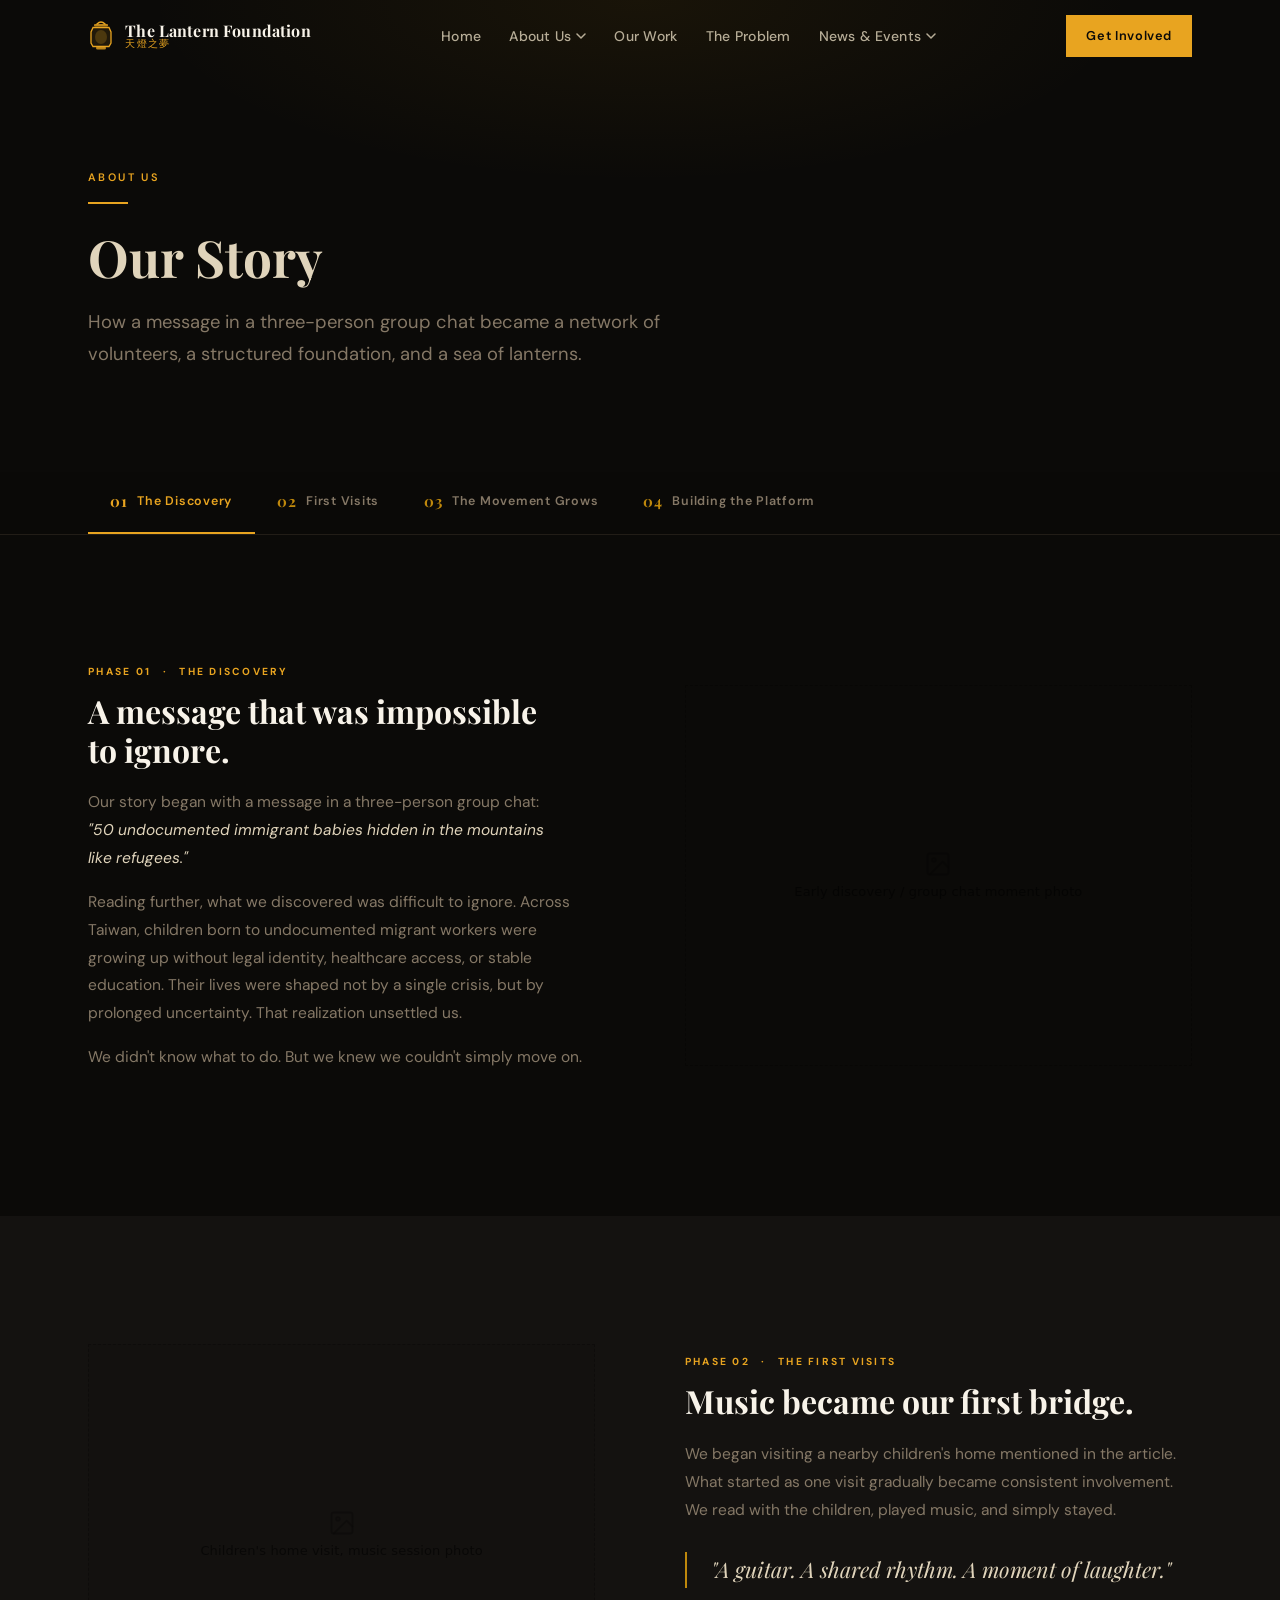
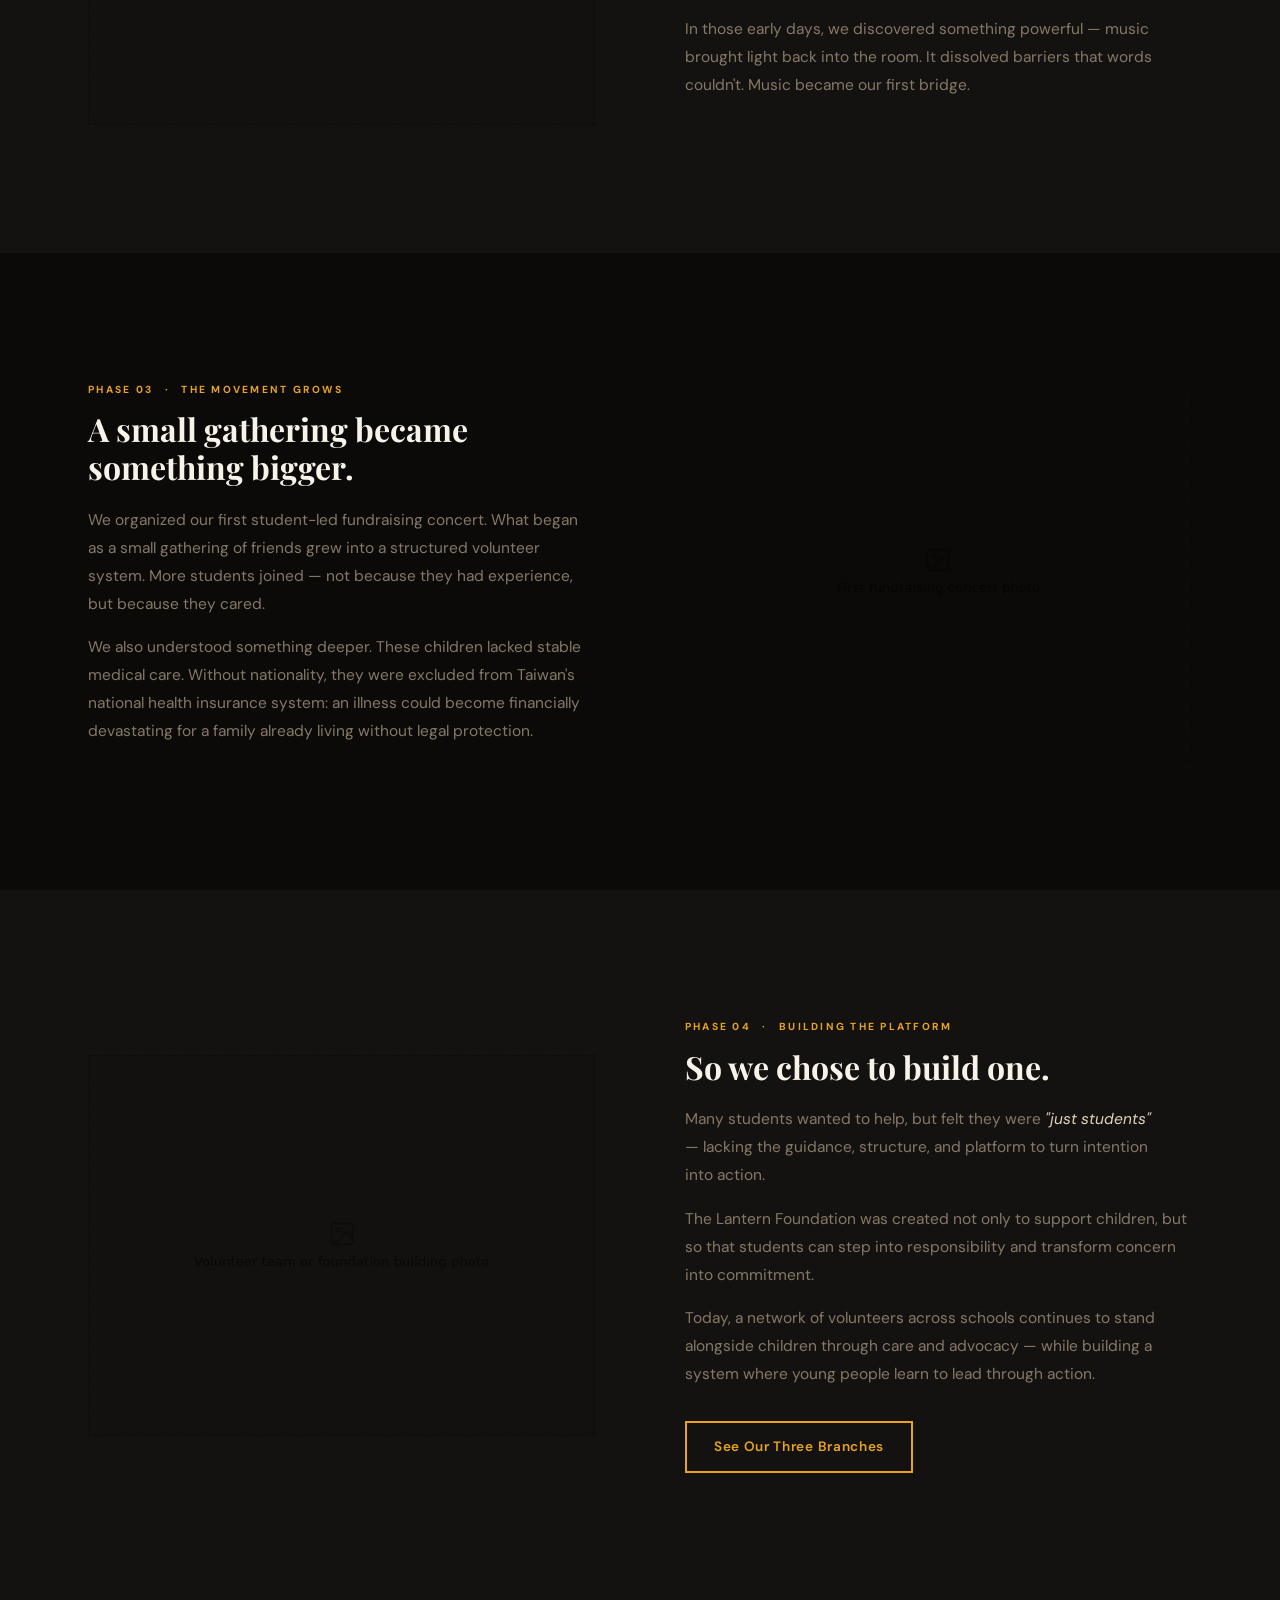
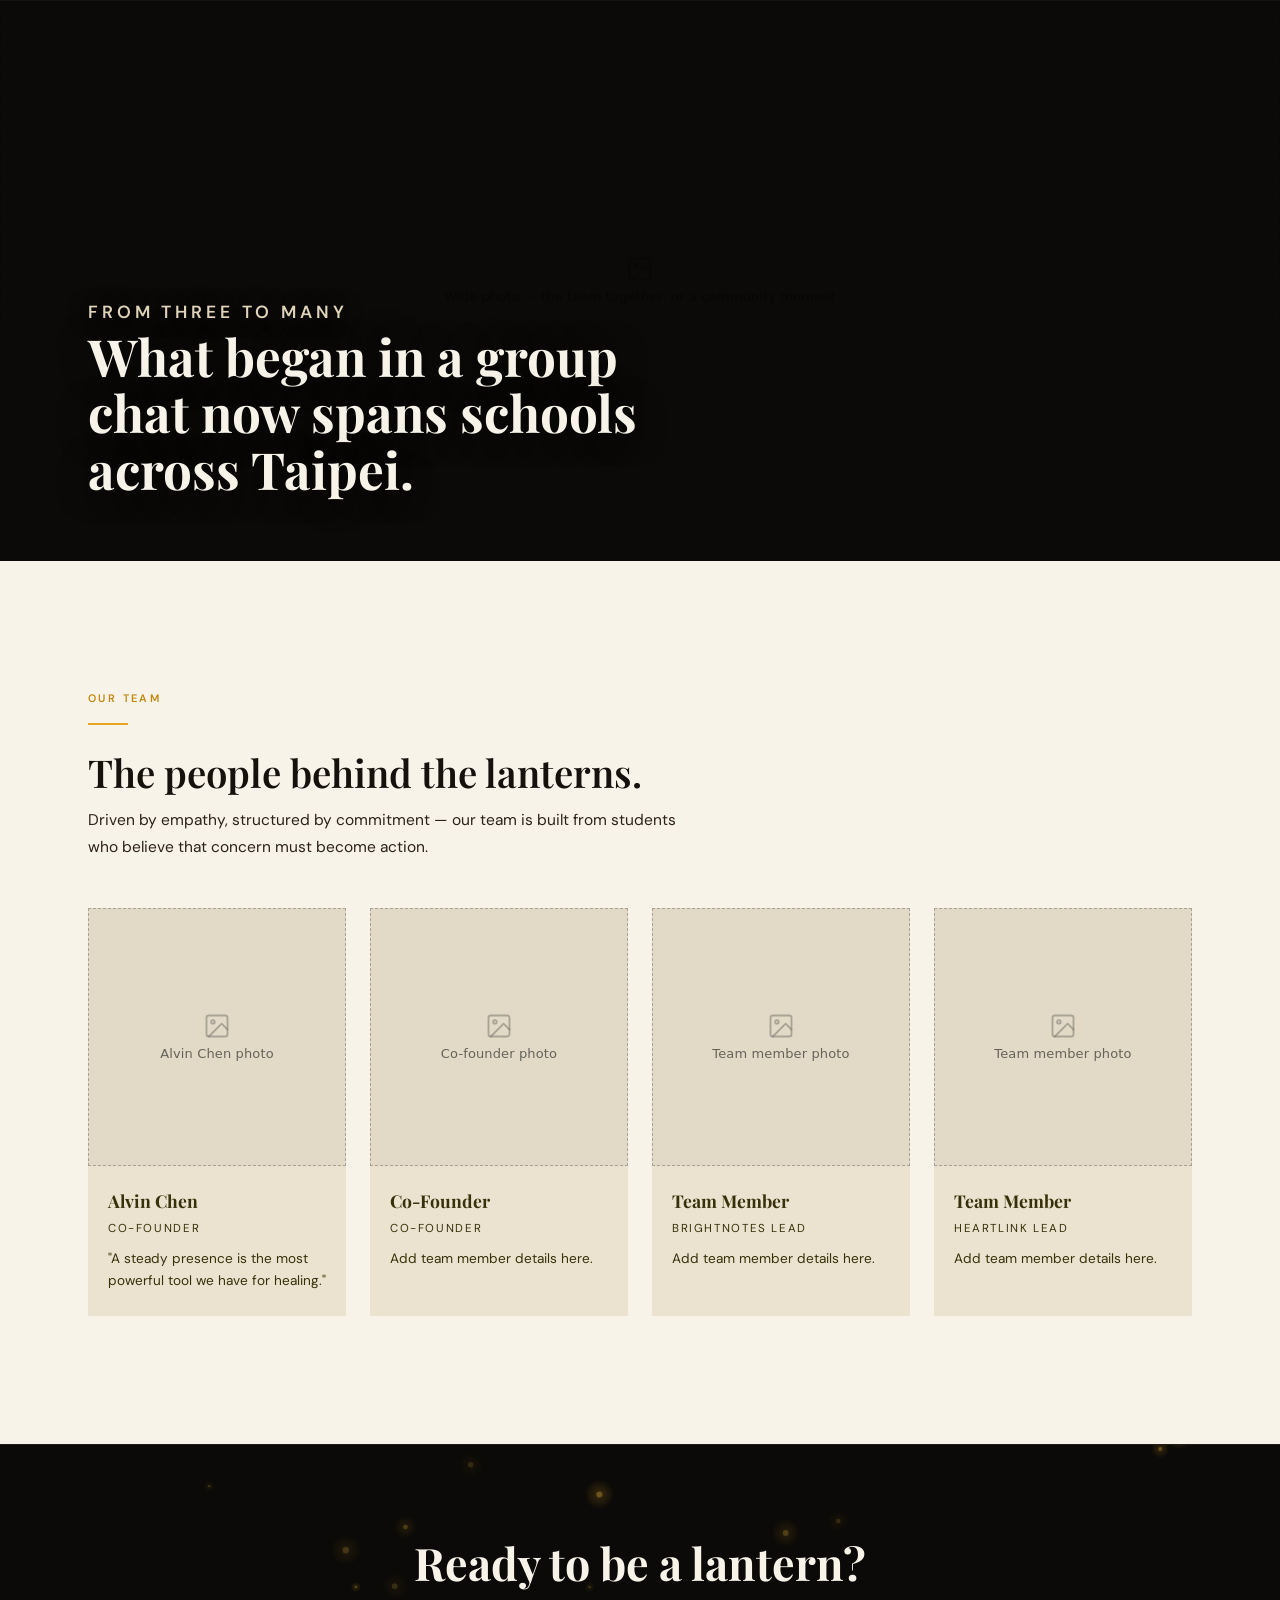
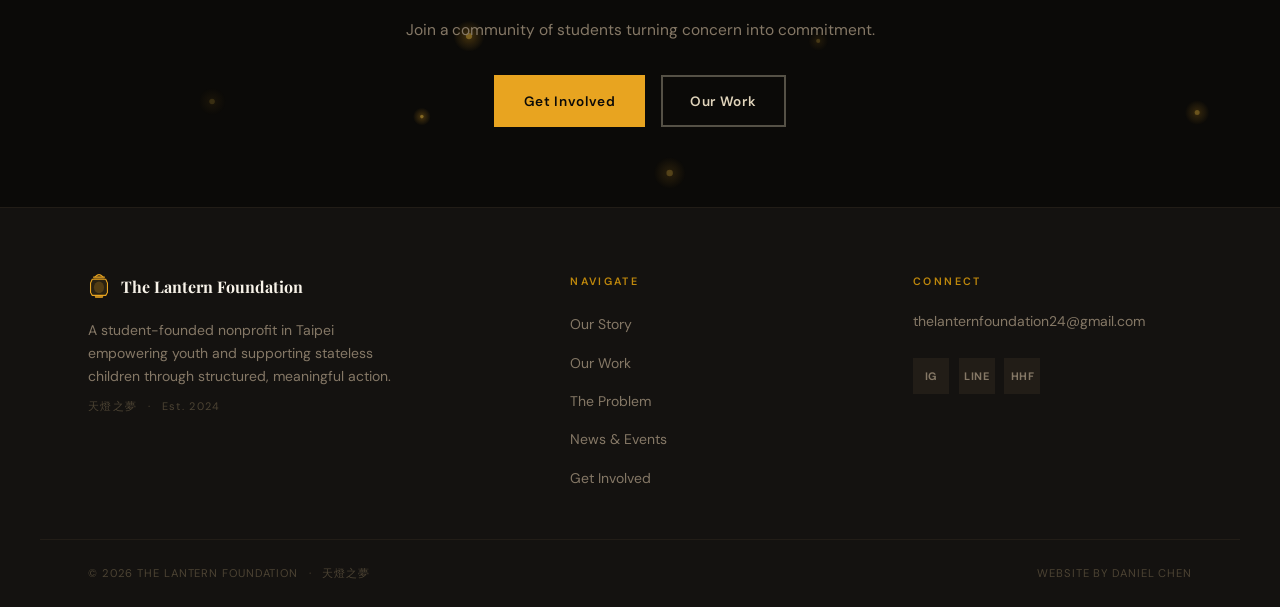
==== about.html @ 25450cc4 "first commit" ====
<!DOCTYPE html>
<html lang="en">
<head>
  <meta charset="UTF-8">
  <meta name="viewport" content="width=device-width, initial-scale=1.0">
  <title>Our Story | The Lantern Foundation</title>
  <meta name="description" content="The founding story of The Lantern Foundation — how a message in a group chat became a movement.">
  <link rel="stylesheet" href="shared.css">
  <link rel="stylesheet" href="enhance.css">
  <style>
    /* STORY SECTIONS */
    .story-section { padding-block: var(--section-v); }
    .story-section.alt { background: var(--dark-2); }
    .story-block {
      display:grid; grid-template-columns:1fr 1fr;
      gap:clamp(3rem,7vw,7rem); align-items:center;
    }
    .story-block.flip { }
    .story-block.flip .story-txt { order:2; }
    .story-block.flip .story-media { order:1; }
    .story-phase { font-size:.64rem; font-weight:700; letter-spacing:.22em; text-transform:uppercase; color:var(--gold-bright); margin-bottom:.75rem; display:block; }
    .story-h { font-family:var(--font-serif); font-size:clamp(1.5rem,2.5vw,2.1rem); font-weight:700; line-height:1.2; color:var(--cream); margin-bottom:1.25rem; }
    .story-p { font-size:.97rem; color:var(--text-muted); line-height:1.8; margin-bottom:1rem; }
    .story-p em { font-style:italic; color:var(--text-light); }
    .story-img { aspect-ratio:4/3; position:relative; overflow:hidden; }
    .story-img image-slot { position:absolute; inset:0; width:100%; height:100%; }
    .story-pullquote {
      font-family:var(--font-serif); font-size:clamp(1.05rem,1.8vw,1.35rem);
      font-style:italic; line-height:1.65; color:var(--text-light);
      border-left:2px solid var(--gold); padding-left:1.5rem; margin-block:1.75rem;
    }

    /* TEAM */
    #team { background:var(--cream); }
    .team-grid { display:grid; grid-template-columns:repeat(4,1fr); gap:1.5rem; margin-top:3rem; }
    .team-card { background:var(--cream-2); padding:0; overflow:hidden; transition:transform .25s; }
    .team-card:hover { transform:translateY(-4px); }
    .team-avatar { aspect-ratio:1/1; position:relative; background:var(--cream-2); overflow:hidden; }
    .team-avatar image-slot { position:absolute; inset:0; width:100%; height:100%; }
    .team-info { padding:1.25rem 1.25rem 1.5rem; }
    .team-name { font-family:var(--font-serif); font-size:1.1rem; font-weight:700; color:var(--text-dark); margin-bottom:.2rem; }
    .team-role { font-size:.72rem; letter-spacing:.14em; text-transform:uppercase; color:var(--gold); }
    .team-bio { font-size:.85rem; color:#444; line-height:1.6; margin-top:.6rem; }

    /* CTA STRIP */
    .about-cta { background:var(--dark); border-top:1px solid var(--dark-3); padding-block:5rem; text-align:center; }
    .about-cta h2 { font-family:var(--font-serif); font-size:clamp(1.8rem,3.5vw,3rem); font-weight:700; color:var(--cream); margin-bottom:1rem; }
    .about-cta p { color:var(--text-muted); margin-bottom:2rem; font-size:.97rem; }

    @media(max-width:900px){
      .team-grid{grid-template-columns:1fr 1fr;}
    }
    @media(max-width:768px){
      .story-block,.story-block.flip{grid-template-columns:1fr;}
      .story-block.flip .story-txt,.story-block.flip .story-media{order:unset;}
      .story-media.first{order:-1;}
      .team-grid{grid-template-columns:1fr 1fr;}
    }
  </style>
</head>
<body>

<nav class="site-nav" role="navigation" aria-label="Main navigation">
  <div class="nav-wrap">
    <a href="index.html" class="nav-logo">
      <svg width="26" height="34" viewBox="0 0 26 34" fill="none" aria-hidden="true"><path d="M9 5 Q13 1 17 5" stroke="#E8A420" stroke-width="1.5" fill="none" stroke-linecap="round"/><rect x="6" y="5" width="14" height="2.5" rx="1" fill="#E8A420" opacity="0.8"/><path d="M5 8.5 L3 13 L3 24 L5 27.5 L21 27.5 L23 24 L23 13 L21 8.5 Z" fill="rgba(232,164,32,0.1)" stroke="#E8A420" stroke-width="1.3"/><ellipse cx="13" cy="18" rx="6" ry="7" fill="rgba(232,164,32,0.22)"/><rect x="8" y="27.5" width="10" height="3" rx="1.5" fill="#E8A420" opacity="0.8"/></svg>
      <div class="nav-logo-words"><strong>The Lantern Foundation</strong><em>天燈之夢</em></div>
    </a>
    <ul class="nav-items">
      <li><a href="index.html">Home</a></li>
      <li class="nav-dd">
        <button class="nav-dd-btn">About Us <svg viewBox="0 0 10 10" fill="none"><path d="M1 3l4 4 4-4" stroke="currentColor" stroke-width="1.5" stroke-linecap="round"/></svg></button>
        <div class="nav-dd-panel"><a href="about.html" class="current">Our Story</a><a href="about.html#team">Our Team</a></div>
      </li>
      <li><a href="our-work.html">Our Work</a></li>
      <li><a href="the-problem.html">The Problem</a></li>
      <li class="nav-dd">
        <button class="nav-dd-btn">News &amp; Events <svg viewBox="0 0 10 10" fill="none"><path d="M1 3l4 4 4-4" stroke="currentColor" stroke-width="1.5" stroke-linecap="round"/></svg></button>
        <div class="nav-dd-panel"><a href="news-events.html">All Events</a><a href="news-events.html#hunger-game">H.U.N.G.E.R. Game</a><a href="news-events.html#love-lit">A Love-Lit Christmas</a></div>
      </li>
    </ul>
    <div class="nav-end">
      <a href="get-involved.html" class="btn btn-gold btn-sm btn-nav-cta">Get Involved</a>
      <button class="nav-ham" aria-label="Open menu" aria-expanded="false"><span></span><span></span><span></span></button>
    </div>
  </div>
</nav>
<div class="nav-mob" role="dialog" aria-modal="true">
  <ul class="nav-mob-list">
    <li><a href="index.html">Home</a></li>
    <li><span>About Us</span><ul class="nav-mob-sub"><li><a href="about.html">Our Story</a></li><li><a href="about.html#team">Our Team</a></li></ul></li>
    <li><a href="our-work.html">Our Work</a></li><li><a href="the-problem.html">The Problem</a></li>
    <li><span>News &amp; Events</span><ul class="nav-mob-sub"><li><a href="news-events.html">All Events</a></li></ul></li>
    <li><a href="get-involved.html">Get Involved</a></li>
  </ul>
  <div class="nav-mob-footer"><a href="get-involved.html" class="btn btn-gold">Become a Volunteer</a></div>
</div>

<!-- PAGE HERO -->
<header class="page-hero">
  <div class="wrap">
    <p class="t-label reveal">About Us</p>
    <span class="gold-bar" style="margin-top:1rem" aria-hidden="true"></span>
    <h1 class="t-h1 reveal d1" style="max-width:18ch; margin-bottom:1.25rem">Our Story</h1>
    <p class="t-lead reveal d2" style="max-width:50ch">How a message in a three-person group chat became a network of volunteers, a structured foundation, and a sea of lanterns.</p>
  </div>
</header>

<!-- CHAPTER NAV -->
<nav class="chapter-nav" data-scrollspy data-offset="150" aria-label="Story chapters">
  <div class="chapter-nav-inner">
    <a href="#phase-01"><b>01</b> The Discovery</a>
    <a href="#phase-02"><b>02</b> First Visits</a>
    <a href="#phase-03"><b>03</b> The Movement Grows</a>
    <a href="#phase-04"><b>04</b> Building the Platform</a>
  </div>
</nav>

<!-- PHASE 1: THE MESSAGE -->
<section id="phase-01" class="story-section" style="scroll-margin-top:calc(var(--nav-h) + 60px)">
  <div class="wrap">
    <div class="story-block">
      <div class="story-txt reveal">
        <span class="story-phase">Phase 01 &ensp;·&ensp; The Discovery</span>
        <h2 class="story-h">A message that was impossible to ignore.</h2>
        <p class="story-p">Our story began with a message in a three-person group chat: <em>"50 undocumented immigrant babies hidden in the mountains like refugees."</em></p>
        <p class="story-p">Reading further, what we discovered was difficult to ignore. Across Taiwan, children born to undocumented migrant workers were growing up without legal identity, healthcare access, or stable education. Their lives were shaped not by a single crisis, but by prolonged uncertainty. That realization unsettled us.</p>
        <p class="story-p">We didn't know what to do. But we knew we couldn't simply move on.</p>
      </div>
      <div class="story-img story-media first reveal d2">
        <image-slot id="about-img-1" shape="rect" placeholder="Early discovery / group chat moment photo"></image-slot>
      </div>
    </div>
  </div>
</section>

<!-- PHASE 2: THE VISITS -->
<section id="phase-02" class="story-section alt" style="scroll-margin-top:calc(var(--nav-h) + 60px)">
  <div class="wrap">
    <div class="story-block flip">
      <div class="story-txt reveal">
        <span class="story-phase">Phase 02 &ensp;·&ensp; The First Visits</span>
        <h2 class="story-h">Music became our first bridge.</h2>
        <p class="story-p">We began visiting a nearby children's home mentioned in the article. What started as one visit gradually became consistent involvement. We read with the children, played music, and simply stayed.</p>
        <blockquote class="story-pullquote">"A guitar. A shared rhythm. A moment of laughter."</blockquote>
        <p class="story-p">In those early days, we discovered something powerful — music brought light back into the room. It dissolved barriers that words couldn't. Music became our first bridge.</p>
      </div>
      <div class="story-img story-media reveal d2">
        <image-slot id="about-img-2" shape="rect" placeholder="Children's home visit, music session photo"></image-slot>
      </div>
    </div>
  </div>
</section>

<!-- PHASE 3: THE CONCERT -->
<section id="phase-03" class="story-section" style="scroll-margin-top:calc(var(--nav-h) + 60px)">
  <div class="wrap">
    <div class="story-block">
      <div class="story-txt reveal">
        <span class="story-phase">Phase 03 &ensp;·&ensp; The Movement Grows</span>
        <h2 class="story-h">A small gathering became something bigger.</h2>
        <p class="story-p">We organized our first student-led fundraising concert. What began as a small gathering of friends grew into a structured volunteer system. More students joined — not because they had experience, but because they cared.</p>
        <p class="story-p">We also understood something deeper. These children lacked stable medical care. Without nationality, they were excluded from Taiwan's national health insurance system: an illness could become financially devastating for a family already living without legal protection.</p>
      </div>
      <div class="story-img story-media reveal d2">
        <image-slot id="about-img-3" shape="rect" placeholder="First fundraising concert photo"></image-slot>
      </div>
    </div>
  </div>
</section>

<!-- PHASE 4: BUILDING THE FOUNDATION -->
<section id="phase-04" class="story-section alt" style="scroll-margin-top:calc(var(--nav-h) + 60px)">
  <div class="wrap">
    <div class="story-block flip">
      <div class="story-txt reveal">
        <span class="story-phase">Phase 04 &ensp;·&ensp; Building the Platform</span>
        <h2 class="story-h">So we chose to build one.</h2>
        <p class="story-p">Many students wanted to help, but felt they were <em>"just students"</em> — lacking the guidance, structure, and platform to turn intention into action.</p>
        <p class="story-p">The Lantern Foundation was created not only to support children, but so that students can step into responsibility and transform concern into commitment.</p>
        <p class="story-p">Today, a network of volunteers across schools continues to stand alongside children through care and advocacy — while building a system where young people learn to lead through action.</p>
        <div style="margin-top:2rem"><a href="our-work.html" class="btn btn-outline-gold">See Our Three Branches</a></div>
      </div>
      <div class="story-img story-media reveal d2">
        <image-slot id="about-img-4" shape="rect" placeholder="Volunteer team or foundation building photo"></image-slot>
      </div>
    </div>
  </div>
</section>

<!-- IMPACT BAND -->
<section class="impact-band" style="padding:0">
  <image-slot id="about-impact" shape="rect" placeholder="Wide photo — the team together, or a community moment"></image-slot>
  <div class="impact-overlay"></div>
  <div class="impact-content reveal">
    <p class="t-label">From Three to Many</p>
    <h2>What began in a group chat now spans schools across Taipei.</h2>
  </div>
</section>

<!-- TEAM -->
<section id="team" class="bg-cream on-cream" style="padding-block:var(--section-v)">
  <div class="wrap">
    <div class="reveal">
      <p class="t-label">Our Team</p>
      <span class="gold-bar" style="margin-top:1rem"></span>
      <h2 class="t-h2" style="margin-bottom:.75rem">The people behind the lanterns.</h2>
      <p style="color:#2C2218; font-size:.97rem; max-width:55ch; margin-bottom:0">Driven by empathy, structured by commitment — our team is built from students who believe that concern must become action.</p>
    </div>
    <div class="team-grid">
      <div class="team-card reveal">
        <div class="team-avatar"><image-slot id="team-alvin" shape="rect" placeholder="Alvin Chen photo"></image-slot></div>
        <div class="team-info">
          <p class="team-name">Alvin Chen</p>
          <p class="team-role">Co-Founder</p>
          <p class="team-bio">"A steady presence is the most powerful tool we have for healing."</p>
        </div>
      </div>
      <div class="team-card reveal d1">
        <div class="team-avatar"><image-slot id="team-2" shape="rect" placeholder="Co-founder photo"></image-slot></div>
        <div class="team-info">
          <p class="team-name">Co-Founder</p>
          <p class="team-role">Co-Founder</p>
          <p class="team-bio">Add team member details here.</p>
        </div>
      </div>
      <div class="team-card reveal d2">
        <div class="team-avatar"><image-slot id="team-3" shape="rect" placeholder="Team member photo"></image-slot></div>
        <div class="team-info">
          <p class="team-name">Team Member</p>
          <p class="team-role">BrightNotes Lead</p>
          <p class="team-bio">Add team member details here.</p>
        </div>
      </div>
      <div class="team-card reveal d3">
        <div class="team-avatar"><image-slot id="team-4" shape="rect" placeholder="Team member photo"></image-slot></div>
        <div class="team-info">
          <p class="team-name">Team Member</p>
          <p class="team-role">HeartLink Lead</p>
          <p class="team-bio">Add team member details here.</p>
        </div>
      </div>
    </div>
  </div>
</section>

<!-- CTA STRIP -->
<div class="about-cta lantern-host">
  <canvas class="lantern-canvas" data-count="20" aria-hidden="true"></canvas>
  <div class="wrap">
    <h2 class="reveal">Ready to be a lantern?</h2>
    <p class="reveal d1">Join a community of students turning concern into commitment.</p>
    <div class="reveal d2" style="display:flex;gap:1rem;justify-content:center;flex-wrap:wrap">
      <a href="get-involved.html" class="btn btn-gold">Get Involved</a>
      <a href="our-work.html" class="btn btn-outline">Our Work</a>
    </div>
  </div>
</div>

<!-- FOOTER -->
<footer class="site-footer">
  <div class="footer-body">
    <div class="foot-brand">
      <a href="index.html" class="foot-brand-logo"><svg width="22" height="29" viewBox="0 0 26 34" fill="none" aria-hidden="true"><path d="M9 5 Q13 1 17 5" stroke="#E8A420" stroke-width="1.5" fill="none" stroke-linecap="round"/><rect x="6" y="5" width="14" height="2.5" rx="1" fill="#E8A420" opacity="0.8"/><path d="M5 8.5 L3 13 L3 24 L5 27.5 L21 27.5 L23 24 L23 13 L21 8.5 Z" fill="rgba(232,164,32,0.1)" stroke="#E8A420" stroke-width="1.3"/><ellipse cx="13" cy="18" rx="6" ry="7" fill="rgba(232,164,32,0.22)"/><rect x="8" y="27.5" width="10" height="3" rx="1.5" fill="#E8A420" opacity="0.8"/></svg><strong>The Lantern Foundation</strong></a>
      <p>A student-founded nonprofit in Taipei empowering youth and supporting stateless children through structured, meaningful action.</p>
      <span class="foot-brand-cn">天燈之夢 &ensp;·&ensp; Est. 2024</span>
    </div>
    <div class="foot-col"><h4>Navigate</h4><ul><li><a href="about.html">Our Story</a></li><li><a href="our-work.html">Our Work</a></li><li><a href="the-problem.html">The Problem</a></li><li><a href="news-events.html">News &amp; Events</a></li><li><a href="get-involved.html">Get Involved</a></li></ul></div>
    <div class="foot-col"><h4>Connect</h4><a class="foot-email" href="mailto:thelanternfoundation24@gmail.com">thelanternfoundation24@gmail.com</a><div class="foot-social"><a href="https://www.instagram.com/thelanternfoundation24/" target="_blank" rel="noopener">IG</a><a href="https://line.me/ti/g/LG9Eg6JZxH" target="_blank" rel="noopener">LINE</a><a href="https://www.twhhf.org/" target="_blank" rel="noopener">HHF</a></div></div>
  </div>
  <div class="footer-bottom"><p>© 2026 THE LANTERN FOUNDATION &ensp;·&ensp; 天燈之夢</p><p>WEBSITE BY DANIEL CHEN</p></div>
</footer>

<script src="image-slot.js"></script>
<script src="nav.js"></script>
<script src="interactive.js"></script>
</body>
</html>
---- shared.css ----
/* ============================================================
   THE LANTERN FOUNDATION · 天燈之夢
   Shared Styles — Bold, impactful design
   ============================================================ */

@import url('https://fonts.googleapis.com/css2?family=Playfair+Display:ital,wght@0,400;0,600;0,700;0,900;1,400&family=DM+Sans:opsz,wght@9..40,300;9..40,400;9..40,500;9..40,600&display=swap');

/* ---- RESET ---- */
*, *::before, *::after { box-sizing: border-box; margin: 0; padding: 0; }
ul { list-style: none; }
img, svg { display: block; max-width: 100%; }
a { color: inherit; }
button { font-family: inherit; }

/* ---- TOKENS ---- */
:root {
  --dark:         #0B0A08;
  --dark-2:       #141210;
  --dark-3:       #221D17;
  --dark-card:    #1B1710;
  --gold:         #BF880C;
  --gold-bright:  #E8A420;
  --gold-pale:    #F5C84A;
  --cream:        #F8F3E9;
  --cream-2:      #EBE3CF;
  --text-light:   #E0D4BB;
  --text-muted:   #857866;
  --text-dim:     #4C4333;
  --text-dark:    #15110C;
  --text-body:    #38300A;

  --font-serif: 'Playfair Display', Georgia, serif;
  --font-sans:  'DM Sans', system-ui, -apple-system, sans-serif;

  --container: 1200px;
  --nav-h: 72px;
  --section-v: clamp(5rem, 10vw, 9rem);
  --gap: clamp(1.5rem, 5vw, 3rem);
}

/* ---- BASE ---- */
html { scroll-behavior: smooth; }
body {
  font-family: var(--font-sans);
  font-size: 1rem;
  line-height: 1.7;
  color: var(--text-light);
  background: var(--dark);
  -webkit-font-smoothing: antialiased;
  text-wrap: pretty;
}

/* ---- TYPOGRAPHY SCALES ---- */
.t-display {
  font-family: var(--font-serif);
  font-size: clamp(2.8rem, 5.5vw, 5.2rem);
  font-weight: 900;
  line-height: 1.06;
  letter-spacing: -0.02em;
}
.t-h1 {
  font-family: var(--font-serif);
  font-size: clamp(2.2rem, 4vw, 3.8rem);
  font-weight: 700;
  line-height: 1.15;
}
.t-h2 {
  font-family: var(--font-serif);
  font-size: clamp(1.65rem, 3vw, 2.6rem);
  font-weight: 600;
  line-height: 1.2;
}
.t-h3 {
  font-family: var(--font-serif);
  font-size: clamp(1.2rem, 2vw, 1.65rem);
  font-weight: 600;
  line-height: 1.25;
}
.t-label {
  font-family: var(--font-sans);
  font-size: 0.68rem;
  font-weight: 600;
  letter-spacing: 0.22em;
  text-transform: uppercase;
  color: var(--gold-bright);
}
.t-lead {
  font-size: clamp(1rem, 1.5vw, 1.15rem);
  line-height: 1.7;
  color: var(--text-muted);
}

/* ---- LAYOUT ---- */
.wrap {
  max-width: var(--container);
  margin-inline: auto;
  padding-inline: var(--gap);
}
section { padding-block: var(--section-v); }

/* ---- BUTTONS ---- */
.btn {
  display: inline-flex;
  align-items: center;
  gap: 0.5rem;
  font-family: var(--font-sans);
  font-size: 0.85rem;
  font-weight: 600;
  letter-spacing: 0.05em;
  padding: 0.9em 2em;
  cursor: pointer;
  text-decoration: none;
  border: 2px solid transparent;
  transition: background 0.2s, color 0.2s, border-color 0.2s, transform 0.15s;
  white-space: nowrap;
}
.btn:hover { transform: translateY(-1px); }
.btn:active { transform: none; }

.btn-gold { background: var(--gold-bright); color: var(--dark); border-color: var(--gold-bright); }
.btn-gold:hover { background: var(--gold-pale); border-color: var(--gold-pale); }

.btn-outline { background: transparent; color: var(--text-light); border-color: rgba(224,212,187,0.35); }
.btn-outline:hover { background: rgba(224,212,187,0.08); border-color: var(--text-light); }

.btn-outline-gold { background: transparent; color: var(--gold-bright); border-color: var(--gold-bright); }
.btn-outline-gold:hover { background: var(--gold-bright); color: var(--dark); }

.btn-outline-dark { background: transparent; color: var(--text-dark); border-color: rgba(21,17,12,0.4); }
.btn-outline-dark:hover { background: var(--text-dark); color: var(--cream); }

.btn-sm { padding: 0.65em 1.4em; font-size: 0.8rem; }

/* ---- GOLD DIVIDER ---- */
.gold-bar {
  display: block;
  width: 40px;
  height: 2px;
  background: var(--gold-bright);
  margin-bottom: 1.5rem;
}

/* ---- NAVIGATION ---- */
.site-nav {
  position: fixed;
  inset-block-start: 0;
  inset-inline: 0;
  z-index: 200;
  height: var(--nav-h);
  display: flex;
  align-items: center;
  transition: background 0.35s, backdrop-filter 0.35s, box-shadow 0.35s;
}
.site-nav.scrolled {
  background: rgba(11,10,8,0.96);
  backdrop-filter: blur(12px);
  -webkit-backdrop-filter: blur(12px);
  box-shadow: 0 1px 0 rgba(191,136,12,0.2);
}
.nav-wrap {
  display: flex;
  align-items: center;
  justify-content: space-between;
  width: 100%;
  max-width: var(--container);
  margin-inline: auto;
  padding-inline: var(--gap);
}

/* Logo */
.nav-logo {
  display: flex;
  align-items: center;
  gap: 0.7rem;
  text-decoration: none;
  flex-shrink: 0;
}
.nav-logo-words { display: flex; flex-direction: column; line-height: 1.1; }
.nav-logo-words strong {
  font-family: var(--font-serif);
  font-size: 1rem;
  font-weight: 700;
  color: var(--cream);
  letter-spacing: 0.01em;
  white-space: nowrap;
}
.nav-logo-words em {
  font-style: normal;
  font-size: 0.62rem;
  letter-spacing: 0.14em;
  color: var(--gold-bright);
  text-transform: uppercase;
}

/* Links */
.nav-items {
  display: flex;
  align-items: center;
  gap: 1.75rem;
}
.nav-items > li { position: relative; }

.nav-items a, .nav-dd-btn {
  font-size: 0.875rem;
  font-weight: 500;
  color: rgba(224,212,187,0.8);
  text-decoration: none;
  background: none;
  border: none;
  cursor: pointer;
  padding: 0.2rem 0;
  transition: color 0.2s;
  letter-spacing: 0.02em;
  white-space: nowrap;
}
.nav-items a:hover, .nav-dd-btn:hover { color: var(--gold-bright); }
.nav-items a.current { color: var(--gold-bright); }

/* Dropdown */
.nav-dd { position: relative; }
.nav-dd-btn { display: flex; align-items: center; gap: 0.3rem; }
.nav-dd-btn svg { width: 10px; height: 10px; transition: transform 0.2s; }
.nav-dd.open .nav-dd-btn svg { transform: rotate(180deg); }

.nav-dd-panel {
  position: absolute;
  top: calc(100% + 16px);
  left: 50%;
  transform: translateX(-50%) translateY(-6px);
  min-width: 180px;
  background: var(--dark-2);
  border: 1px solid var(--dark-3);
  border-top: 2px solid var(--gold);
  opacity: 0;
  visibility: hidden;
  pointer-events: none;
  transition: opacity 0.2s, transform 0.2s, visibility 0.2s;
}
.nav-dd.open .nav-dd-panel {
  opacity: 1;
  visibility: visible;
  pointer-events: all;
  transform: translateX(-50%) translateY(0);
}
.nav-dd-panel a {
  display: block;
  padding: 0.65rem 1.1rem;
  font-size: 0.84rem;
  color: var(--text-muted);
  text-decoration: none;
  transition: background 0.15s, color 0.15s;
  border-bottom: 1px solid rgba(255,255,255,0.04);
}
.nav-dd-panel a:last-child { border-bottom: none; }
.nav-dd-panel a:hover { background: var(--dark-3); color: var(--cream); }

/* End / CTA */
.nav-end { display: flex; align-items: center; gap: 1rem; }

/* Hamburger */
.nav-ham {
  display: none;
  flex-direction: column;
  justify-content: center;
  gap: 5px;
  background: none;
  border: none;
  cursor: pointer;
  padding: 6px;
  z-index: 201;
}
.nav-ham span {
  display: block;
  width: 22px;
  height: 2px;
  background: var(--cream);
  transition: transform 0.3s, opacity 0.25s;
  transform-origin: center;
}
.nav-ham.open span:first-child  { transform: translateY(7px) rotate(45deg); }
.nav-ham.open span:nth-child(2) { opacity: 0; transform: scaleX(0); }
.nav-ham.open span:last-child   { transform: translateY(-7px) rotate(-45deg); }

/* Mobile overlay */
.nav-mob {
  display: none;
  position: fixed;
  inset: 0;
  background: var(--dark);
  z-index: 199;
  padding: var(--nav-h) var(--gap) var(--gap);
  overflow-y: auto;
  opacity: 0;
  transition: opacity 0.3s;
}
.nav-mob.open { opacity: 1; }

.nav-mob-list {
  padding-top: 2.5rem;
  display: flex;
  flex-direction: column;
  gap: 0.2rem;
}
.nav-mob-list > li > a,
.nav-mob-list > li > span {
  font-family: var(--font-serif);
  font-size: clamp(1.8rem, 5vw, 2.4rem);
  font-weight: 600;
  color: var(--cream);
  text-decoration: none;
  display: block;
  padding: 0.4rem 0;
  transition: color 0.2s;
}
.nav-mob-list > li > a:hover,
.nav-mob-list > li > span:hover { color: var(--gold-bright); }

.nav-mob-sub {
  padding-left: 1rem;
  border-left: 2px solid var(--dark-3);
  margin-bottom: 0.5rem;
}
.nav-mob-sub a {
  font-family: var(--font-sans);
  font-size: 0.9rem;
  color: var(--text-muted);
  text-decoration: none;
  display: block;
  padding: 0.3rem 0;
  transition: color 0.2s;
}
.nav-mob-sub a:hover { color: var(--gold-bright); }

.nav-mob-footer {
  margin-top: 3rem;
  padding-top: 2rem;
  border-top: 1px solid var(--dark-3);
}

/* ---- FOOTER ---- */
.site-footer {
  background: var(--dark-2);
  border-top: 1px solid var(--dark-3);
}
.footer-body {
  display: grid;
  grid-template-columns: 1.5fr 1fr 1fr;
  gap: clamp(2rem, 5vw, 4rem);
  padding-block: 4rem 3rem;
  max-width: var(--container);
  margin-inline: auto;
  padding-inline: var(--gap);
}
.foot-brand-logo {
  display: flex;
  align-items: center;
  gap: 0.7rem;
  text-decoration: none;
  margin-bottom: 1.1rem;
}
.foot-brand-logo strong {
  font-family: var(--font-serif);
  font-size: 1rem;
  color: var(--cream);
}
.foot-brand p {
  font-size: 0.875rem;
  color: var(--text-muted);
  line-height: 1.65;
  max-width: 32ch;
}
.foot-brand-cn {
  display: block;
  margin-top: 0.6rem;
  font-size: 0.68rem;
  letter-spacing: 0.12em;
  color: var(--text-dim);
}
.foot-col h4 {
  font-family: var(--font-sans);
  font-size: 0.67rem;
  font-weight: 600;
  letter-spacing: 0.22em;
  text-transform: uppercase;
  color: var(--gold);
  margin-bottom: 1.25rem;
}
.foot-col ul { display: flex; flex-direction: column; gap: 0.7rem; }
.foot-col ul a {
  font-size: 0.875rem;
  color: var(--text-muted);
  text-decoration: none;
  transition: color 0.2s;
}
.foot-col ul a:hover { color: var(--cream); }
.foot-email {
  display: block;
  font-size: 0.875rem;
  color: var(--text-muted);
  text-decoration: none;
  margin-bottom: 1.5rem;
  transition: color 0.2s;
  word-break: break-all;
}
.foot-email:hover { color: var(--gold-bright); }
.foot-social { display: flex; gap: 0.6rem; }
.foot-social a {
  display: flex;
  align-items: center;
  justify-content: center;
  width: 36px;
  height: 36px;
  background: var(--dark-3);
  color: var(--text-muted);
  font-size: 0.68rem;
  font-weight: 700;
  letter-spacing: 0.04em;
  text-decoration: none;
  transition: background 0.2s, color 0.2s;
}
.foot-social a:hover { background: var(--gold-bright); color: var(--dark); }

.footer-bottom {
  border-top: 1px solid var(--dark-3);
  padding-block: 1.5rem;
  max-width: var(--container);
  margin-inline: auto;
  padding-inline: var(--gap);
  display: flex;
  justify-content: space-between;
  align-items: center;
  flex-wrap: wrap;
  gap: 0.75rem;
}
.footer-bottom p {
  font-size: 0.7rem;
  color: var(--text-dim);
  letter-spacing: 0.08em;
}

/* ---- SCROLL REVEAL ---- */
.reveal {
  opacity: 0;
  transform: translateY(28px);
  transition: opacity 0.7s ease, transform 0.7s ease;
}
.reveal.visible { opacity: 1; transform: none; }
.reveal.d1 { transition-delay: 0.1s; }
.reveal.d2 { transition-delay: 0.22s; }
.reveal.d3 { transition-delay: 0.36s; }
.reveal.d4 { transition-delay: 0.5s; }

/* ---- PAGE HERO BASE ---- */
.page-hero {
  padding-top: calc(var(--nav-h) + clamp(3.5rem, 8vw, 6rem));
  padding-bottom: clamp(4rem, 8vw, 7rem);
  background: var(--dark);
  position: relative;
  overflow: hidden;
}
.page-hero::before {
  content: '';
  position: absolute;
  inset: 0;
  background: radial-gradient(ellipse 55% 55% at 50% 0%, rgba(191,136,12,0.08) 0%, transparent 70%);
  pointer-events: none;
}

/* ---- CARD BASE ---- */
.card {
  background: var(--dark-card);
  border: 1px solid rgba(255,255,255,0.04);
  transition: border-color 0.25s, transform 0.25s;
}
.card:hover { border-color: rgba(191,136,12,0.3); transform: translateY(-3px); }

/* ---- SURFACE HELPERS ---- */
.bg-dark   { background: var(--dark); }
.bg-dark-2 { background: var(--dark-2); }
.bg-cream  { background: var(--cream); color: var(--text-dark); }

.on-cream .t-label { color: var(--gold); }
.on-cream p { color: var(--text-body); }
.on-cream h1, .on-cream h2, .on-cream h3 { color: var(--text-dark); font-family: var(--font-serif); }

/* ---- RESPONSIVE ---- */
@media (max-width: 1024px) {
  .footer-body { grid-template-columns: 1fr 1fr; }
}
@media (max-width: 980px) {
  .nav-items, .nav-end .btn-nav-cta { display: none; }
  .nav-ham { display: flex; }
  .nav-mob { display: block; }
}
@media (max-width: 768px) {
  :root { --section-v: clamp(3.5rem, 8vw, 5.5rem); }
  .footer-body { grid-template-columns: 1fr; gap: 2rem; }
  .footer-bottom { flex-direction: column; text-align: center; }
}
---- enhance.css ----
/* ============================================================
   THE LANTERN FOUNDATION · enhance.css
   Interactive & dynamic visual layer (loaded after shared.css)
   ============================================================ */

/* ---- SCROLL PROGRESS BAR ---- */
.scroll-progress {
  position: fixed;
  inset-block-start: 0; inset-inline-start: 0;
  height: 3px; width: 0%;
  background: linear-gradient(90deg, var(--gold), var(--gold-pale));
  z-index: 250; pointer-events: none;
  transition: width .08s linear;
  box-shadow: 0 0 12px rgba(232,164,32,.5);
}

/* ---- CURSOR-FOLLOW CARD GLOW ---- */
[data-glow] { position: relative; isolation: isolate; }
[data-glow]::after {
  content: ''; position: absolute; inset: 0; z-index: 0;
  pointer-events: none; opacity: 0; transition: opacity .35s;
  background: radial-gradient(320px circle at var(--mx,50%) var(--my,50%),
              rgba(232,164,32,.13), transparent 65%);
}
[data-glow]:hover::after { opacity: 1; }
[data-glow] > * { position: relative; z-index: 1; }

/* ---- MAGNETIC / LIFT BUTTONS ---- */
.btn[data-magnetic] { will-change: transform; }

/* ---- IMPACT BAND (full-bleed image strip) ---- */
.impact-band {
  position: relative; overflow: hidden;
  min-height: clamp(340px, 52vw, 560px);
  display: flex; align-items: flex-end;
  padding: 0;
}
.impact-band image-slot {
  position: absolute; inset: 0; width: 100%; height: 100%; z-index: 0;
}
.impact-band .impact-overlay {
  position: absolute; inset: 0; z-index: 1; pointer-events: none;
  background: linear-gradient(180deg, rgba(11,10,8,.30) 0%, rgba(11,10,8,.10) 40%, rgba(11,10,8,.92) 100%);
}
.impact-band .impact-content {
  position: relative; z-index: 2;
  max-width: var(--container); margin-inline: auto; width: 100%;
  padding: var(--gap); padding-block-end: clamp(2.5rem, 5vw, 4rem);
}
.impact-band .impact-content h2 {
  font-family: var(--font-serif); font-weight: 700; color: var(--cream);
  font-size: clamp(1.8rem, 4vw, 3.4rem); line-height: 1.1; max-width: 18ch;
  text-shadow: 0 2px 30px rgba(0,0,0,.5);
}
.impact-band .impact-content p {
  color: var(--text-light); font-size: clamp(.95rem,1.5vw,1.1rem);
  max-width: 46ch; margin-top: 1rem; text-shadow: 0 2px 20px rgba(0,0,0,.6);
}

/* ---- BRANCH CARD IMAGE TOP ---- */
.branch-card-img {
  aspect-ratio: 16/10; position: relative; overflow: hidden;
  margin: calc(-1 * clamp(2rem,4vw,3rem)) calc(-1 * clamp(2rem,4vw,3rem)) .4rem;
}
.branch-card-img image-slot { position: absolute; inset: 0; width: 100%; height: 100%; }

/* ---- MARQUEE TICKER ---- */
.marquee {
  background: var(--gold-bright); color: var(--dark);
  overflow: hidden; padding-block: .9rem; position: relative;
  border-block: 1px solid var(--gold);
}
.marquee-track {
  display: flex; gap: 0; width: max-content;
  animation: marquee 38s linear infinite;
}
.marquee:hover .marquee-track { animation-play-state: paused; }
.marquee-track span {
  font-family: var(--font-serif); font-size: clamp(1rem,1.6vw,1.35rem);
  font-weight: 700; font-style: italic; white-space: nowrap;
  padding-inline: 1.6rem; display: inline-flex; align-items: center;
}
.marquee-track span::after {
  content: '✦'; font-style: normal; font-size: .7em;
  margin-inline-start: 3.2rem; opacity: .55;
}
@keyframes marquee { from { transform: translateX(0); } to { transform: translateX(-50%); } }

/* ---- CHAPTER / PHASE STICKY NAV (About) ---- */
.chapter-nav {
  position: sticky; top: var(--nav-h); z-index: 100;
  background: rgba(11,10,8,.97); backdrop-filter: blur(12px);
  border-bottom: 1px solid var(--dark-3);
}
.chapter-nav-inner {
  display: flex; gap: 0; max-width: var(--container);
  margin-inline: auto; padding-inline: var(--gap); overflow-x: auto;
}
.chapter-nav a {
  display: flex; align-items: center; gap: .6rem;
  font-size: .78rem; font-weight: 600; letter-spacing: .06em;
  color: var(--text-muted); text-decoration: none; padding: 1.05rem 1.4rem;
  border-bottom: 2px solid transparent; white-space: nowrap;
  transition: color .2s, border-color .2s;
}
.chapter-nav a b {
  font-family: var(--font-serif); font-size: .95rem; color: var(--gold);
  transition: color .2s;
}
.chapter-nav a:hover { color: var(--cream); }
.chapter-nav a.active { color: var(--gold-bright); border-bottom-color: var(--gold-bright); }
.chapter-nav a.active b { color: var(--gold-bright); }

/* ---- LANTERN CANVAS (reusable bg) ---- */
.lantern-host { position: relative; }
.lantern-canvas {
  position: absolute; inset: 0; width: 100%; height: 100%;
  z-index: 0; pointer-events: none;
}
.lantern-host > .wrap, .lantern-host > .impact-content { position: relative; z-index: 2; }

/* ---- GALLERY EXPAND / LIGHTBOX TRIGGER ---- */
.lb-wrap { position: relative; }
.lb-btn {
  position: absolute; top: .55rem; right: .55rem; z-index: 5;
  width: 32px; height: 32px; border: none; cursor: pointer;
  background: rgba(11,10,8,.72); color: var(--gold-bright);
  display: flex; align-items: center; justify-content: center;
  opacity: 0; transform: scale(.85); transition: opacity .2s, transform .2s, background .2s;
  backdrop-filter: blur(4px);
}
.lb-wrap:hover .lb-btn { opacity: 1; transform: scale(1); }
.lb-btn:hover { background: var(--gold-bright); color: var(--dark); }
/* hide when the slot has no image yet */
.lb-wrap image-slot:not([data-filled]) ~ .lb-btn { display: none; }

/* ---- LIGHTBOX OVERLAY ---- */
.lightbox {
  position: fixed; inset: 0; z-index: 500;
  display: flex; align-items: center; justify-content: center;
  background: rgba(8,7,5,.94); backdrop-filter: blur(8px);
  opacity: 0; visibility: hidden; transition: opacity .3s, visibility .3s;
  padding: clamp(1.5rem, 5vw, 4rem);
}
.lightbox.open { opacity: 1; visibility: visible; }
.lightbox img {
  max-width: 100%; max-height: 100%; object-fit: contain;
  box-shadow: 0 30px 90px rgba(0,0,0,.6);
  transform: scale(.96); transition: transform .3s;
}
.lightbox.open img { transform: scale(1); }
.lb-close {
  position: absolute; top: 1.5rem; right: 1.5rem;
  width: 46px; height: 46px; border: 1px solid rgba(224,212,187,.3);
  background: transparent; color: var(--cream); cursor: pointer;
  display: flex; align-items: center; justify-content: center;
  transition: background .2s, border-color .2s; z-index: 2;
}
.lb-close:hover { background: rgba(224,212,187,.1); border-color: var(--cream); }
.lb-arrow {
  position: absolute; top: 50%; transform: translateY(-50%);
  width: 52px; height: 52px; border: 1px solid rgba(224,212,187,.25);
  background: rgba(11,10,8,.5); color: var(--cream); cursor: pointer;
  display: flex; align-items: center; justify-content: center;
  transition: background .2s, border-color .2s; z-index: 2;
}
.lb-arrow:hover { background: var(--gold-bright); color: var(--dark); border-color: var(--gold-bright); }
.lb-prev { left: 1.5rem; } .lb-next { right: 1.5rem; }
.lb-arrow.hidden { display: none; }
.lb-count {
  position: absolute; bottom: 1.75rem; left: 50%; transform: translateX(-50%);
  font-size: .8rem; letter-spacing: .14em; color: var(--text-muted); z-index: 2;
}

/* ---- PARALLAX ---- */
[data-parallax] { will-change: transform; }

@media (max-width: 768px) {
  .lb-arrow { width: 42px; height: 42px; }
  .lb-prev { left: .5rem; } .lb-next { right: .5rem; }
  .branch-card-img { margin-inline: calc(-1 * clamp(2rem,4vw,2.75rem)); }
}
@media (prefers-reduced-motion: reduce) {
  .marquee-track { animation: none; }
}
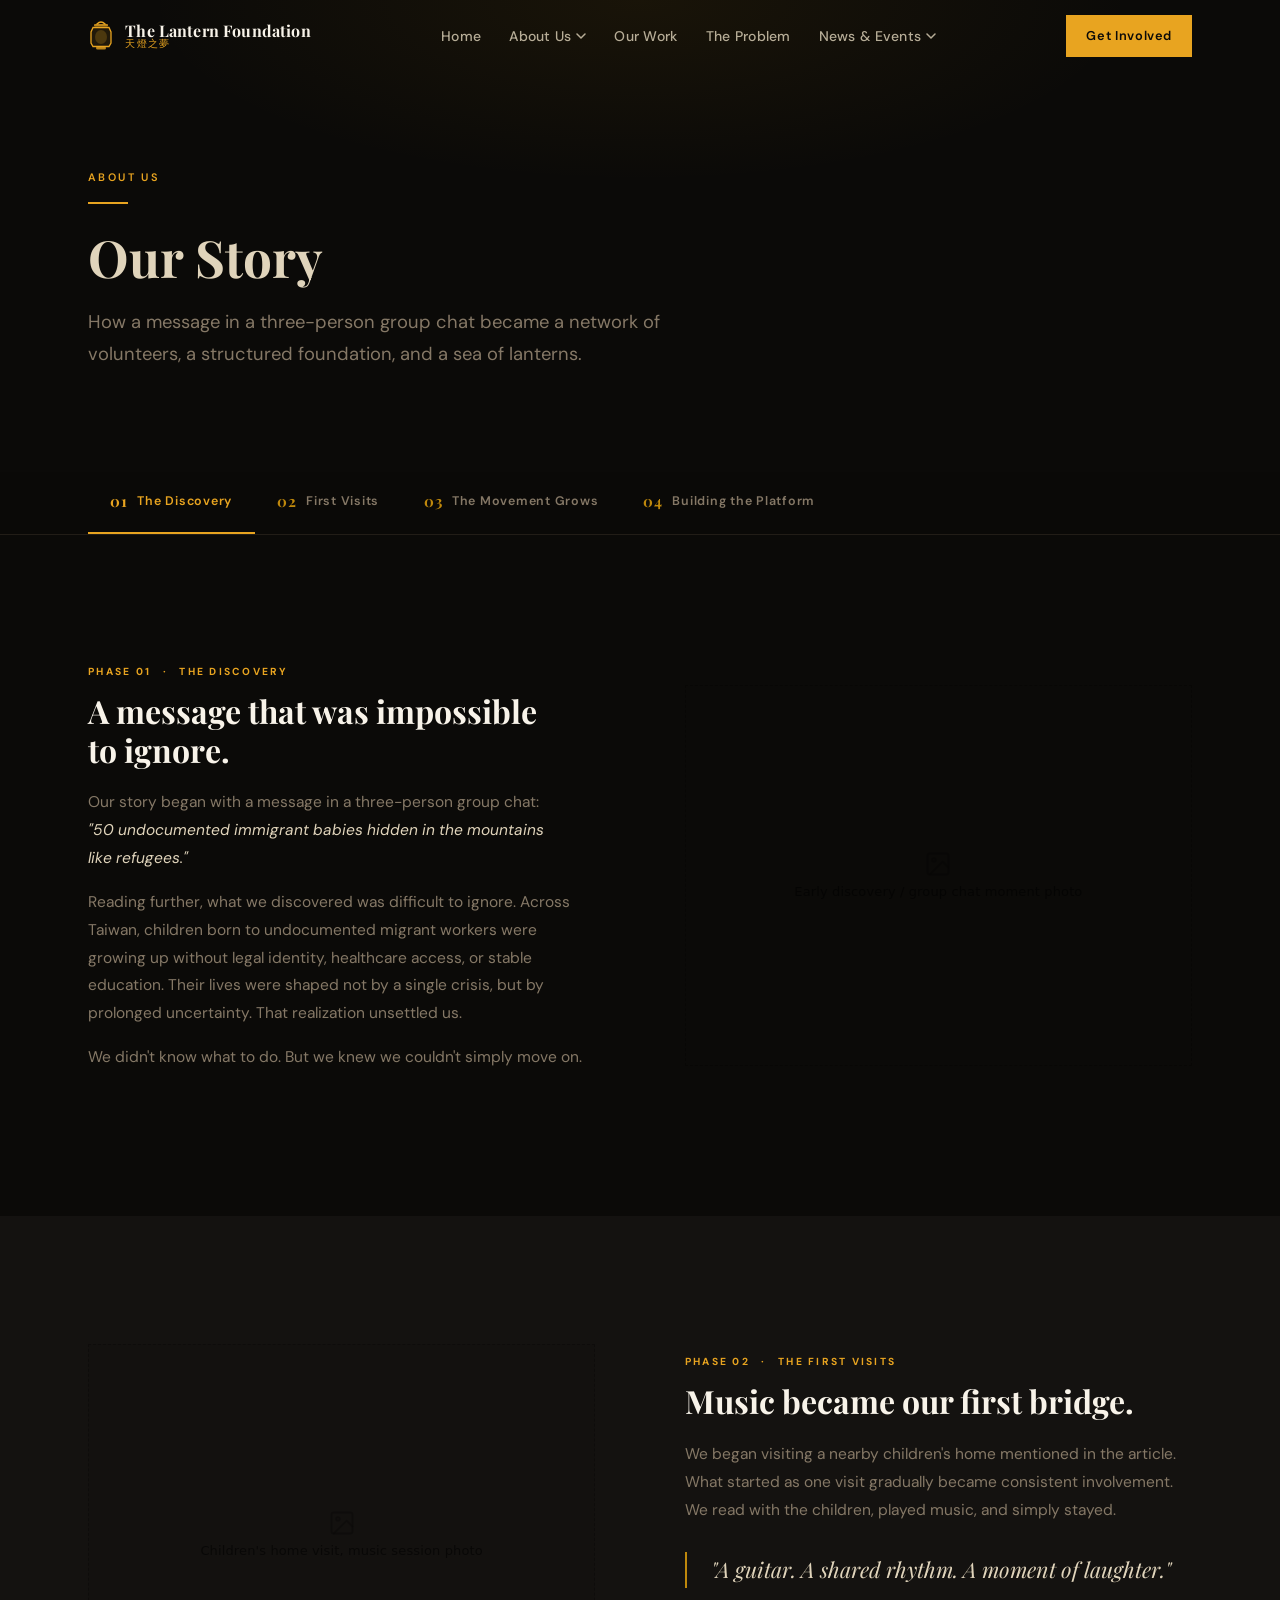
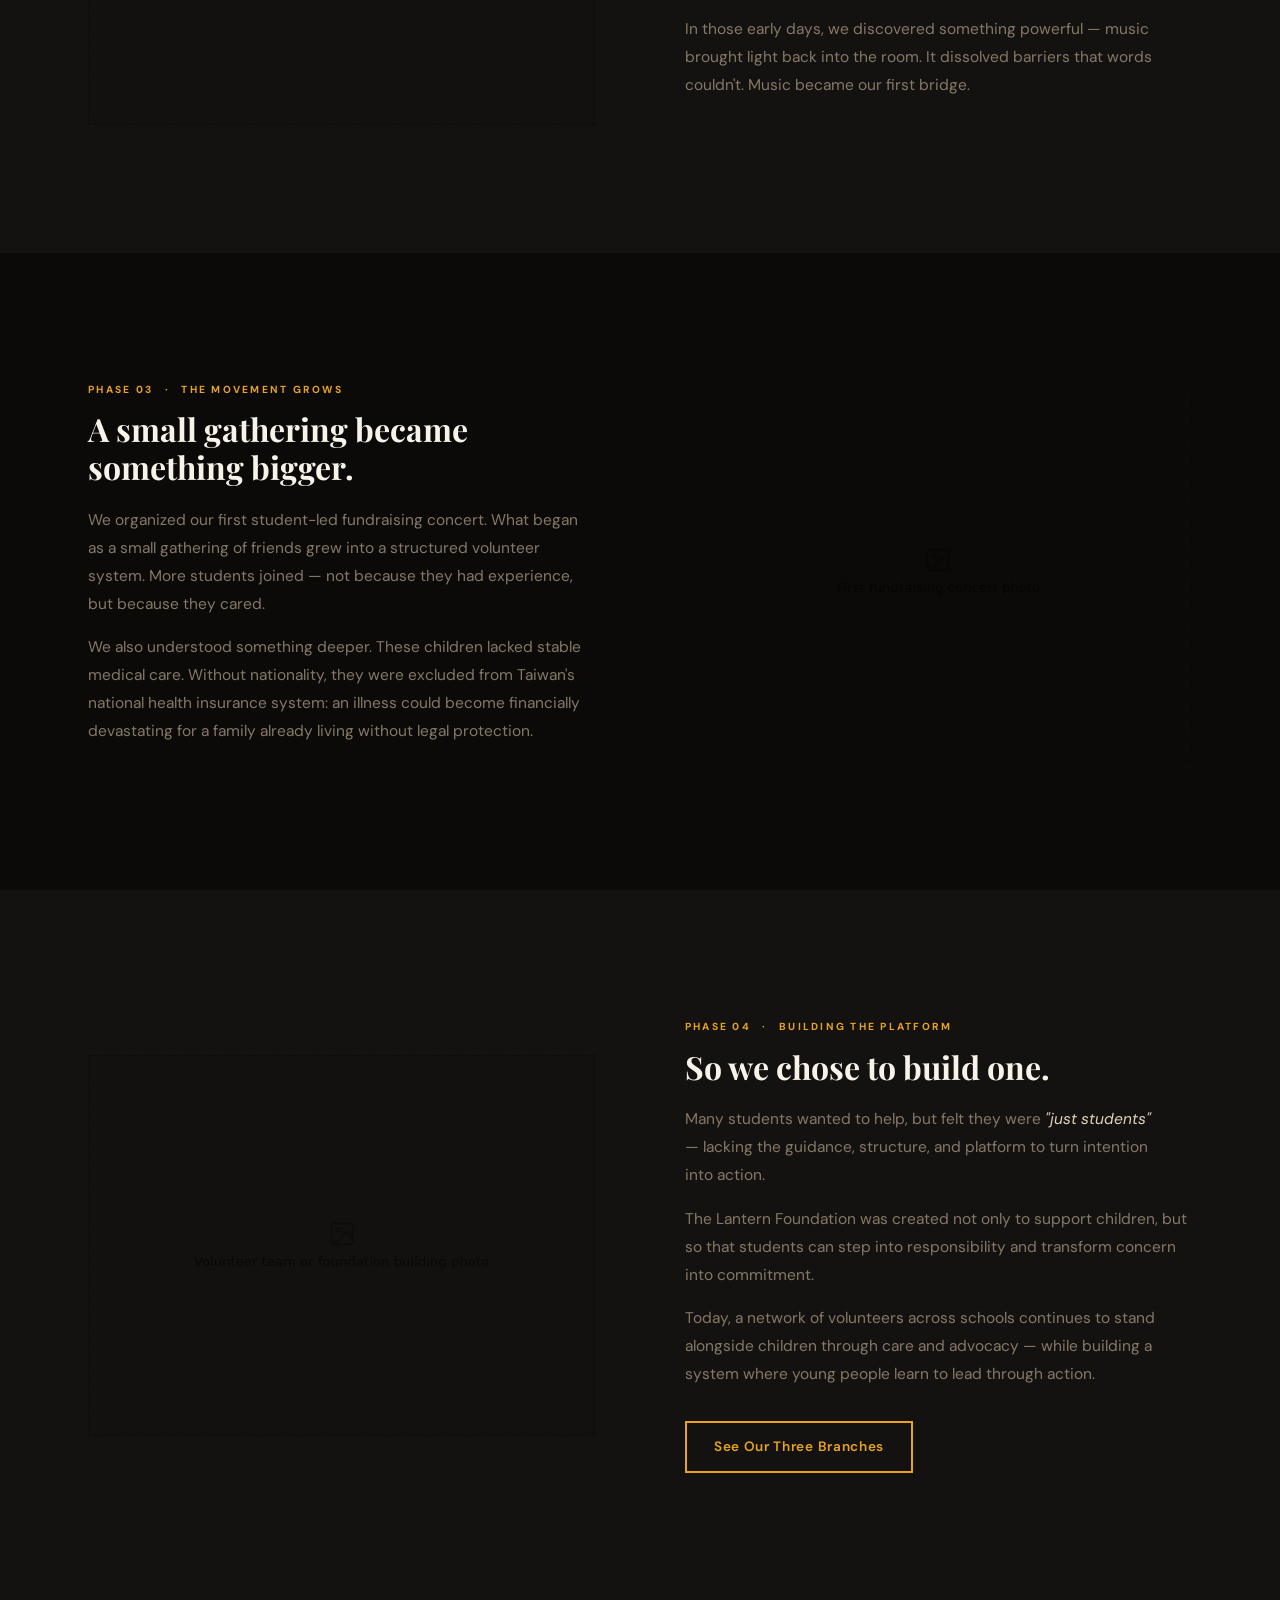
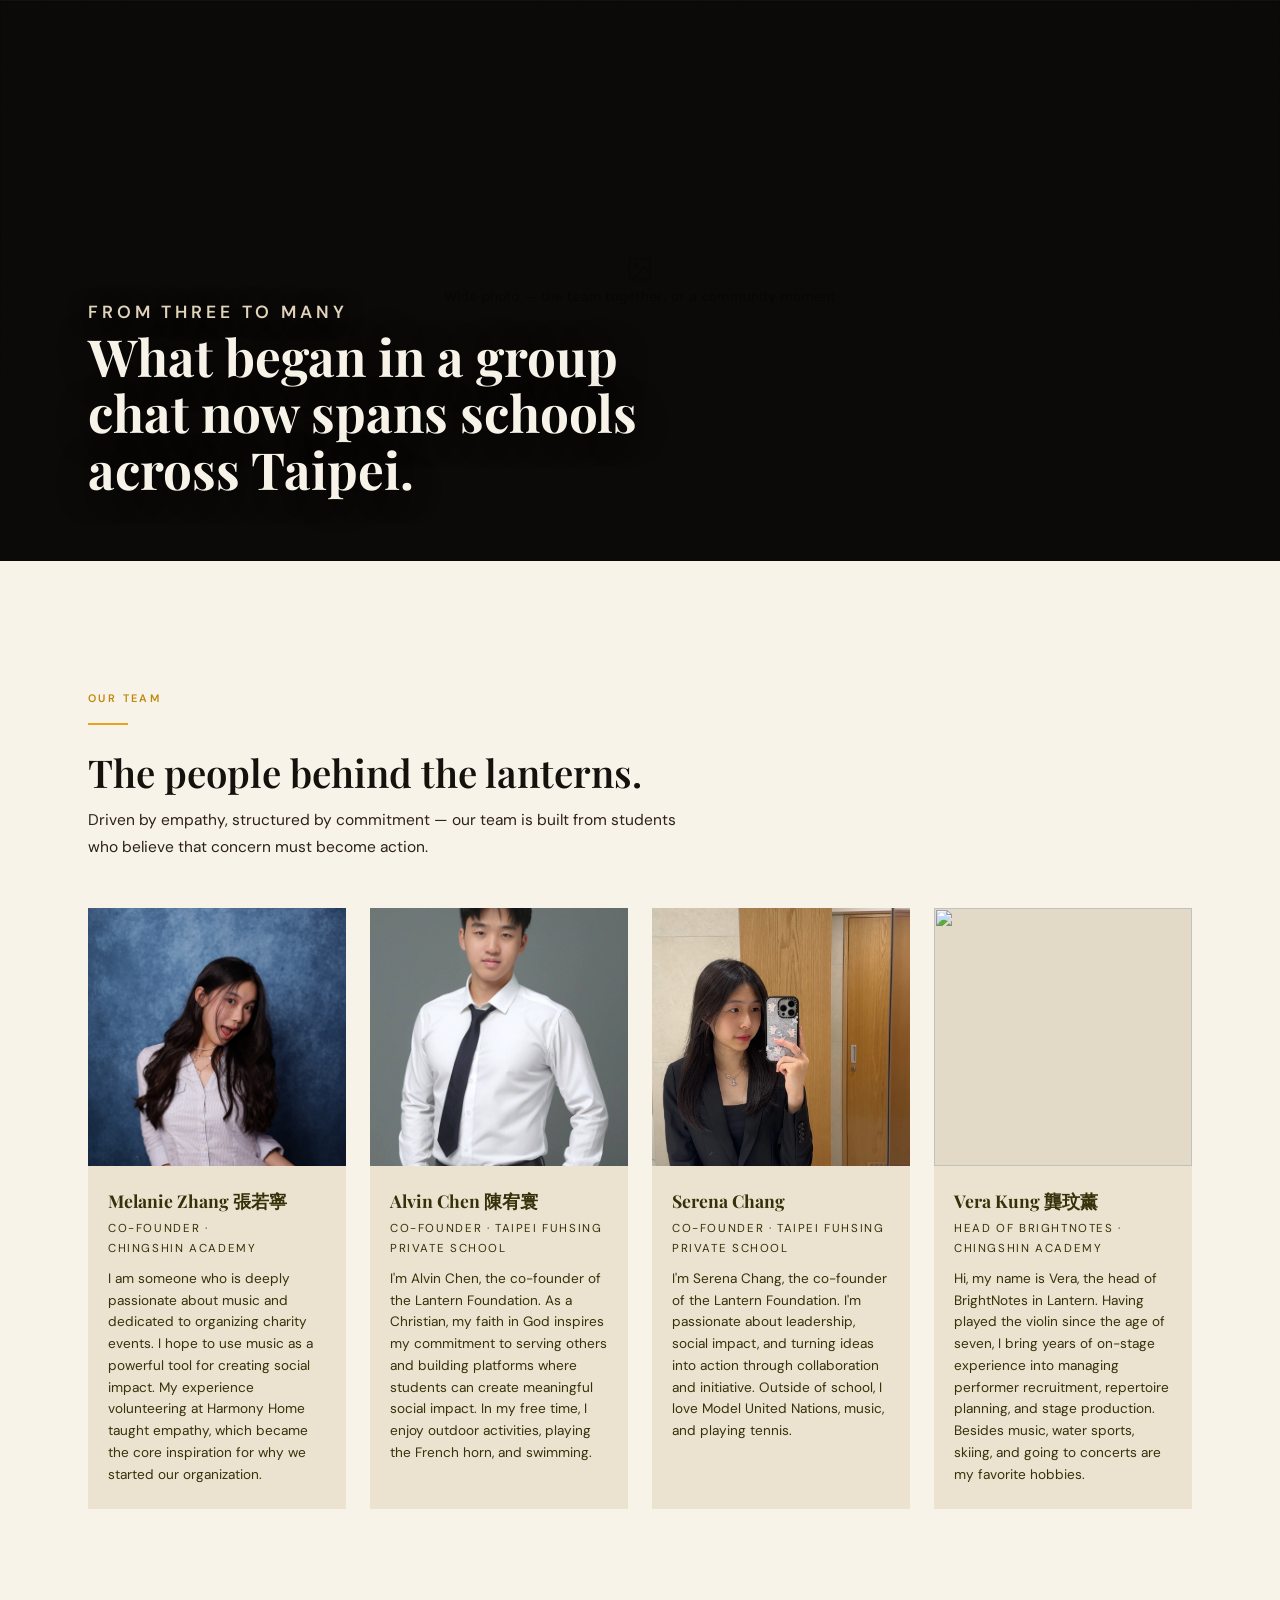
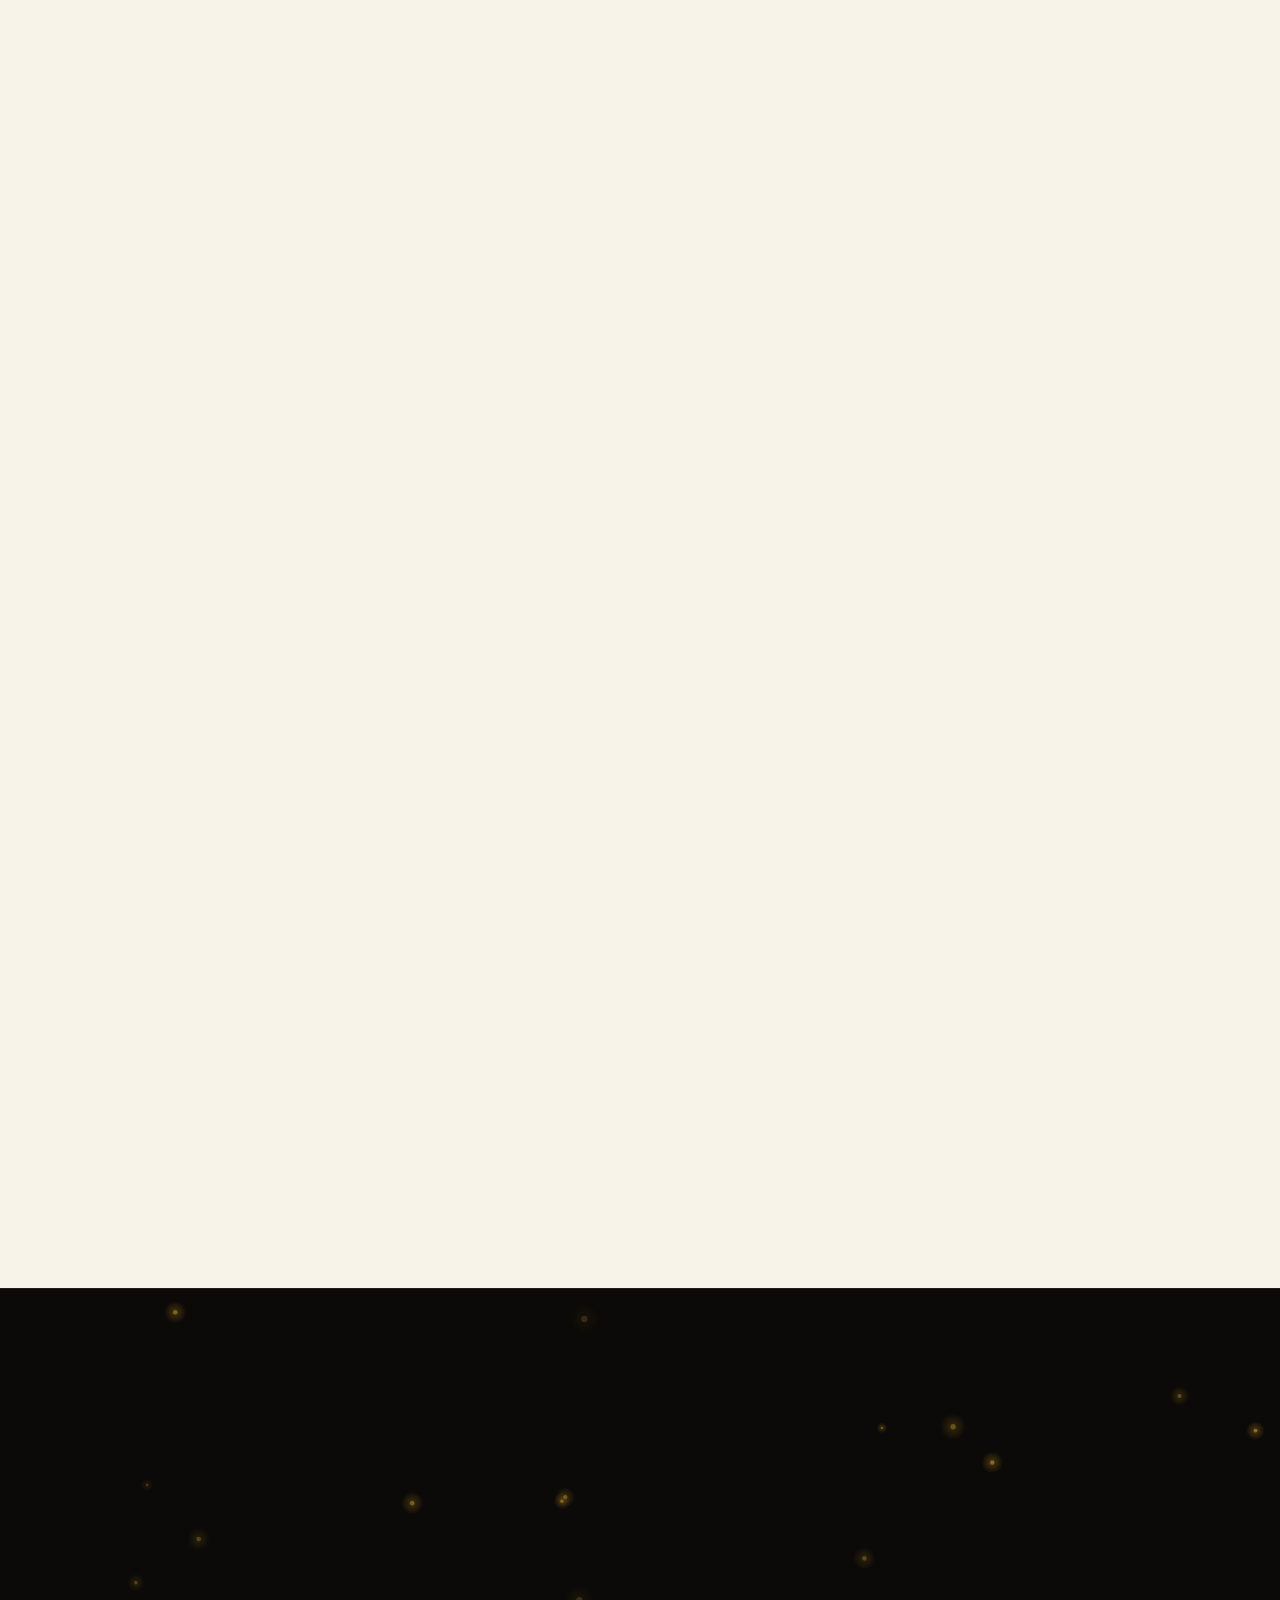
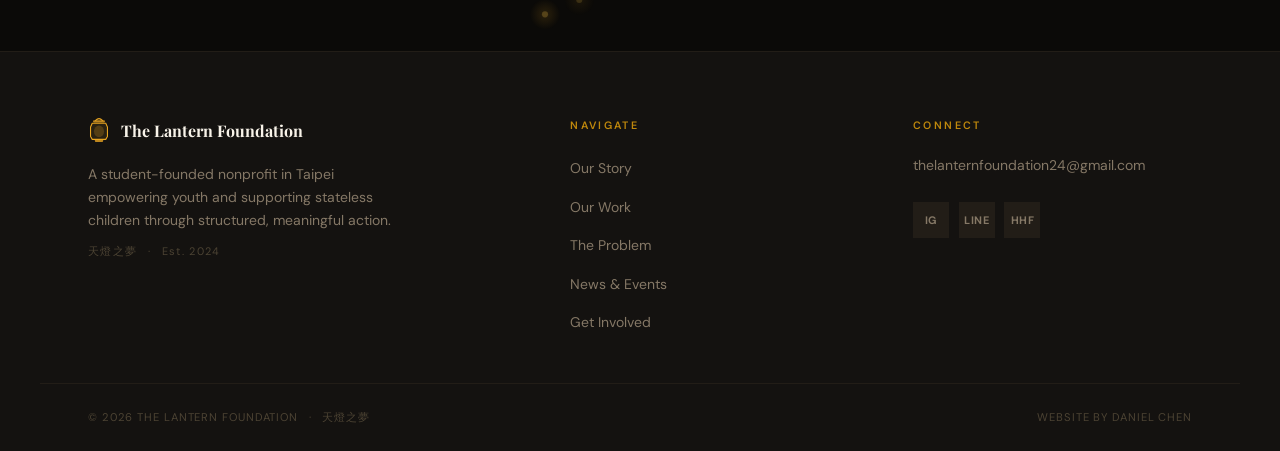
==== commit 4a457a08: "Reorganize project structure and populate team section: - Move CSS, JS, and images into assets/ subd" ====
--- a/about.html
+++ b/about.html
@@ -5,8 +5,8 @@
   <meta name="viewport" content="width=device-width, initial-scale=1.0">
   <title>Our Story | The Lantern Foundation</title>
   <meta name="description" content="The founding story of The Lantern Foundation — how a message in a group chat became a movement.">
-  <link rel="stylesheet" href="shared.css">
-  <link rel="stylesheet" href="enhance.css">
+  <link rel="stylesheet" href="assets/css/shared.css">
+  <link rel="stylesheet" href="assets/css/enhance.css">
   <style>
     /* STORY SECTIONS */
     .story-section { padding-block: var(--section-v); }
@@ -208,38 +208,106 @@
       <p style="color:#2C2218; font-size:.97rem; max-width:55ch; margin-bottom:0">Driven by empathy, structured by commitment — our team is built from students who believe that concern must become action.</p>
     </div>
     <div class="team-grid">
+
       <div class="team-card reveal">
-        <div class="team-avatar"><image-slot id="team-alvin" shape="rect" placeholder="Alvin Chen photo"></image-slot></div>
-        <div class="team-info">
-          <p class="team-name">Alvin Chen</p>
-          <p class="team-role">Co-Founder</p>
-          <p class="team-bio">"A steady presence is the most powerful tool we have for healing."</p>
-        </div>
-      </div>
+        <div class="team-avatar"><image-slot id="team-melanie" shape="rect" src="assets/images/officers/Melanie_Zhang.jpg" placeholder="Melanie Zhang photo"></image-slot></div>
+        <div class="team-info">
+          <p class="team-name">Melanie Zhang 張若寧</p>
+          <p class="team-role">Co-Founder · Chingshin Academy</p>
+          <p class="team-bio">I am someone who is deeply passionate about music and dedicated to organizing charity events. I hope to use music as a powerful tool for creating social impact. My experience volunteering at Harmony Home taught empathy, which became the core inspiration for why we started our organization.</p>
+        </div>
+      </div>
+
       <div class="team-card reveal d1">
-        <div class="team-avatar"><image-slot id="team-2" shape="rect" placeholder="Co-founder photo"></image-slot></div>
-        <div class="team-info">
-          <p class="team-name">Co-Founder</p>
-          <p class="team-role">Co-Founder</p>
-          <p class="team-bio">Add team member details here.</p>
-        </div>
-      </div>
+        <div class="team-avatar"><image-slot id="team-alvin" shape="rect" src="assets/images/officers/Alvin_Chen.jpg" placeholder="Alvin Chen photo"></image-slot></div>
+        <div class="team-info">
+          <p class="team-name">Alvin Chen 陳宥寰</p>
+          <p class="team-role">Co-Founder · Taipei Fuhsing Private School</p>
+          <p class="team-bio">I'm Alvin Chen, the co-founder of the Lantern Foundation. As a Christian, my faith in God inspires my commitment to serving others and building platforms where students can create meaningful social impact. In my free time, I enjoy outdoor activities, playing the French horn, and swimming.</p>
+        </div>
+      </div>
+
       <div class="team-card reveal d2">
-        <div class="team-avatar"><image-slot id="team-3" shape="rect" placeholder="Team member photo"></image-slot></div>
-        <div class="team-info">
-          <p class="team-name">Team Member</p>
-          <p class="team-role">BrightNotes Lead</p>
-          <p class="team-bio">Add team member details here.</p>
-        </div>
-      </div>
+        <div class="team-avatar"><image-slot id="team-serena" shape="rect" src="assets/images/officers/Serena_Chang.jpg" placeholder="Serena Chang photo"></image-slot></div>
+        <div class="team-info">
+          <p class="team-name">Serena Chang</p>
+          <p class="team-role">Co-Founder · Taipei Fuhsing Private School</p>
+          <p class="team-bio">I'm Serena Chang, the co-founder of the Lantern Foundation. I'm passionate about leadership, social impact, and turning ideas into action through collaboration and initiative. Outside of school, I love Model United Nations, music, and playing tennis.</p>
+        </div>
+      </div>
+
       <div class="team-card reveal d3">
-        <div class="team-avatar"><image-slot id="team-4" shape="rect" placeholder="Team member photo"></image-slot></div>
-        <div class="team-info">
-          <p class="team-name">Team Member</p>
-          <p class="team-role">HeartLink Lead</p>
-          <p class="team-bio">Add team member details here.</p>
-        </div>
-      </div>
+        <div class="team-avatar"><image-slot id="team-vera" shape="rect" src="assets/images/officers/Vera_Kung.jpg" placeholder="Vera Kung photo"></image-slot></div>
+        <div class="team-info">
+          <p class="team-name">Vera Kung 龔玟薰</p>
+          <p class="team-role">Head of BrightNotes · Chingshin Academy</p>
+          <p class="team-bio">Hi, my name is Vera, the head of BrightNotes in Lantern. Having played the violin since the age of seven, I bring years of on-stage experience into managing performer recruitment, repertoire planning, and stage production. Besides music, water sports, skiing, and going to concerts are my favorite hobbies.</p>
+        </div>
+      </div>
+
+      <div class="team-card reveal">
+        <div class="team-avatar"><image-slot id="team-evelyn" shape="rect" src="assets/images/officers/Evelyn_Yu.jpg" placeholder="Evelyn Yu photo"></image-slot></div>
+        <div class="team-info">
+          <p class="team-name">Evelyn Yu 於可甯</p>
+          <p class="team-role">Head of LightAid &amp; Research · Chingshin Academy</p>
+          <p class="team-bio">My name is Evelyn. I serve as the Head of Research and lead the LightAid Program at the Lantern Foundation. In this role, I focus on developing sustainable initiatives that support the long-term well-being and development of children at Harmony Home.</p>
+        </div>
+      </div>
+
+      <div class="team-card reveal d1">
+        <div class="team-avatar"><image-slot id="team-daniel" shape="rect" src="assets/images/officers/Daniel_Chen.jpg" placeholder="Daniel Chen photo"></image-slot></div>
+        <div class="team-info">
+          <p class="team-name">Daniel Chen 陳博恩</p>
+          <p class="team-role">Head of Technology · Taipei Fuhsing Private School</p>
+          <p class="team-bio">Hey there — I'm Daniel Chen, head of the tech department and the person behind this website. When I'm not deep in code, you'll find me with a musical instrument in hand or tinkering with something tech-related. I recently picked up snowboarding...and somehow it's already taken over as my favorite sport.</p>
+        </div>
+      </div>
+
+      <div class="team-card reveal d2">
+        <div class="team-avatar"><image-slot id="team-nicole" shape="rect" src="assets/images/officers/Nicole_Chen.jpg" placeholder="Nicole Chen photo"></image-slot></div>
+        <div class="team-info">
+          <p class="team-name">Nicole Chen 陳華年</p>
+          <p class="team-role">Head of Finance · Chingshin Academy</p>
+          <p class="team-bio">I'm Nicole and I contribute in the finance department. I hope that by participating in the Lantern Foundation and promoting music concerts, we can help improve both the living conditions and mental wellbeing of kids in Harmony Home.</p>
+        </div>
+      </div>
+
+      <div class="team-card reveal d3">
+        <div class="team-avatar"><image-slot id="team-christine" shape="rect" src="assets/images/officers/Christine_Chen.jpg" placeholder="Christine Chen photo"></image-slot></div>
+        <div class="team-info">
+          <p class="team-name">Christine Chen 陳瑞妤</p>
+          <p class="team-role">Secretary · Chingshin Academy</p>
+          <p class="team-bio">Hi!! I'm Christine Chen. I serve as the secretary of the Lantern Foundation, where I am responsible for managing volunteer scheduling. I enjoy bringing warmth and laughter to the people around me, and I have a wide range of interests — with skateboarding as my favorite.</p>
+        </div>
+      </div>
+
+      <div class="team-card reveal">
+        <div class="team-avatar"><image-slot id="team-aaliyah" shape="rect" src="assets/images/officers/Aaliyah_Chen.jpg" placeholder="Aaliyah Chen photo"></image-slot></div>
+        <div class="team-info">
+          <p class="team-name">Aaliyah Chen 陳宣慈</p>
+          <p class="team-role">Head of Public Relations · Chingshin Academy</p>
+          <p class="team-bio">Hello, I'm Aaliyah. I currently serve as a PR representative at the Lantern Foundation, where I handle external communications and promotion. I have studied piano and flute since childhood, and I believe that doing what you love while helping others is truly meaningful.</p>
+        </div>
+      </div>
+
+      <div class="team-card reveal d1">
+        <div class="team-avatar"><image-slot id="team-telvin" shape="rect" src="assets/images/officers/Telvin_Ju.jpg" placeholder="Telvin Ju photo"></image-slot></div>
+        <div class="team-info">
+          <p class="team-name">Telvin Ju 朱昱翰</p>
+          <p class="team-role">Head of Legal &amp; HR · Taipei Fuhsing Private School</p>
+          <p class="team-bio">Hello! I'm Telvin, currently serving as the Head of Legal and HR. I focus on handling legal responsibilities while supporting and coordinating our volunteers to ensure everything runs smoothly. Outside of my work, I enjoy reading and golfing, which keep me energized and inspired.</p>
+        </div>
+      </div>
+
+      <div class="team-card reveal d2">
+        <div class="team-avatar"><image-slot id="team-amy" shape="rect" src="assets/images/officers/Amy_Yang.jpg" placeholder="Amy Yang photo"></image-slot></div>
+        <div class="team-info">
+          <p class="team-name">Amy Yang 楊芝閔</p>
+          <p class="team-role">Head of Media · Taipei Fuhsing Private School</p>
+          <p class="team-bio">Hi everyone, I'm Amy Yang, the media head of Lantern. I love socializing and making new friends. In my free time, I play guitar, sing, dance, or listen to music.</p>
+        </div>
+      </div>
+
     </div>
   </div>
 </section>
@@ -271,8 +339,8 @@
   <div class="footer-bottom"><p>© 2026 THE LANTERN FOUNDATION &ensp;·&ensp; 天燈之夢</p><p>WEBSITE BY DANIEL CHEN</p></div>
 </footer>
 
-<script src="image-slot.js"></script>
-<script src="nav.js"></script>
-<script src="interactive.js"></script>
+<script src="assets/js/image-slot.js"></script>
+<script src="assets/js/nav.js"></script>
+<script src="assets/js/interactive.js"></script>
 </body>
 </html>
--- a/assets/css/shared.css
+++ b/assets/css/shared.css
@@ -0,0 +1,499 @@
+/* ============================================================
+   THE LANTERN FOUNDATION · 天燈之夢
+   Shared Styles — Bold, impactful design
+   ============================================================ */
+
+@import url('https://fonts.googleapis.com/css2?family=Playfair+Display:ital,wght@0,400;0,600;0,700;0,900;1,400&family=DM+Sans:opsz,wght@9..40,300;9..40,400;9..40,500;9..40,600&display=swap');
+
+/* ---- RESET ---- */
+*, *::before, *::after { box-sizing: border-box; margin: 0; padding: 0; }
+ul { list-style: none; }
+img, svg { display: block; max-width: 100%; }
+a { color: inherit; }
+button { font-family: inherit; }
+
+/* ---- TOKENS ---- */
+:root {
+  --dark:         #0B0A08;
+  --dark-2:       #141210;
+  --dark-3:       #221D17;
+  --dark-card:    #1B1710;
+  --gold:         #BF880C;
+  --gold-bright:  #E8A420;
+  --gold-pale:    #F5C84A;
+  --cream:        #F8F3E9;
+  --cream-2:      #EBE3CF;
+  --text-light:   #E0D4BB;
+  --text-muted:   #857866;
+  --text-dim:     #4C4333;
+  --text-dark:    #15110C;
+  --text-body:    #38300A;
+
+  --font-serif: 'Playfair Display', Georgia, serif;
+  --font-sans:  'DM Sans', system-ui, -apple-system, sans-serif;
+
+  --container: 1200px;
+  --nav-h: 72px;
+  --section-v: clamp(5rem, 10vw, 9rem);
+  --gap: clamp(1.5rem, 5vw, 3rem);
+}
+
+/* ---- BASE ---- */
+html { scroll-behavior: smooth; }
+body {
+  font-family: var(--font-sans);
+  font-size: 1rem;
+  line-height: 1.7;
+  color: var(--text-light);
+  background: var(--dark);
+  -webkit-font-smoothing: antialiased;
+  text-wrap: pretty;
+}
+
+/* ---- TYPOGRAPHY SCALES ---- */
+.t-display {
+  font-family: var(--font-serif);
+  font-size: clamp(2.8rem, 5.5vw, 5.2rem);
+  font-weight: 900;
+  line-height: 1.06;
+  letter-spacing: -0.02em;
+}
+.t-h1 {
+  font-family: var(--font-serif);
+  font-size: clamp(2.2rem, 4vw, 3.8rem);
+  font-weight: 700;
+  line-height: 1.15;
+}
+.t-h2 {
+  font-family: var(--font-serif);
+  font-size: clamp(1.65rem, 3vw, 2.6rem);
+  font-weight: 600;
+  line-height: 1.2;
+}
+.t-h3 {
+  font-family: var(--font-serif);
+  font-size: clamp(1.2rem, 2vw, 1.65rem);
+  font-weight: 600;
+  line-height: 1.25;
+}
+.t-label {
+  font-family: var(--font-sans);
+  font-size: 0.68rem;
+  font-weight: 600;
+  letter-spacing: 0.22em;
+  text-transform: uppercase;
+  color: var(--gold-bright);
+}
+.t-lead {
+  font-size: clamp(1rem, 1.5vw, 1.15rem);
+  line-height: 1.7;
+  color: var(--text-muted);
+}
+
+/* ---- LAYOUT ---- */
+.wrap {
+  max-width: var(--container);
+  margin-inline: auto;
+  padding-inline: var(--gap);
+}
+section { padding-block: var(--section-v); }
+
+/* ---- BUTTONS ---- */
+.btn {
+  display: inline-flex;
+  align-items: center;
+  gap: 0.5rem;
+  font-family: var(--font-sans);
+  font-size: 0.85rem;
+  font-weight: 600;
+  letter-spacing: 0.05em;
+  padding: 0.9em 2em;
+  cursor: pointer;
+  text-decoration: none;
+  border: 2px solid transparent;
+  transition: background 0.2s, color 0.2s, border-color 0.2s, transform 0.15s;
+  white-space: nowrap;
+}
+.btn:hover { transform: translateY(-1px); }
+.btn:active { transform: none; }
+
+.btn-gold { background: var(--gold-bright); color: var(--dark); border-color: var(--gold-bright); }
+.btn-gold:hover { background: var(--gold-pale); border-color: var(--gold-pale); }
+
+.btn-outline { background: transparent; color: var(--text-light); border-color: rgba(224,212,187,0.35); }
+.btn-outline:hover { background: rgba(224,212,187,0.08); border-color: var(--text-light); }
+
+.btn-outline-gold { background: transparent; color: var(--gold-bright); border-color: var(--gold-bright); }
+.btn-outline-gold:hover { background: var(--gold-bright); color: var(--dark); }
+
+.btn-outline-dark { background: transparent; color: var(--text-dark); border-color: rgba(21,17,12,0.4); }
+.btn-outline-dark:hover { background: var(--text-dark); color: var(--cream); }
+
+.btn-sm { padding: 0.65em 1.4em; font-size: 0.8rem; }
+
+/* ---- GOLD DIVIDER ---- */
+.gold-bar {
+  display: block;
+  width: 40px;
+  height: 2px;
+  background: var(--gold-bright);
+  margin-bottom: 1.5rem;
+}
+
+/* ---- NAVIGATION ---- */
+.site-nav {
+  position: fixed;
+  inset-block-start: 0;
+  inset-inline: 0;
+  z-index: 200;
+  height: var(--nav-h);
+  display: flex;
+  align-items: center;
+  transition: background 0.35s, backdrop-filter 0.35s, box-shadow 0.35s;
+}
+.site-nav.scrolled {
+  background: rgba(11,10,8,0.96);
+  backdrop-filter: blur(12px);
+  -webkit-backdrop-filter: blur(12px);
+  box-shadow: 0 1px 0 rgba(191,136,12,0.2);
+}
+.nav-wrap {
+  display: flex;
+  align-items: center;
+  justify-content: space-between;
+  width: 100%;
+  max-width: var(--container);
+  margin-inline: auto;
+  padding-inline: var(--gap);
+}
+
+/* Logo */
+.nav-logo {
+  display: flex;
+  align-items: center;
+  gap: 0.7rem;
+  text-decoration: none;
+  flex-shrink: 0;
+}
+.nav-logo-words { display: flex; flex-direction: column; line-height: 1.1; }
+.nav-logo-words strong {
+  font-family: var(--font-serif);
+  font-size: 1rem;
+  font-weight: 700;
+  color: var(--cream);
+  letter-spacing: 0.01em;
+  white-space: nowrap;
+}
+.nav-logo-words em {
+  font-style: normal;
+  font-size: 0.62rem;
+  letter-spacing: 0.14em;
+  color: var(--gold-bright);
+  text-transform: uppercase;
+}
+
+/* Links */
+.nav-items {
+  display: flex;
+  align-items: center;
+  gap: 1.75rem;
+}
+.nav-items > li { position: relative; }
+
+.nav-items a, .nav-dd-btn {
+  font-size: 0.875rem;
+  font-weight: 500;
+  color: rgba(224,212,187,0.8);
+  text-decoration: none;
+  background: none;
+  border: none;
+  cursor: pointer;
+  padding: 0.2rem 0;
+  transition: color 0.2s;
+  letter-spacing: 0.02em;
+  white-space: nowrap;
+}
+.nav-items a:hover, .nav-dd-btn:hover { color: var(--gold-bright); }
+.nav-items a.current { color: var(--gold-bright); }
+
+/* Dropdown */
+.nav-dd { position: relative; }
+.nav-dd-btn { display: flex; align-items: center; gap: 0.3rem; }
+.nav-dd-btn svg { width: 10px; height: 10px; transition: transform 0.2s; }
+.nav-dd.open .nav-dd-btn svg { transform: rotate(180deg); }
+
+.nav-dd-panel {
+  position: absolute;
+  top: calc(100% + 16px);
+  left: 50%;
+  transform: translateX(-50%) translateY(-6px);
+  min-width: 180px;
+  background: var(--dark-2);
+  border: 1px solid var(--dark-3);
+  border-top: 2px solid var(--gold);
+  opacity: 0;
+  visibility: hidden;
+  pointer-events: none;
+  transition: opacity 0.2s, transform 0.2s, visibility 0.2s;
+}
+.nav-dd.open .nav-dd-panel {
+  opacity: 1;
+  visibility: visible;
+  pointer-events: all;
+  transform: translateX(-50%) translateY(0);
+}
+.nav-dd-panel a {
+  display: block;
+  padding: 0.65rem 1.1rem;
+  font-size: 0.84rem;
+  color: var(--text-muted);
+  text-decoration: none;
+  transition: background 0.15s, color 0.15s;
+  border-bottom: 1px solid rgba(255,255,255,0.04);
+}
+.nav-dd-panel a:last-child { border-bottom: none; }
+.nav-dd-panel a:hover { background: var(--dark-3); color: var(--cream); }
+
+/* End / CTA */
+.nav-end { display: flex; align-items: center; gap: 1rem; }
+
+/* Hamburger */
+.nav-ham {
+  display: none;
+  flex-direction: column;
+  justify-content: center;
+  gap: 5px;
+  background: none;
+  border: none;
+  cursor: pointer;
+  padding: 6px;
+  z-index: 201;
+}
+.nav-ham span {
+  display: block;
+  width: 22px;
+  height: 2px;
+  background: var(--cream);
+  transition: transform 0.3s, opacity 0.25s;
+  transform-origin: center;
+}
+.nav-ham.open span:first-child  { transform: translateY(7px) rotate(45deg); }
+.nav-ham.open span:nth-child(2) { opacity: 0; transform: scaleX(0); }
+.nav-ham.open span:last-child   { transform: translateY(-7px) rotate(-45deg); }
+
+/* Mobile overlay */
+.nav-mob {
+  display: none;
+  position: fixed;
+  inset: 0;
+  background: var(--dark);
+  z-index: 199;
+  padding: var(--nav-h) var(--gap) var(--gap);
+  overflow-y: auto;
+  opacity: 0;
+  transition: opacity 0.3s;
+}
+.nav-mob.open { opacity: 1; }
+
+.nav-mob-list {
+  padding-top: 2.5rem;
+  display: flex;
+  flex-direction: column;
+  gap: 0.2rem;
+}
+.nav-mob-list > li > a,
+.nav-mob-list > li > span {
+  font-family: var(--font-serif);
+  font-size: clamp(1.8rem, 5vw, 2.4rem);
+  font-weight: 600;
+  color: var(--cream);
+  text-decoration: none;
+  display: block;
+  padding: 0.4rem 0;
+  transition: color 0.2s;
+}
+.nav-mob-list > li > a:hover,
+.nav-mob-list > li > span:hover { color: var(--gold-bright); }
+
+.nav-mob-sub {
+  padding-left: 1rem;
+  border-left: 2px solid var(--dark-3);
+  margin-bottom: 0.5rem;
+}
+.nav-mob-sub a {
+  font-family: var(--font-sans);
+  font-size: 0.9rem;
+  color: var(--text-muted);
+  text-decoration: none;
+  display: block;
+  padding: 0.3rem 0;
+  transition: color 0.2s;
+}
+.nav-mob-sub a:hover { color: var(--gold-bright); }
+
+.nav-mob-footer {
+  margin-top: 3rem;
+  padding-top: 2rem;
+  border-top: 1px solid var(--dark-3);
+}
+
+/* ---- FOOTER ---- */
+.site-footer {
+  background: var(--dark-2);
+  border-top: 1px solid var(--dark-3);
+}
+.footer-body {
+  display: grid;
+  grid-template-columns: 1.5fr 1fr 1fr;
+  gap: clamp(2rem, 5vw, 4rem);
+  padding-block: 4rem 3rem;
+  max-width: var(--container);
+  margin-inline: auto;
+  padding-inline: var(--gap);
+}
+.foot-brand-logo {
+  display: flex;
+  align-items: center;
+  gap: 0.7rem;
+  text-decoration: none;
+  margin-bottom: 1.1rem;
+}
+.foot-brand-logo strong {
+  font-family: var(--font-serif);
+  font-size: 1rem;
+  color: var(--cream);
+}
+.foot-brand p {
+  font-size: 0.875rem;
+  color: var(--text-muted);
+  line-height: 1.65;
+  max-width: 32ch;
+}
+.foot-brand-cn {
+  display: block;
+  margin-top: 0.6rem;
+  font-size: 0.68rem;
+  letter-spacing: 0.12em;
+  color: var(--text-dim);
+}
+.foot-col h4 {
+  font-family: var(--font-sans);
+  font-size: 0.67rem;
+  font-weight: 600;
+  letter-spacing: 0.22em;
+  text-transform: uppercase;
+  color: var(--gold);
+  margin-bottom: 1.25rem;
+}
+.foot-col ul { display: flex; flex-direction: column; gap: 0.7rem; }
+.foot-col ul a {
+  font-size: 0.875rem;
+  color: var(--text-muted);
+  text-decoration: none;
+  transition: color 0.2s;
+}
+.foot-col ul a:hover { color: var(--cream); }
+.foot-email {
+  display: block;
+  font-size: 0.875rem;
+  color: var(--text-muted);
+  text-decoration: none;
+  margin-bottom: 1.5rem;
+  transition: color 0.2s;
+  word-break: break-all;
+}
+.foot-email:hover { color: var(--gold-bright); }
+.foot-social { display: flex; gap: 0.6rem; }
+.foot-social a {
+  display: flex;
+  align-items: center;
+  justify-content: center;
+  width: 36px;
+  height: 36px;
+  background: var(--dark-3);
+  color: var(--text-muted);
+  font-size: 0.68rem;
+  font-weight: 700;
+  letter-spacing: 0.04em;
+  text-decoration: none;
+  transition: background 0.2s, color 0.2s;
+}
+.foot-social a:hover { background: var(--gold-bright); color: var(--dark); }
+
+.footer-bottom {
+  border-top: 1px solid var(--dark-3);
+  padding-block: 1.5rem;
+  max-width: var(--container);
+  margin-inline: auto;
+  padding-inline: var(--gap);
+  display: flex;
+  justify-content: space-between;
+  align-items: center;
+  flex-wrap: wrap;
+  gap: 0.75rem;
+}
+.footer-bottom p {
+  font-size: 0.7rem;
+  color: var(--text-dim);
+  letter-spacing: 0.08em;
+}
+
+/* ---- SCROLL REVEAL ---- */
+.reveal {
+  opacity: 0;
+  transform: translateY(28px);
+  transition: opacity 0.7s ease, transform 0.7s ease;
+}
+.reveal.visible { opacity: 1; transform: none; }
+.reveal.d1 { transition-delay: 0.1s; }
+.reveal.d2 { transition-delay: 0.22s; }
+.reveal.d3 { transition-delay: 0.36s; }
+.reveal.d4 { transition-delay: 0.5s; }
+
+/* ---- PAGE HERO BASE ---- */
+.page-hero {
+  padding-top: calc(var(--nav-h) + clamp(3.5rem, 8vw, 6rem));
+  padding-bottom: clamp(4rem, 8vw, 7rem);
+  background: var(--dark);
+  position: relative;
+  overflow: hidden;
+}
+.page-hero::before {
+  content: '';
+  position: absolute;
+  inset: 0;
+  background: radial-gradient(ellipse 55% 55% at 50% 0%, rgba(191,136,12,0.08) 0%, transparent 70%);
+  pointer-events: none;
+}
+
+/* ---- CARD BASE ---- */
+.card {
+  background: var(--dark-card);
+  border: 1px solid rgba(255,255,255,0.04);
+  transition: border-color 0.25s, transform 0.25s;
+}
+.card:hover { border-color: rgba(191,136,12,0.3); transform: translateY(-3px); }
+
+/* ---- SURFACE HELPERS ---- */
+.bg-dark   { background: var(--dark); }
+.bg-dark-2 { background: var(--dark-2); }
+.bg-cream  { background: var(--cream); color: var(--text-dark); }
+
+.on-cream .t-label { color: var(--gold); }
+.on-cream p { color: var(--text-body); }
+.on-cream h1, .on-cream h2, .on-cream h3 { color: var(--text-dark); font-family: var(--font-serif); }
+
+/* ---- RESPONSIVE ---- */
+@media (max-width: 1024px) {
+  .footer-body { grid-template-columns: 1fr 1fr; }
+}
+@media (max-width: 980px) {
+  .nav-items, .nav-end .btn-nav-cta { display: none; }
+  .nav-ham { display: flex; }
+  .nav-mob { display: block; }
+}
+@media (max-width: 768px) {
+  :root { --section-v: clamp(3.5rem, 8vw, 5.5rem); }
+  .footer-body { grid-template-columns: 1fr; gap: 2rem; }
+  .footer-bottom { flex-direction: column; text-align: center; }
+}
--- a/assets/css/enhance.css
+++ b/assets/css/enhance.css
@@ -0,0 +1,185 @@
+/* ============================================================
+   THE LANTERN FOUNDATION · enhance.css
+   Interactive & dynamic visual layer (loaded after shared.css)
+   ============================================================ */
+
+/* ---- SCROLL PROGRESS BAR ---- */
+.scroll-progress {
+  position: fixed;
+  inset-block-start: 0; inset-inline-start: 0;
+  height: 3px; width: 0%;
+  background: linear-gradient(90deg, var(--gold), var(--gold-pale));
+  z-index: 250; pointer-events: none;
+  transition: width .08s linear;
+  box-shadow: 0 0 12px rgba(232,164,32,.5);
+}
+
+/* ---- CURSOR-FOLLOW CARD GLOW ---- */
+[data-glow] { position: relative; isolation: isolate; }
+[data-glow]::after {
+  content: ''; position: absolute; inset: 0; z-index: 0;
+  pointer-events: none; opacity: 0; transition: opacity .35s;
+  background: radial-gradient(320px circle at var(--mx,50%) var(--my,50%),
+              rgba(232,164,32,.13), transparent 65%);
+}
+[data-glow]:hover::after { opacity: 1; }
+[data-glow] > * { position: relative; z-index: 1; }
+
+/* ---- MAGNETIC / LIFT BUTTONS ---- */
+.btn[data-magnetic] { will-change: transform; }
+
+/* ---- IMPACT BAND (full-bleed image strip) ---- */
+.impact-band {
+  position: relative; overflow: hidden;
+  min-height: clamp(340px, 52vw, 560px);
+  display: flex; align-items: flex-end;
+  padding: 0;
+}
+.impact-band image-slot {
+  position: absolute; inset: 0; width: 100%; height: 100%; z-index: 0;
+}
+.impact-band .impact-overlay {
+  position: absolute; inset: 0; z-index: 1; pointer-events: none;
+  background: linear-gradient(180deg, rgba(11,10,8,.30) 0%, rgba(11,10,8,.10) 40%, rgba(11,10,8,.92) 100%);
+}
+.impact-band .impact-content {
+  position: relative; z-index: 2;
+  max-width: var(--container); margin-inline: auto; width: 100%;
+  padding: var(--gap); padding-block-end: clamp(2.5rem, 5vw, 4rem);
+}
+.impact-band .impact-content h2 {
+  font-family: var(--font-serif); font-weight: 700; color: var(--cream);
+  font-size: clamp(1.8rem, 4vw, 3.4rem); line-height: 1.1; max-width: 18ch;
+  text-shadow: 0 2px 30px rgba(0,0,0,.5);
+}
+.impact-band .impact-content p {
+  color: var(--text-light); font-size: clamp(.95rem,1.5vw,1.1rem);
+  max-width: 46ch; margin-top: 1rem; text-shadow: 0 2px 20px rgba(0,0,0,.6);
+}
+
+/* ---- BRANCH CARD IMAGE TOP ---- */
+.branch-card-img {
+  aspect-ratio: 16/10; position: relative; overflow: hidden;
+  margin: calc(-1 * clamp(2rem,4vw,3rem)) calc(-1 * clamp(2rem,4vw,3rem)) .4rem;
+}
+.branch-card-img image-slot { position: absolute; inset: 0; width: 100%; height: 100%; }
+
+/* ---- MARQUEE TICKER ---- */
+.marquee {
+  background: var(--gold-bright); color: var(--dark);
+  overflow: hidden; padding-block: .9rem; position: relative;
+  border-block: 1px solid var(--gold);
+}
+.marquee-track {
+  display: flex; gap: 0; width: max-content;
+  animation: marquee 38s linear infinite;
+}
+.marquee:hover .marquee-track { animation-play-state: paused; }
+.marquee-track span {
+  font-family: var(--font-serif); font-size: clamp(1rem,1.6vw,1.35rem);
+  font-weight: 700; font-style: italic; white-space: nowrap;
+  padding-inline: 1.6rem; display: inline-flex; align-items: center;
+}
+.marquee-track span::after {
+  content: '✦'; font-style: normal; font-size: .7em;
+  margin-inline-start: 3.2rem; opacity: .55;
+}
+@keyframes marquee { from { transform: translateX(0); } to { transform: translateX(-50%); } }
+
+/* ---- CHAPTER / PHASE STICKY NAV (About) ---- */
+.chapter-nav {
+  position: sticky; top: var(--nav-h); z-index: 100;
+  background: rgba(11,10,8,.97); backdrop-filter: blur(12px);
+  border-bottom: 1px solid var(--dark-3);
+}
+.chapter-nav-inner {
+  display: flex; gap: 0; max-width: var(--container);
+  margin-inline: auto; padding-inline: var(--gap); overflow-x: auto;
+}
+.chapter-nav a {
+  display: flex; align-items: center; gap: .6rem;
+  font-size: .78rem; font-weight: 600; letter-spacing: .06em;
+  color: var(--text-muted); text-decoration: none; padding: 1.05rem 1.4rem;
+  border-bottom: 2px solid transparent; white-space: nowrap;
+  transition: color .2s, border-color .2s;
+}
+.chapter-nav a b {
+  font-family: var(--font-serif); font-size: .95rem; color: var(--gold);
+  transition: color .2s;
+}
+.chapter-nav a:hover { color: var(--cream); }
+.chapter-nav a.active { color: var(--gold-bright); border-bottom-color: var(--gold-bright); }
+.chapter-nav a.active b { color: var(--gold-bright); }
+
+/* ---- LANTERN CANVAS (reusable bg) ---- */
+.lantern-host { position: relative; }
+.lantern-canvas {
+  position: absolute; inset: 0; width: 100%; height: 100%;
+  z-index: 0; pointer-events: none;
+}
+.lantern-host > .wrap, .lantern-host > .impact-content { position: relative; z-index: 2; }
+
+/* ---- GALLERY EXPAND / LIGHTBOX TRIGGER ---- */
+.lb-wrap { position: relative; }
+.lb-btn {
+  position: absolute; top: .55rem; right: .55rem; z-index: 5;
+  width: 32px; height: 32px; border: none; cursor: pointer;
+  background: rgba(11,10,8,.72); color: var(--gold-bright);
+  display: flex; align-items: center; justify-content: center;
+  opacity: 0; transform: scale(.85); transition: opacity .2s, transform .2s, background .2s;
+  backdrop-filter: blur(4px);
+}
+.lb-wrap:hover .lb-btn { opacity: 1; transform: scale(1); }
+.lb-btn:hover { background: var(--gold-bright); color: var(--dark); }
+/* hide when the slot has no image yet */
+.lb-wrap image-slot:not([data-filled]) ~ .lb-btn { display: none; }
+
+/* ---- LIGHTBOX OVERLAY ---- */
+.lightbox {
+  position: fixed; inset: 0; z-index: 500;
+  display: flex; align-items: center; justify-content: center;
+  background: rgba(8,7,5,.94); backdrop-filter: blur(8px);
+  opacity: 0; visibility: hidden; transition: opacity .3s, visibility .3s;
+  padding: clamp(1.5rem, 5vw, 4rem);
+}
+.lightbox.open { opacity: 1; visibility: visible; }
+.lightbox img {
+  max-width: 100%; max-height: 100%; object-fit: contain;
+  box-shadow: 0 30px 90px rgba(0,0,0,.6);
+  transform: scale(.96); transition: transform .3s;
+}
+.lightbox.open img { transform: scale(1); }
+.lb-close {
+  position: absolute; top: 1.5rem; right: 1.5rem;
+  width: 46px; height: 46px; border: 1px solid rgba(224,212,187,.3);
+  background: transparent; color: var(--cream); cursor: pointer;
+  display: flex; align-items: center; justify-content: center;
+  transition: background .2s, border-color .2s; z-index: 2;
+}
+.lb-close:hover { background: rgba(224,212,187,.1); border-color: var(--cream); }
+.lb-arrow {
+  position: absolute; top: 50%; transform: translateY(-50%);
+  width: 52px; height: 52px; border: 1px solid rgba(224,212,187,.25);
+  background: rgba(11,10,8,.5); color: var(--cream); cursor: pointer;
+  display: flex; align-items: center; justify-content: center;
+  transition: background .2s, border-color .2s; z-index: 2;
+}
+.lb-arrow:hover { background: var(--gold-bright); color: var(--dark); border-color: var(--gold-bright); }
+.lb-prev { left: 1.5rem; } .lb-next { right: 1.5rem; }
+.lb-arrow.hidden { display: none; }
+.lb-count {
+  position: absolute; bottom: 1.75rem; left: 50%; transform: translateX(-50%);
+  font-size: .8rem; letter-spacing: .14em; color: var(--text-muted); z-index: 2;
+}
+
+/* ---- PARALLAX ---- */
+[data-parallax] { will-change: transform; }
+
+@media (max-width: 768px) {
+  .lb-arrow { width: 42px; height: 42px; }
+  .lb-prev { left: .5rem; } .lb-next { right: .5rem; }
+  .branch-card-img { margin-inline: calc(-1 * clamp(2rem,4vw,2.75rem)); }
+}
+@media (prefers-reduced-motion: reduce) {
+  .marquee-track { animation: none; }
+}
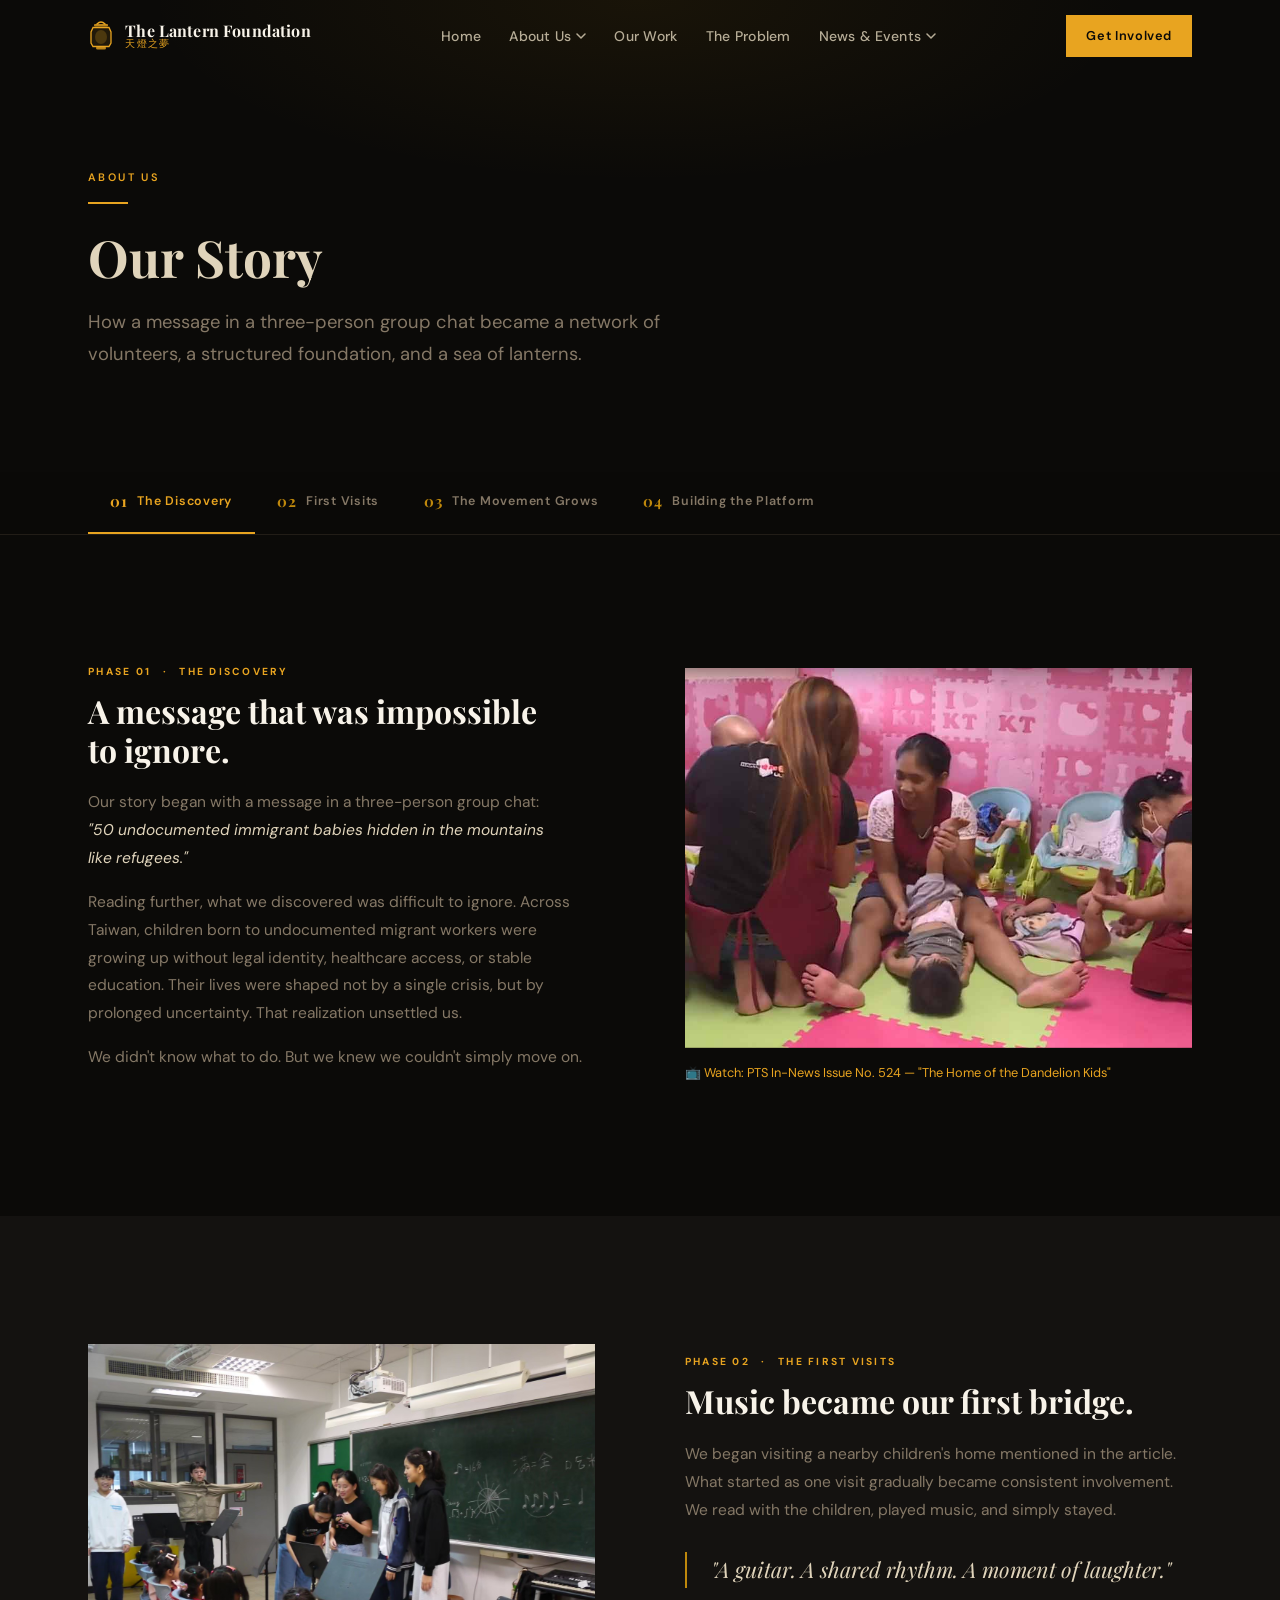
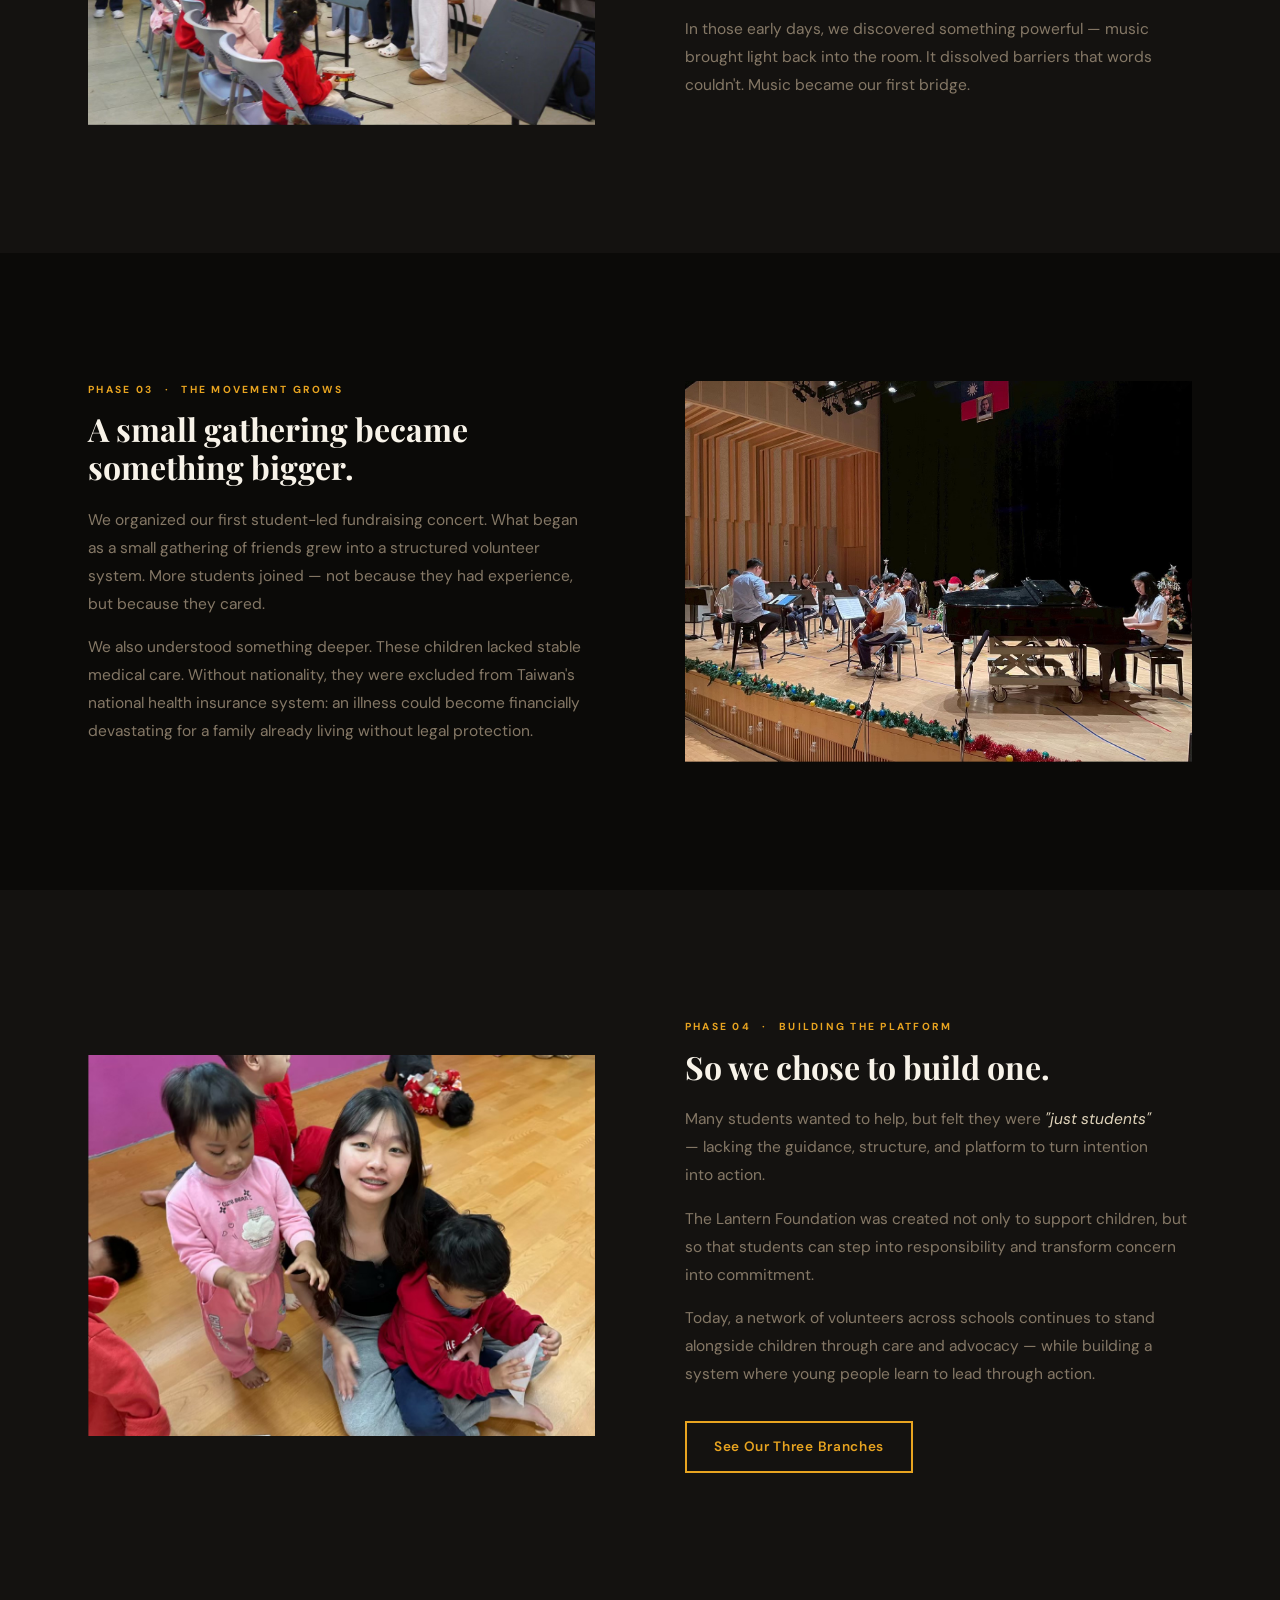
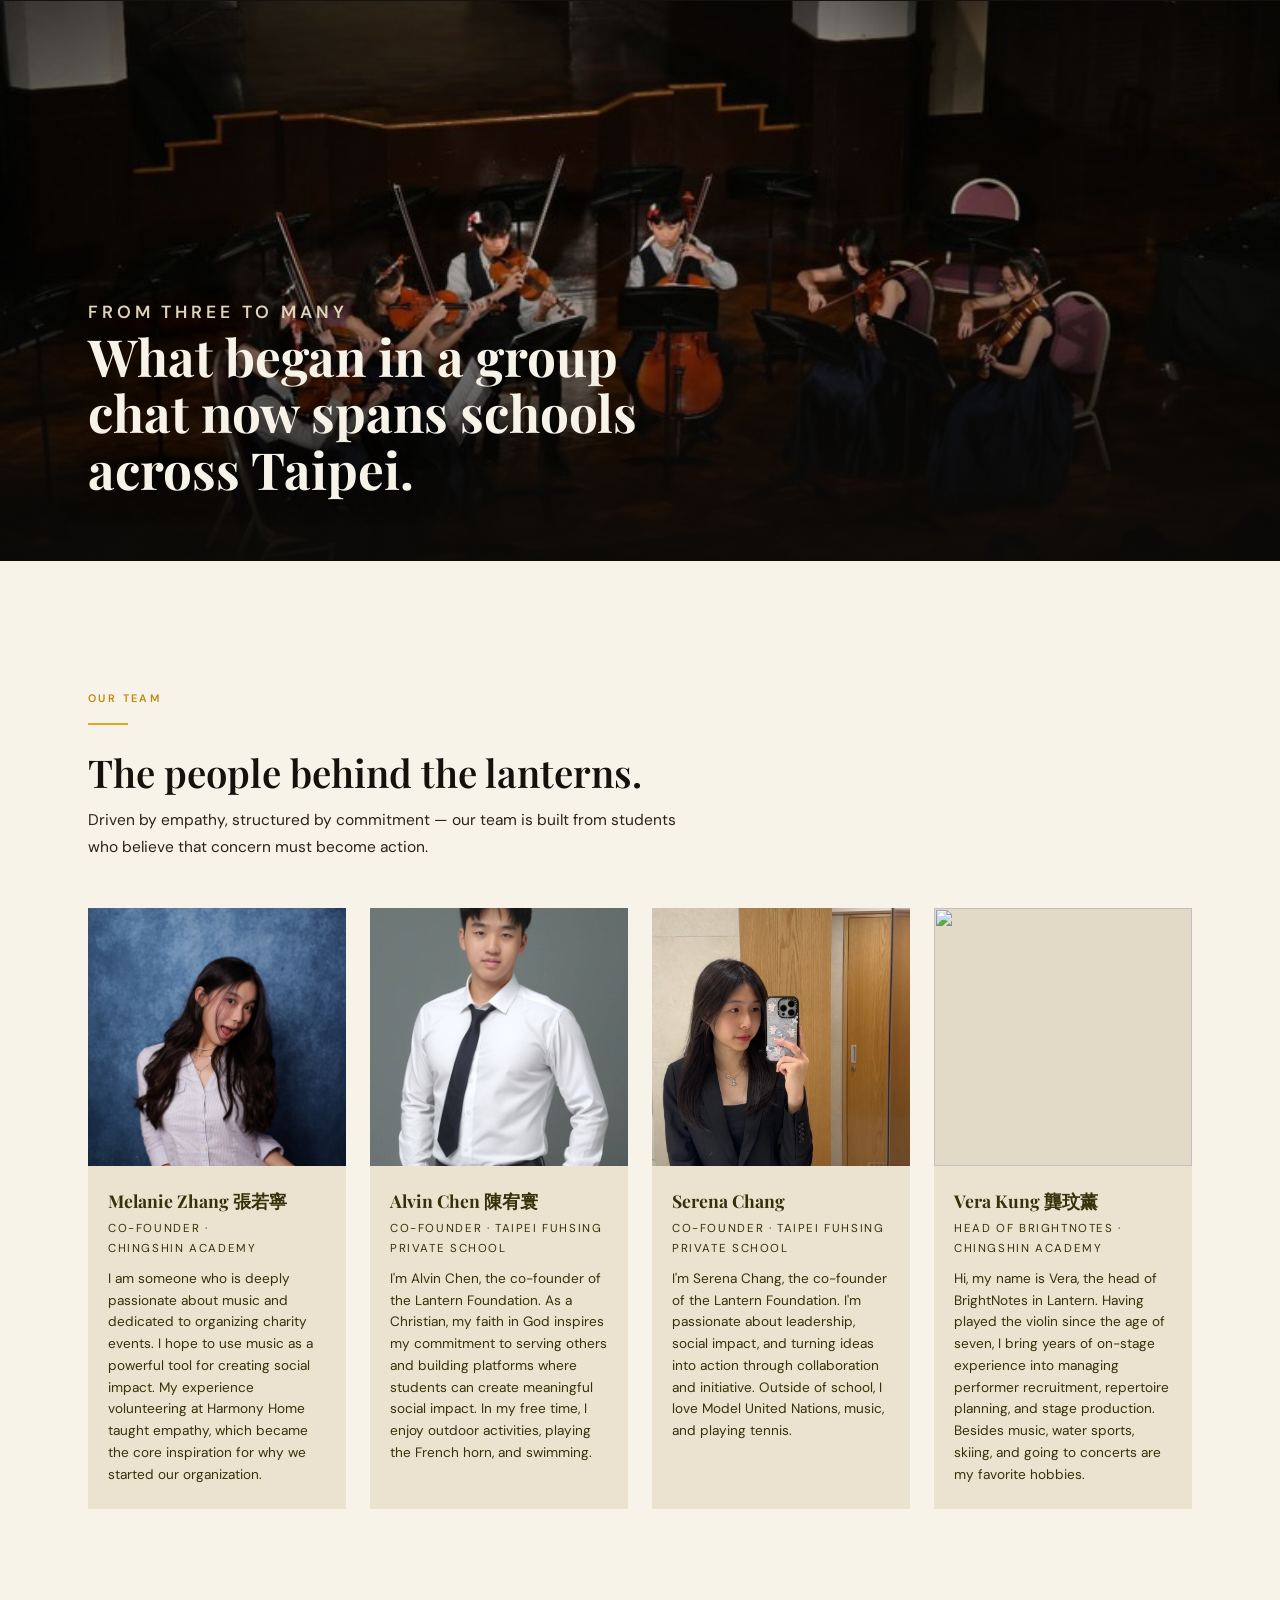
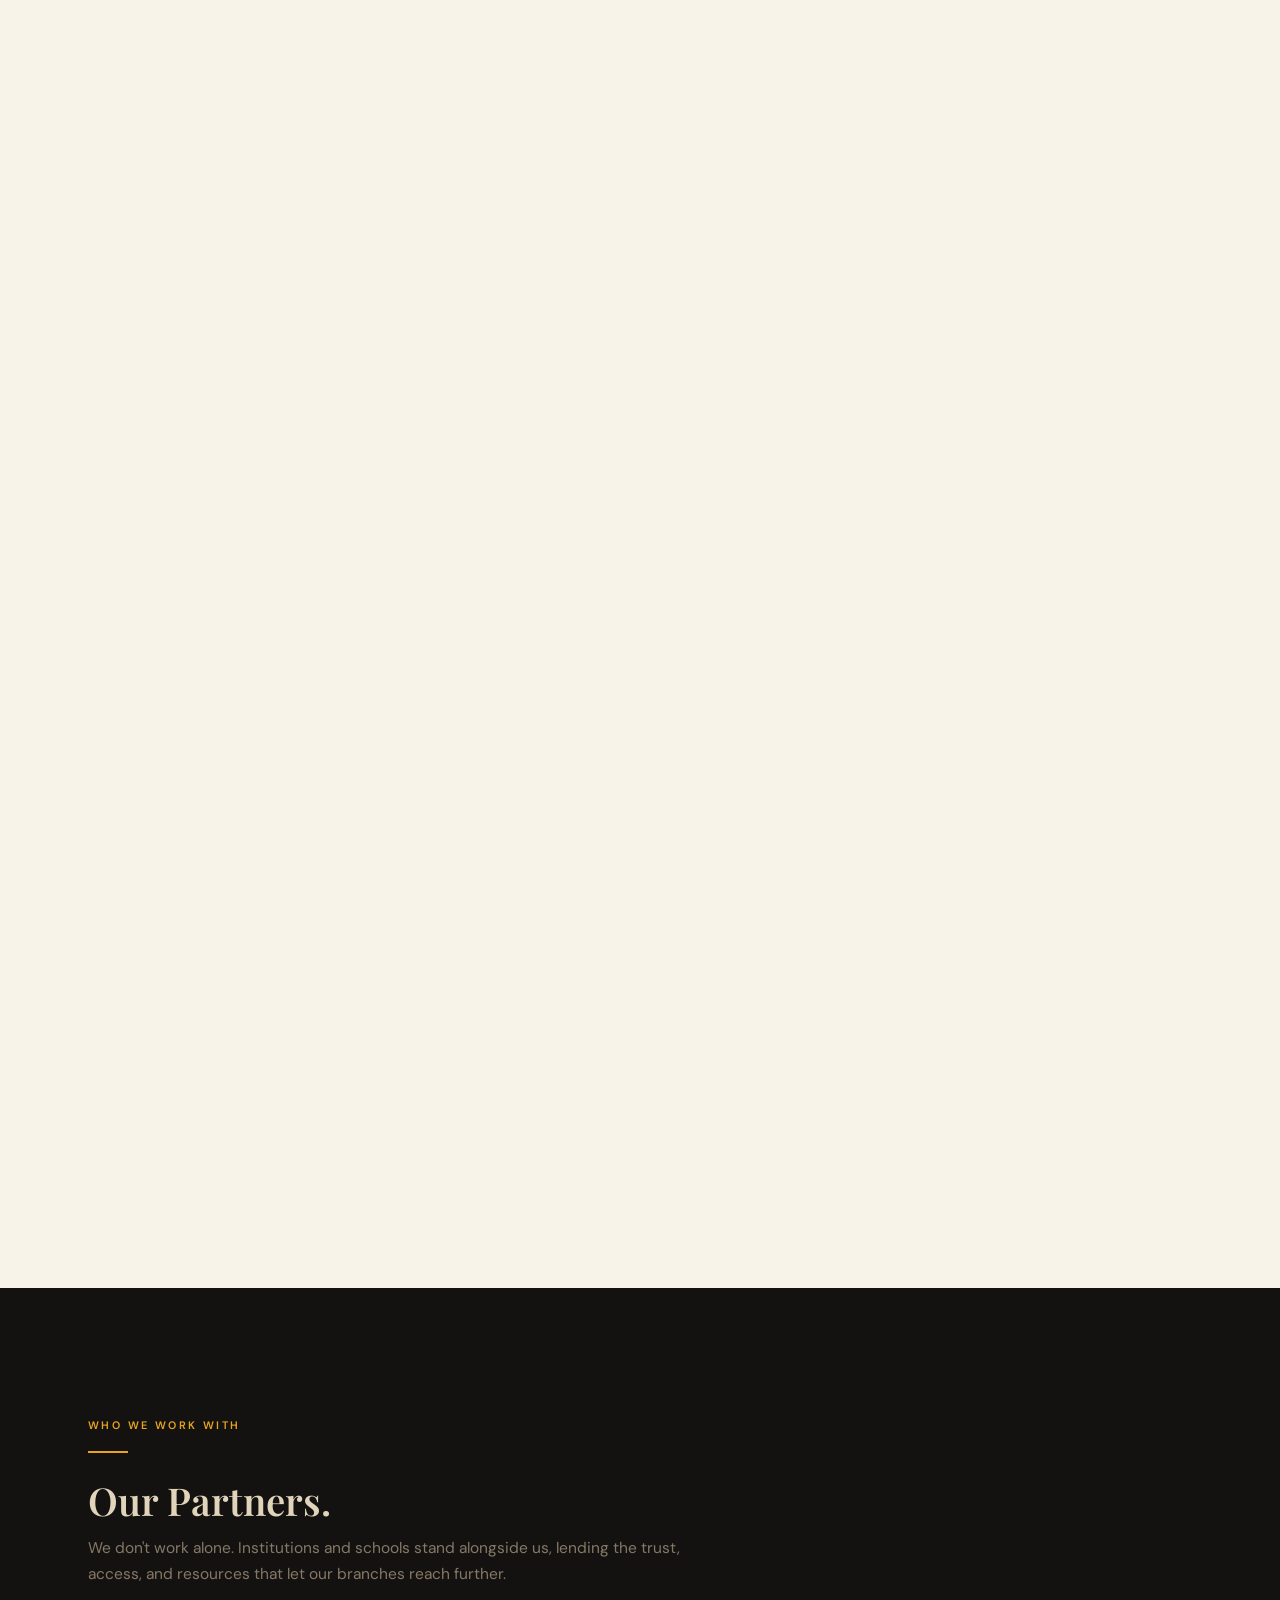
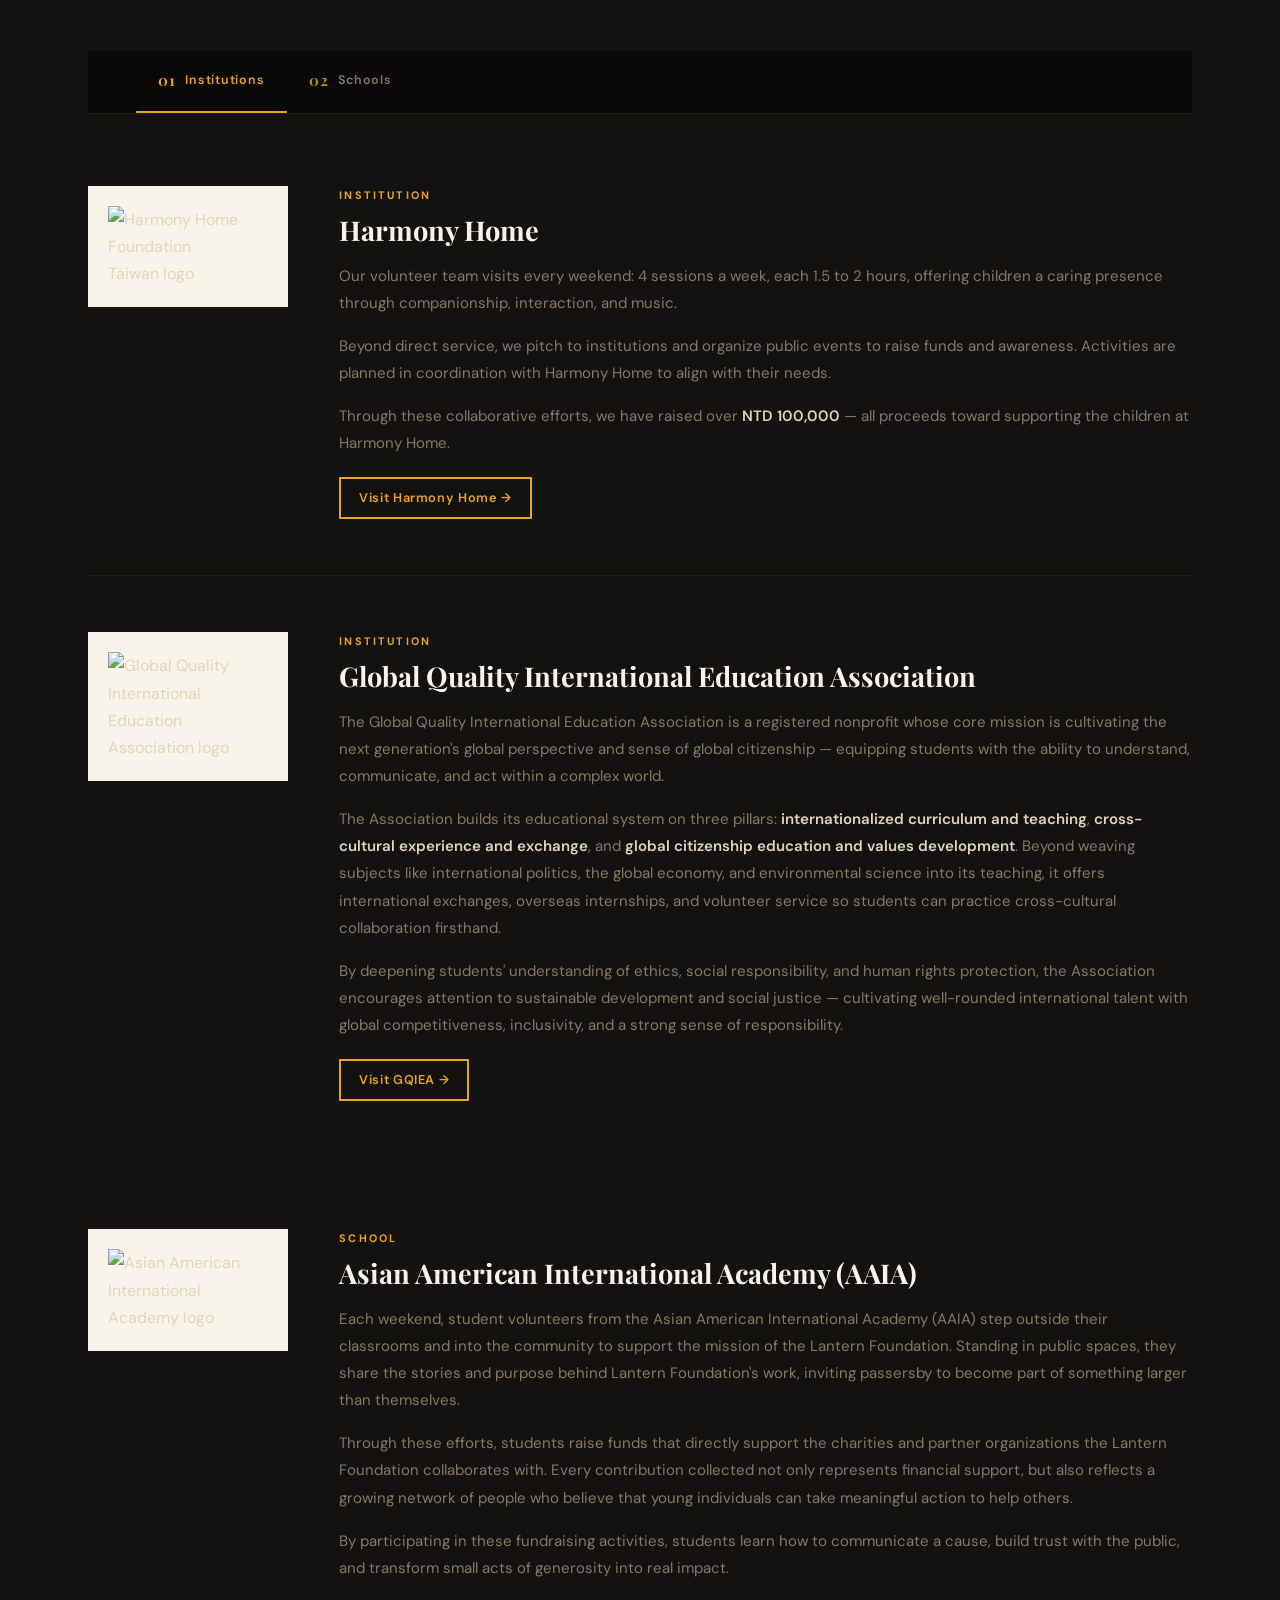
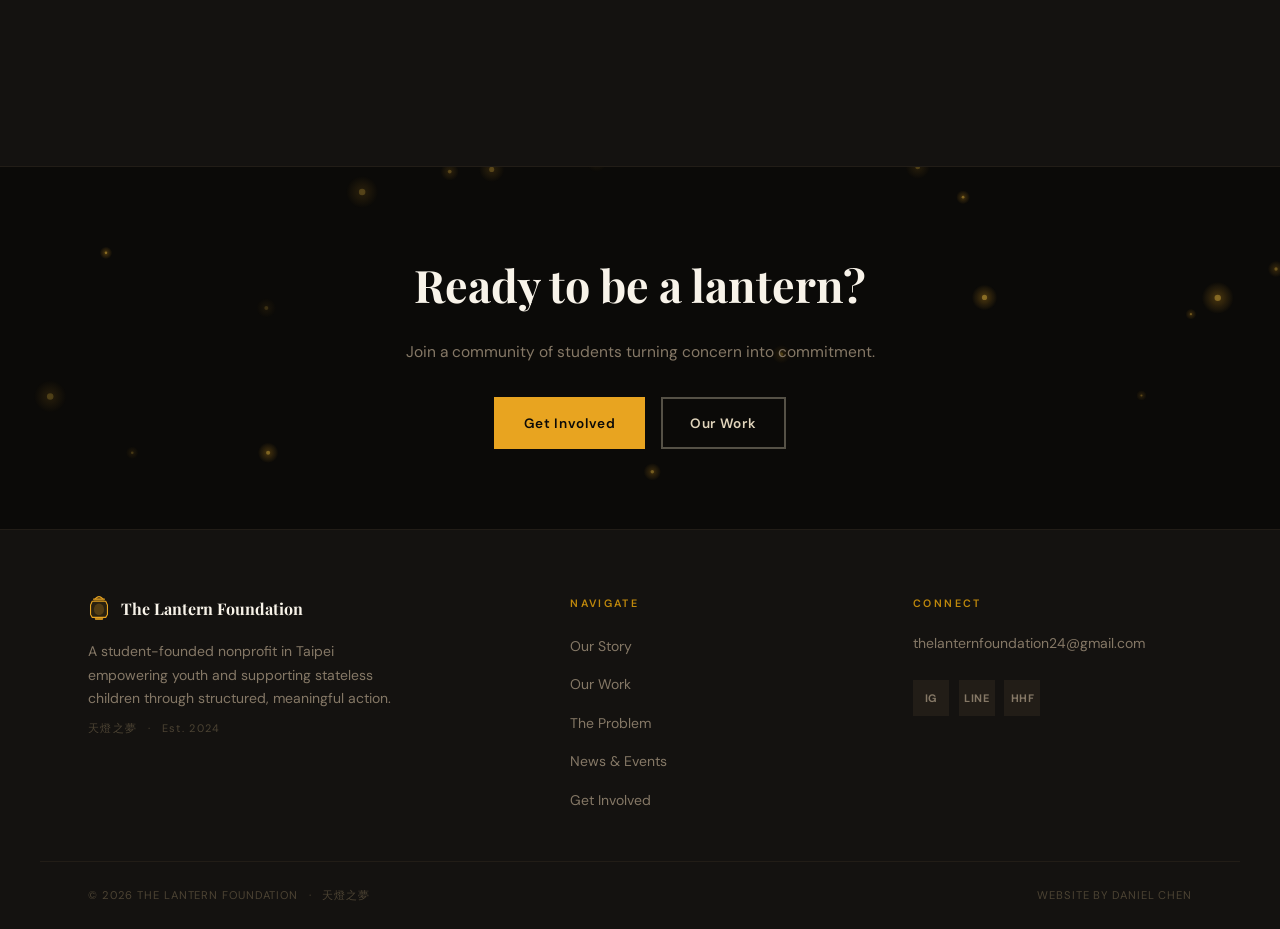
==== commit 8e3c51f0: "Populate site with real photos/logos, add Partners section and financial report - Fill all image-slo" ====
--- a/about.html
+++ b/about.html
@@ -24,6 +24,9 @@
     .story-p em { font-style:italic; color:var(--text-light); }
     .story-img { aspect-ratio:4/3; position:relative; overflow:hidden; }
     .story-img image-slot { position:absolute; inset:0; width:100%; height:100%; }
+    .story-img-caption { font-size:.8rem; color:var(--text-dim); margin-top:.85rem; }
+    .story-img-caption a { color:var(--gold-bright); text-decoration:none; }
+    .story-img-caption a:hover { text-decoration:underline; }
     .story-pullquote {
       font-family:var(--font-serif); font-size:clamp(1.05rem,1.8vw,1.35rem);
       font-style:italic; line-height:1.65; color:var(--text-light);
@@ -42,6 +45,30 @@
     .team-role { font-size:.72rem; letter-spacing:.14em; text-transform:uppercase; color:var(--gold); }
     .team-bio { font-size:.85rem; color:#444; line-height:1.6; margin-top:.6rem; }
 
+    /* PARTNERS */
+    #partners { background:var(--dark-2); }
+    .partner-card {
+      display:grid; grid-template-columns:200px 1fr; gap:clamp(2rem,4vw,3.5rem);
+      align-items:start; padding-block:clamp(2.25rem,4.5vw,3.5rem);
+      border-bottom:1px solid var(--dark-3);
+    }
+    .partner-card:last-child { border-bottom:none; }
+    .partner-logo {
+      width:100%; min-height:120px; background:var(--cream);
+      display:flex; align-items:center; justify-content:center; padding:1.25rem;
+    }
+    .partner-logo img { width:100%; height:100%; max-height:160px; object-fit:contain; }
+    .partner-type { font-size:.68rem; font-weight:700; letter-spacing:.2em; text-transform:uppercase; color:var(--gold-bright); margin-bottom:.6rem; display:block; }
+    .partner-name { font-family:var(--font-serif); font-size:clamp(1.3rem,2.2vw,1.7rem); font-weight:700; color:var(--cream); line-height:1.2; margin-bottom:1rem; }
+    .partner-body p { font-size:.94rem; color:var(--text-muted); line-height:1.8; margin-bottom:1rem; }
+    .partner-body p:last-child { margin-bottom:0; }
+    .partner-body p strong { color:var(--text-light); font-weight:600; }
+    .partner-link { margin-top:1.25rem; }
+    .partners-empty {
+      padding:clamp(2.5rem,5vw,4rem); text-align:center;
+      border:1px dashed var(--dark-3); color:var(--text-muted); font-size:.95rem; line-height:1.7;
+    }
+
     /* CTA STRIP */
     .about-cta { background:var(--dark); border-top:1px solid var(--dark-3); padding-block:5rem; text-align:center; }
     .about-cta h2 { font-family:var(--font-serif); font-size:clamp(1.8rem,3.5vw,3rem); font-weight:700; color:var(--cream); margin-bottom:1rem; }
@@ -49,6 +76,10 @@
 
     @media(max-width:900px){
       .team-grid{grid-template-columns:1fr 1fr;}
+    }
+    @media(max-width:600px){
+      .partner-card{grid-template-columns:1fr;}
+      .partner-logo{max-width:140px;}
     }
     @media(max-width:768px){
       .story-block,.story-block.flip{grid-template-columns:1fr;}
@@ -88,7 +119,7 @@
 <div class="nav-mob" role="dialog" aria-modal="true">
   <ul class="nav-mob-list">
     <li><a href="index.html">Home</a></li>
-    <li><span>About Us</span><ul class="nav-mob-sub"><li><a href="about.html">Our Story</a></li><li><a href="about.html#team">Our Team</a></li></ul></li>
+    <li><span>About Us</span><ul class="nav-mob-sub"><li><a href="about.html">Our Story</a></li><li><a href="about.html#team">Our Team</a></li><li><a href="about.html#partners">Our Partners</a></li></ul></li>
     <li><a href="our-work.html">Our Work</a></li><li><a href="the-problem.html">The Problem</a></li>
     <li><span>News &amp; Events</span><ul class="nav-mob-sub"><li><a href="news-events.html">All Events</a></li></ul></li>
     <li><a href="get-involved.html">Get Involved</a></li>
@@ -106,6 +137,8 @@
   </div>
 </header>
 
+<!-- STORY CHAPTERS (wrapped so the sticky chapter-nav un-sticks once the phases end) -->
+<div class="story-chapters">
 <!-- CHAPTER NAV -->
 <nav class="chapter-nav" data-scrollspy data-offset="150" aria-label="Story chapters">
   <div class="chapter-nav-inner">
@@ -127,8 +160,11 @@
         <p class="story-p">Reading further, what we discovered was difficult to ignore. Across Taiwan, children born to undocumented migrant workers were growing up without legal identity, healthcare access, or stable education. Their lives were shaped not by a single crisis, but by prolonged uncertainty. That realization unsettled us.</p>
         <p class="story-p">We didn't know what to do. But we knew we couldn't simply move on.</p>
       </div>
-      <div class="story-img story-media first reveal d2">
-        <image-slot id="about-img-1" shape="rect" placeholder="Early discovery / group chat moment photo"></image-slot>
+      <div class="story-media first reveal d2">
+        <div class="story-img">
+          <image-slot id="about-img-1" shape="rect" src="assets/images/general/general/Harmony%20Home%20Association%20in%20Taipei.jpg" placeholder="Early discovery / group chat moment photo"></image-slot>
+        </div>
+        <p class="story-img-caption">📺 <a href="https://www.youtube.com/watch?v=nOEjDhlzmZ8&amp;t=229s" target="_blank" rel="noopener">Watch: PTS In-News Issue No. 524 — "The Home of the Dandelion Kids"</a></p>
       </div>
     </div>
   </div>
@@ -146,7 +182,7 @@
         <p class="story-p">In those early days, we discovered something powerful — music brought light back into the room. It dissolved barriers that words couldn't. Music became our first bridge.</p>
       </div>
       <div class="story-img story-media reveal d2">
-        <image-slot id="about-img-2" shape="rect" placeholder="Children's home visit, music session photo"></image-slot>
+        <image-slot id="about-img-2" shape="rect" src="assets/images/general/general/Music.jpg" placeholder="Children's home visit, music session photo"></image-slot>
       </div>
     </div>
   </div>
@@ -163,7 +199,7 @@
         <p class="story-p">We also understood something deeper. These children lacked stable medical care. Without nationality, they were excluded from Taiwan's national health insurance system: an illness could become financially devastating for a family already living without legal protection.</p>
       </div>
       <div class="story-img story-media reveal d2">
-        <image-slot id="about-img-3" shape="rect" placeholder="First fundraising concert photo"></image-slot>
+        <image-slot id="about-img-3" shape="rect" src="assets/images/general/BrightNotes/BrightNotes%20(3).jpg" placeholder="First fundraising concert photo"></image-slot>
       </div>
     </div>
   </div>
@@ -182,15 +218,17 @@
         <div style="margin-top:2rem"><a href="our-work.html" class="btn btn-outline-gold">See Our Three Branches</a></div>
       </div>
       <div class="story-img story-media reveal d2">
-        <image-slot id="about-img-4" shape="rect" placeholder="Volunteer team or foundation building photo"></image-slot>
-      </div>
-    </div>
-  </div>
-</section>
+        <image-slot id="about-img-4" shape="rect" src="assets/images/general/HeartLink/260118%20(7).jpg" placeholder="Volunteer team or foundation building photo"></image-slot>
+      </div>
+    </div>
+  </div>
+</section>
+</div>
+<!-- /STORY CHAPTERS -->
 
 <!-- IMPACT BAND -->
 <section class="impact-band" style="padding:0">
-  <image-slot id="about-impact" shape="rect" placeholder="Wide photo — the team together, or a community moment"></image-slot>
+  <image-slot id="about-impact" shape="rect" src="assets/images/general/BrightNotes/BrightNotes%20(2).jpg" placeholder="Wide photo — the team together, or a community moment"></image-slot>
   <div class="impact-overlay"></div>
   <div class="impact-content reveal">
     <p class="t-label">From Three to Many</p>
@@ -308,6 +346,66 @@
         </div>
       </div>
 
+    </div>
+  </div>
+</section>
+
+<!-- PARTNERS -->
+<section id="partners" style="padding-block:var(--section-v)">
+  <div class="wrap">
+    <div class="reveal" style="margin-bottom:clamp(2.5rem,5vw,4rem)">
+      <p class="t-label">Who We Work With</p>
+      <span class="gold-bar" style="margin-top:1rem"></span>
+      <h2 class="t-h2" style="margin-bottom:.75rem">Our Partners.</h2>
+      <p style="color:var(--text-muted); font-size:.97rem; max-width:55ch; margin-bottom:0">We don't work alone. Institutions and schools stand alongside us, lending the trust, access, and resources that let our branches reach further.</p>
+    </div>
+
+    <!-- PARTNER CATEGORY NAV -->
+    <nav class="chapter-nav" data-scrollspy data-offset="150" aria-label="Partner categories" style="margin-bottom:0">
+      <div class="chapter-nav-inner">
+        <a href="#partner-institutions"><b>01</b> Institutions</a>
+        <a href="#partner-schools"><b>02</b> Schools</a>
+      </div>
+    </nav>
+
+    <!-- 01 INSTITUTIONS -->
+    <div id="partner-institutions" style="scroll-margin-top:calc(var(--nav-h) + 60px); padding-top:1rem">
+      <div class="partner-card reveal">
+        <div class="partner-logo"><img src="assets/images/general/Logos/Harmony_Home_logo.png" alt="Harmony Home Foundation Taiwan logo"></div>
+        <div class="partner-body">
+          <span class="partner-type">Institution</span>
+          <h3 class="partner-name">Harmony Home</h3>
+          <p>Our volunteer team visits every weekend: 4 sessions a week, each 1.5 to 2 hours, offering children a caring presence through companionship, interaction, and music.</p>
+          <p>Beyond direct service, we pitch to institutions and organize public events to raise funds and awareness. Activities are planned in coordination with Harmony Home to align with their needs.</p>
+          <p>Through these collaborative efforts, we have raised over <strong>NTD 100,000</strong> — all proceeds toward supporting the children at Harmony Home.</p>
+          <div class="partner-link"><a href="https://www.twhhf.org/" target="_blank" rel="noopener" class="btn btn-outline-gold btn-sm">Visit Harmony Home →</a></div>
+        </div>
+      </div>
+      <div class="partner-card reveal d1">
+        <div class="partner-logo"><img src="assets/images/general/Logos/GQIEA_logo.png" alt="Global Quality International Education Association logo"></div>
+        <div class="partner-body">
+          <span class="partner-type">Institution</span>
+          <h3 class="partner-name">Global Quality International Education Association</h3>
+          <p>The Global Quality International Education Association is a registered nonprofit whose core mission is cultivating the next generation's global perspective and sense of global citizenship — equipping students with the ability to understand, communicate, and act within a complex world.</p>
+          <p>The Association builds its educational system on three pillars: <strong>internationalized curriculum and teaching</strong>, <strong>cross-cultural experience and exchange</strong>, and <strong>global citizenship education and values development</strong>. Beyond weaving subjects like international politics, the global economy, and environmental science into its teaching, it offers international exchanges, overseas internships, and volunteer service so students can practice cross-cultural collaboration firsthand.</p>
+          <p>By deepening students' understanding of ethics, social responsibility, and human rights protection, the Association encourages attention to sustainable development and social justice — cultivating well-rounded international talent with global competitiveness, inclusivity, and a strong sense of responsibility.</p>
+          <div class="partner-link"><a href="https://www.springpond.org/" target="_blank" rel="noopener" class="btn btn-outline-gold btn-sm">Visit GQIEA →</a></div>
+        </div>
+      </div>
+    </div>
+
+    <!-- 02 SCHOOLS -->
+    <div id="partner-schools" style="scroll-margin-top:calc(var(--nav-h) + 60px); padding-top:1rem">
+      <div class="partner-card reveal">
+        <div class="partner-logo"><img src="assets/images/general/Logos/AAIA_logo.jpg" alt="Asian American International Academy logo"></div>
+        <div class="partner-body">
+          <span class="partner-type">School</span>
+          <h3 class="partner-name">Asian American International Academy (AAIA)</h3>
+          <p>Each weekend, student volunteers from the Asian American International Academy (AAIA) step outside their classrooms and into the community to support the mission of the Lantern Foundation. Standing in public spaces, they share the stories and purpose behind Lantern Foundation's work, inviting passersby to become part of something larger than themselves.</p>
+          <p>Through these efforts, students raise funds that directly support the charities and partner organizations the Lantern Foundation collaborates with. Every contribution collected not only represents financial support, but also reflects a growing network of people who believe that young individuals can take meaningful action to help others.</p>
+          <p>By participating in these fundraising activities, students learn how to communicate a cause, build trust with the public, and transform small acts of generosity into real impact.</p>
+        </div>
+      </div>
     </div>
   </div>
 </section>
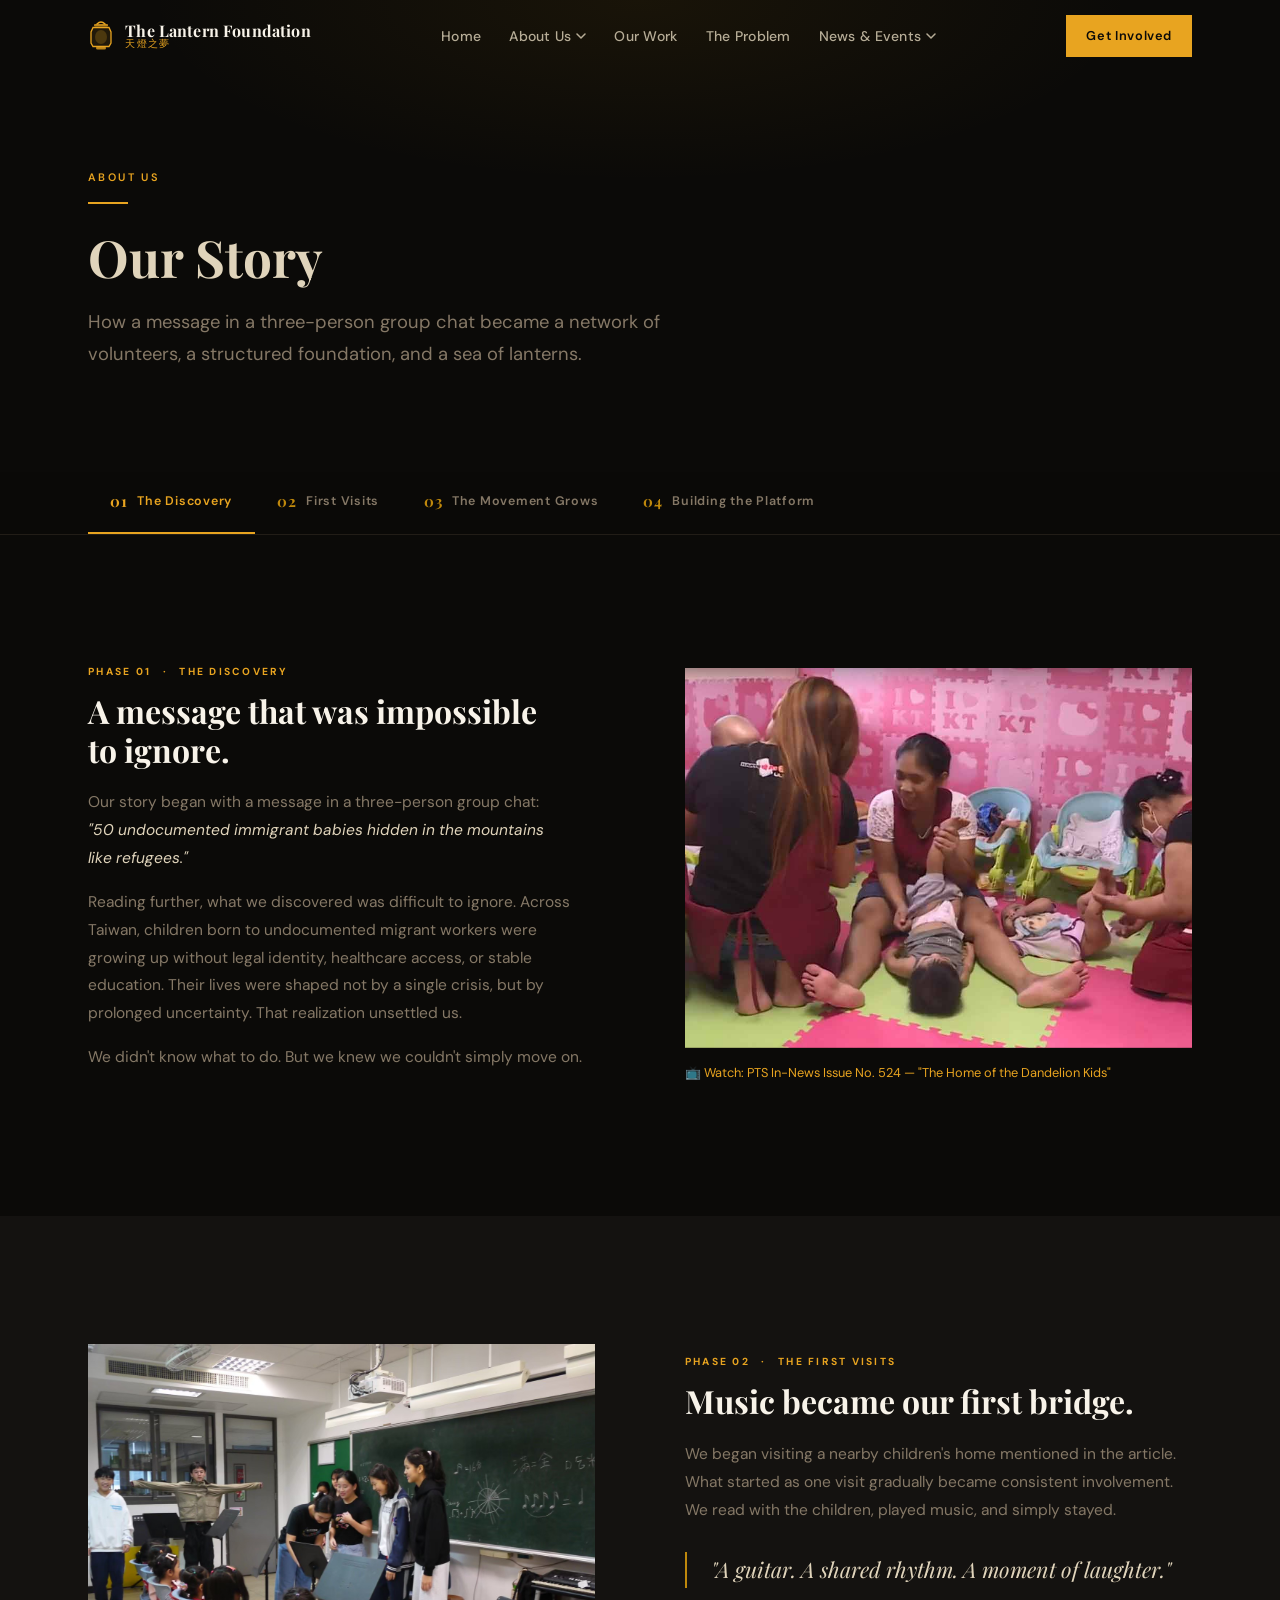
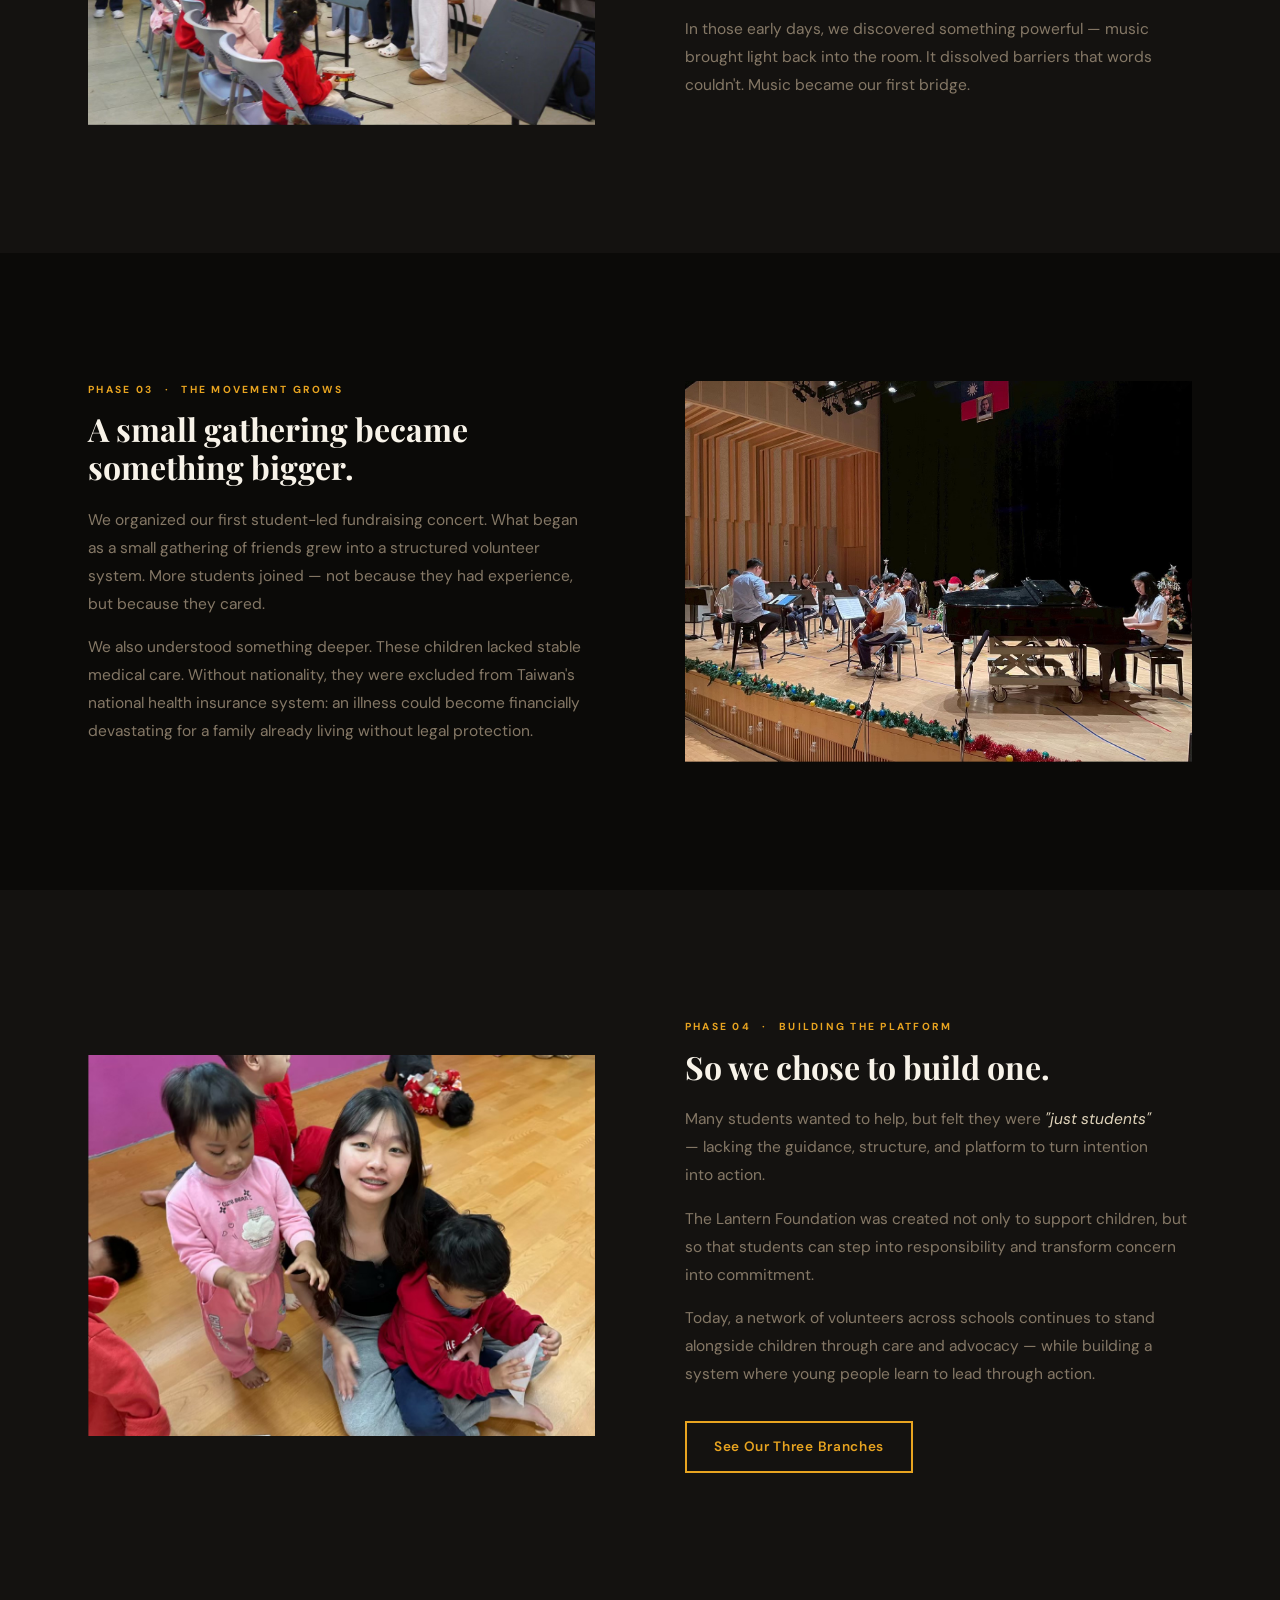
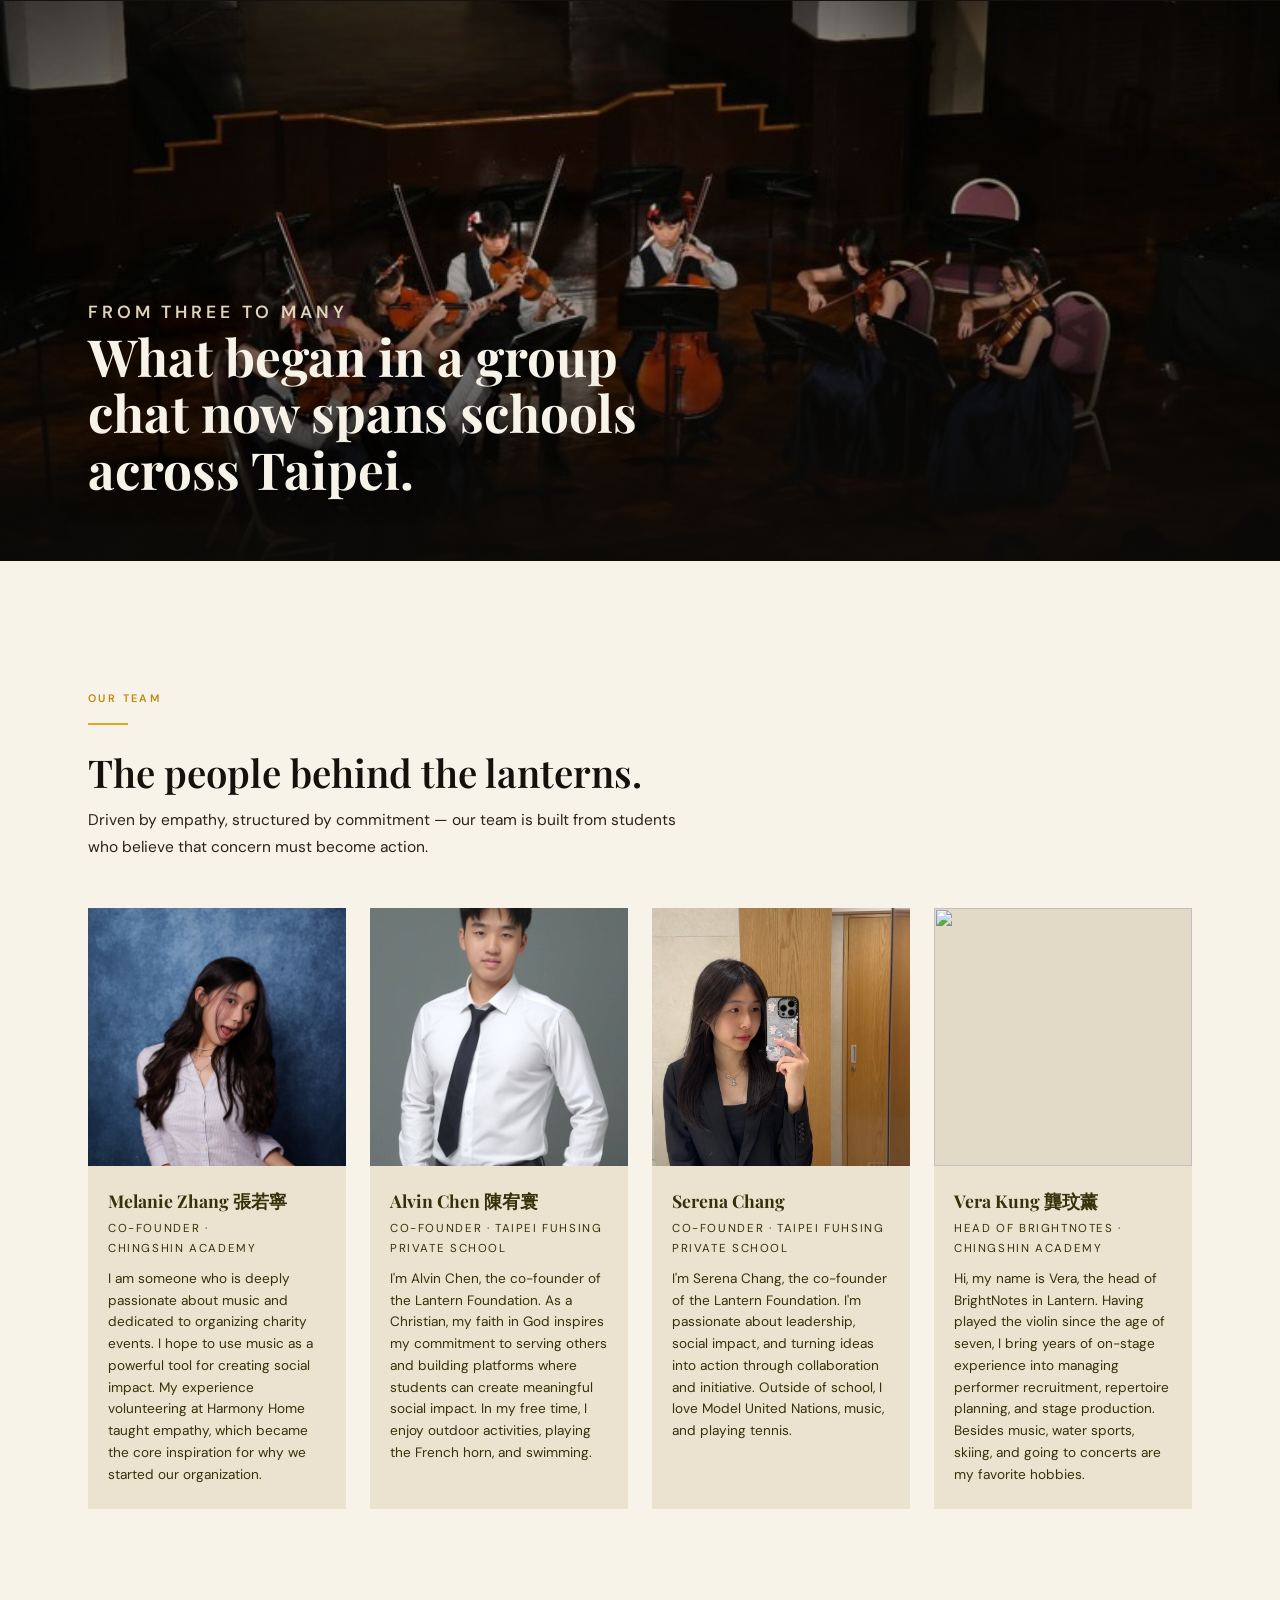
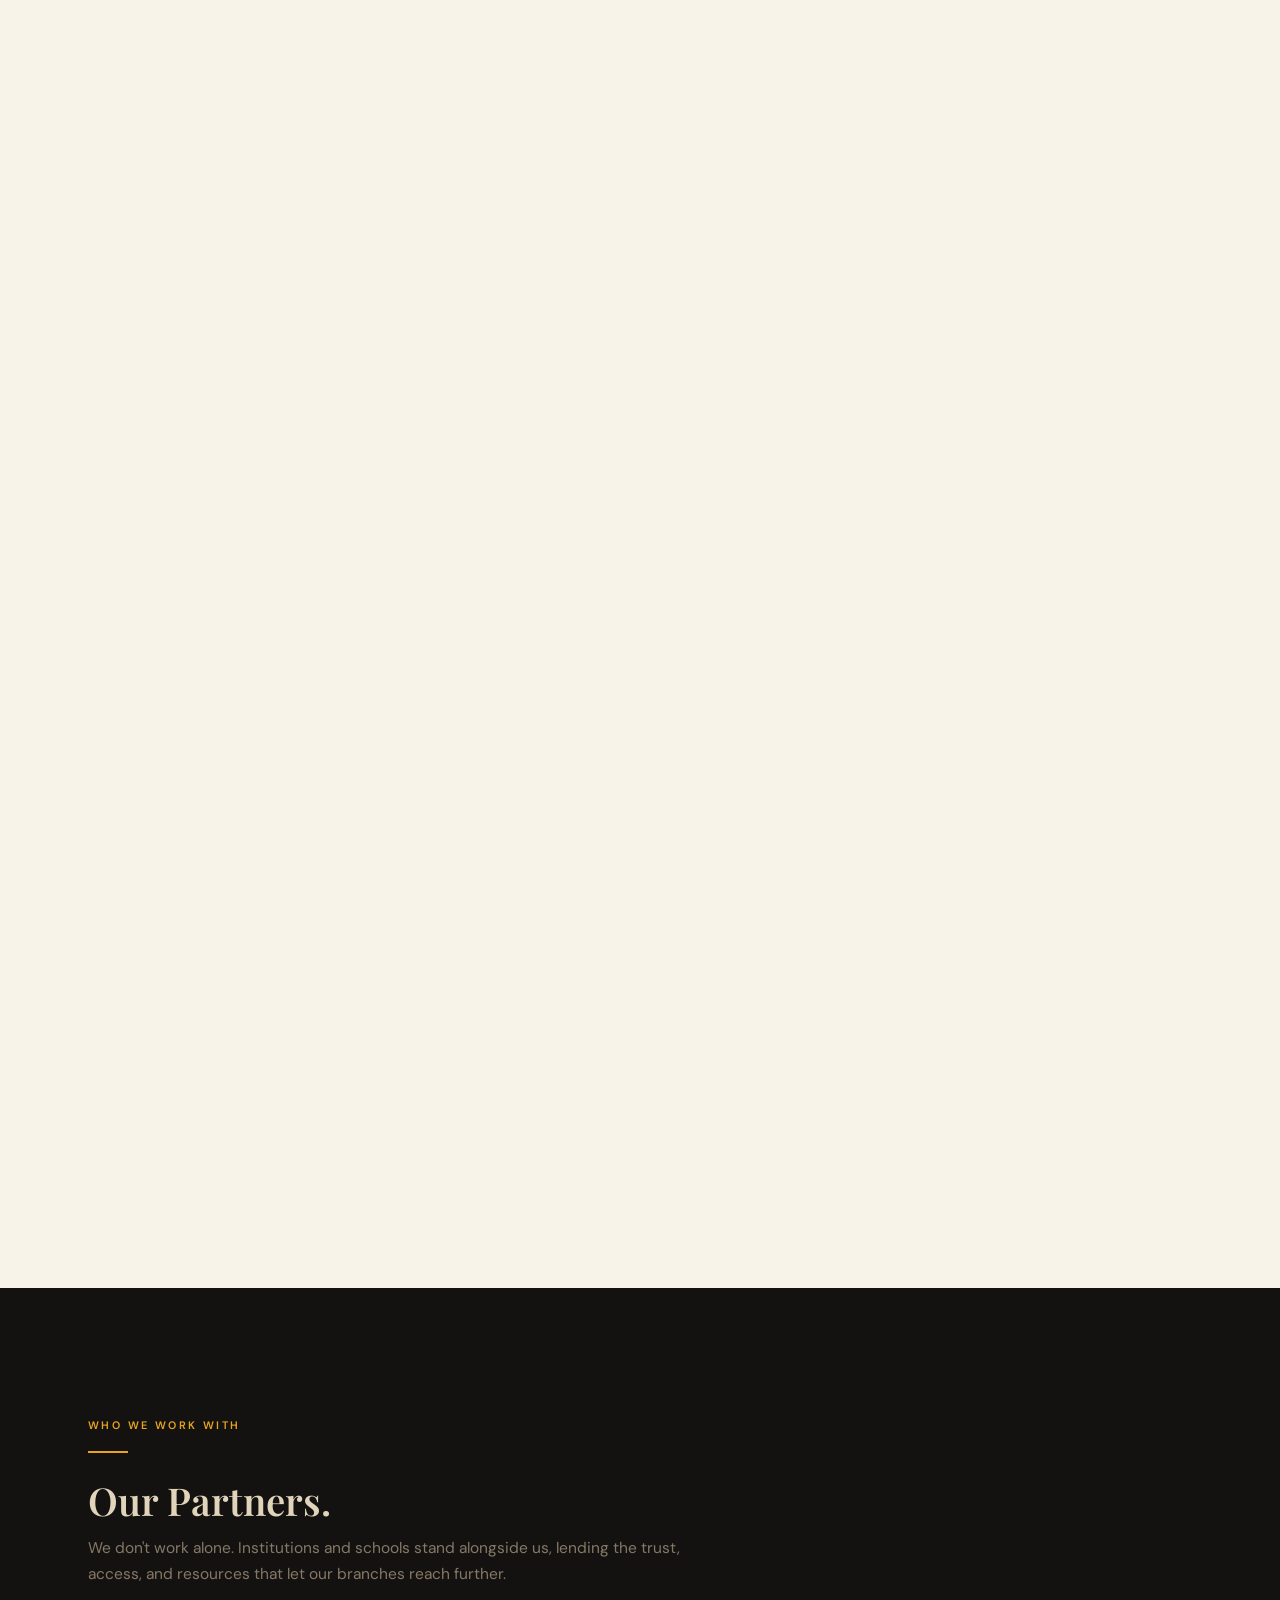
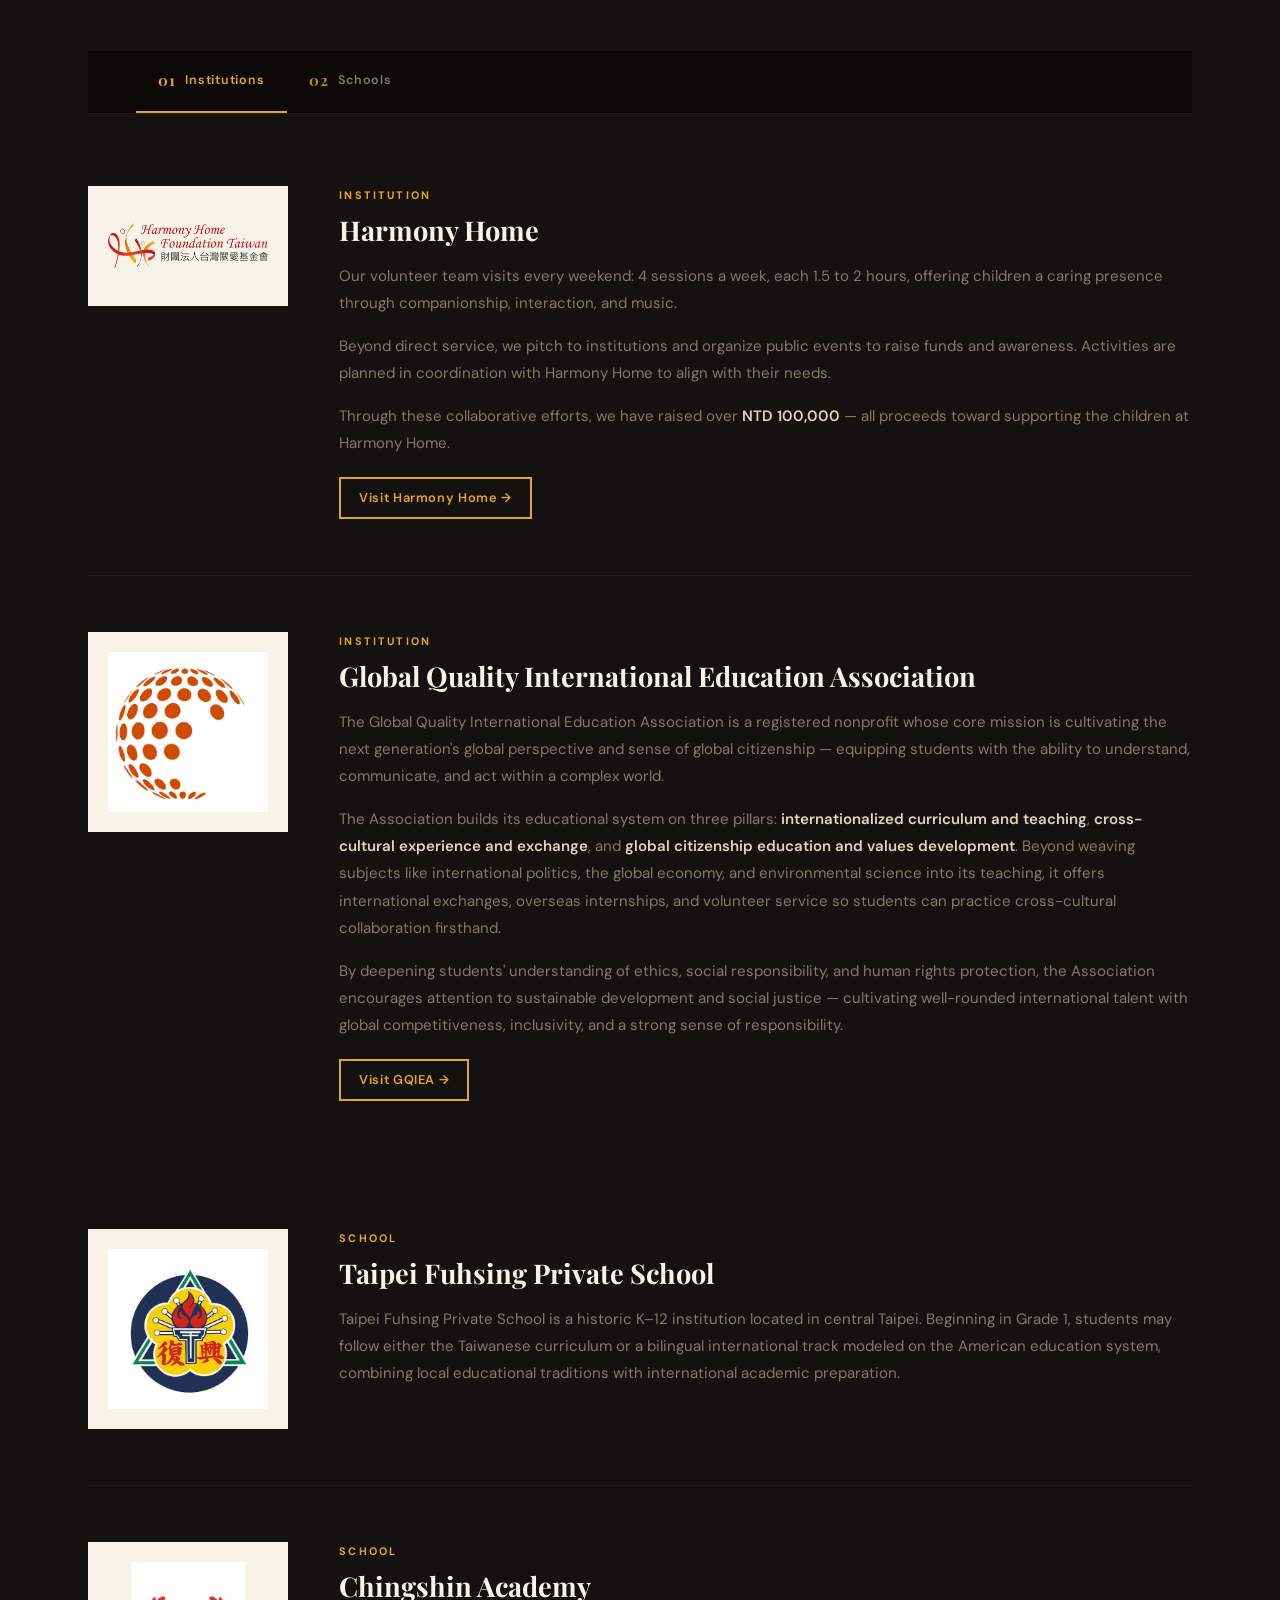
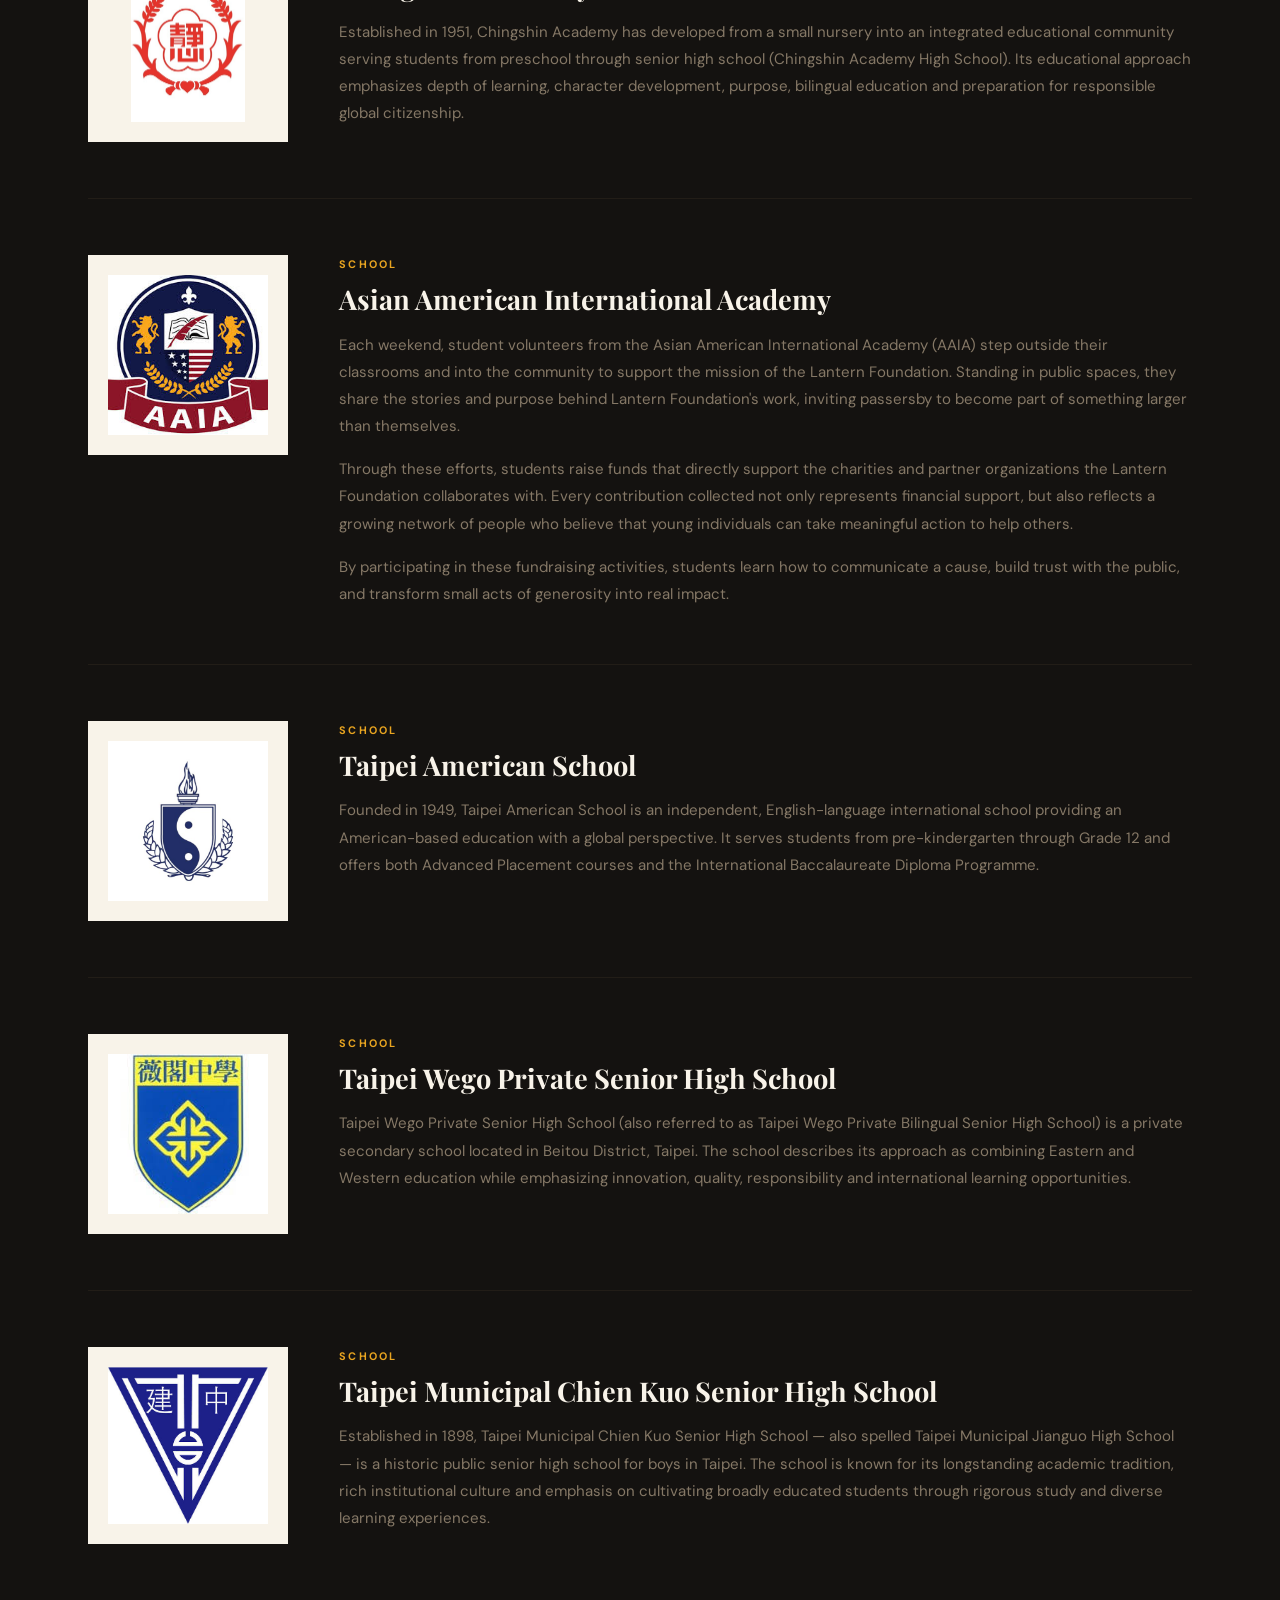
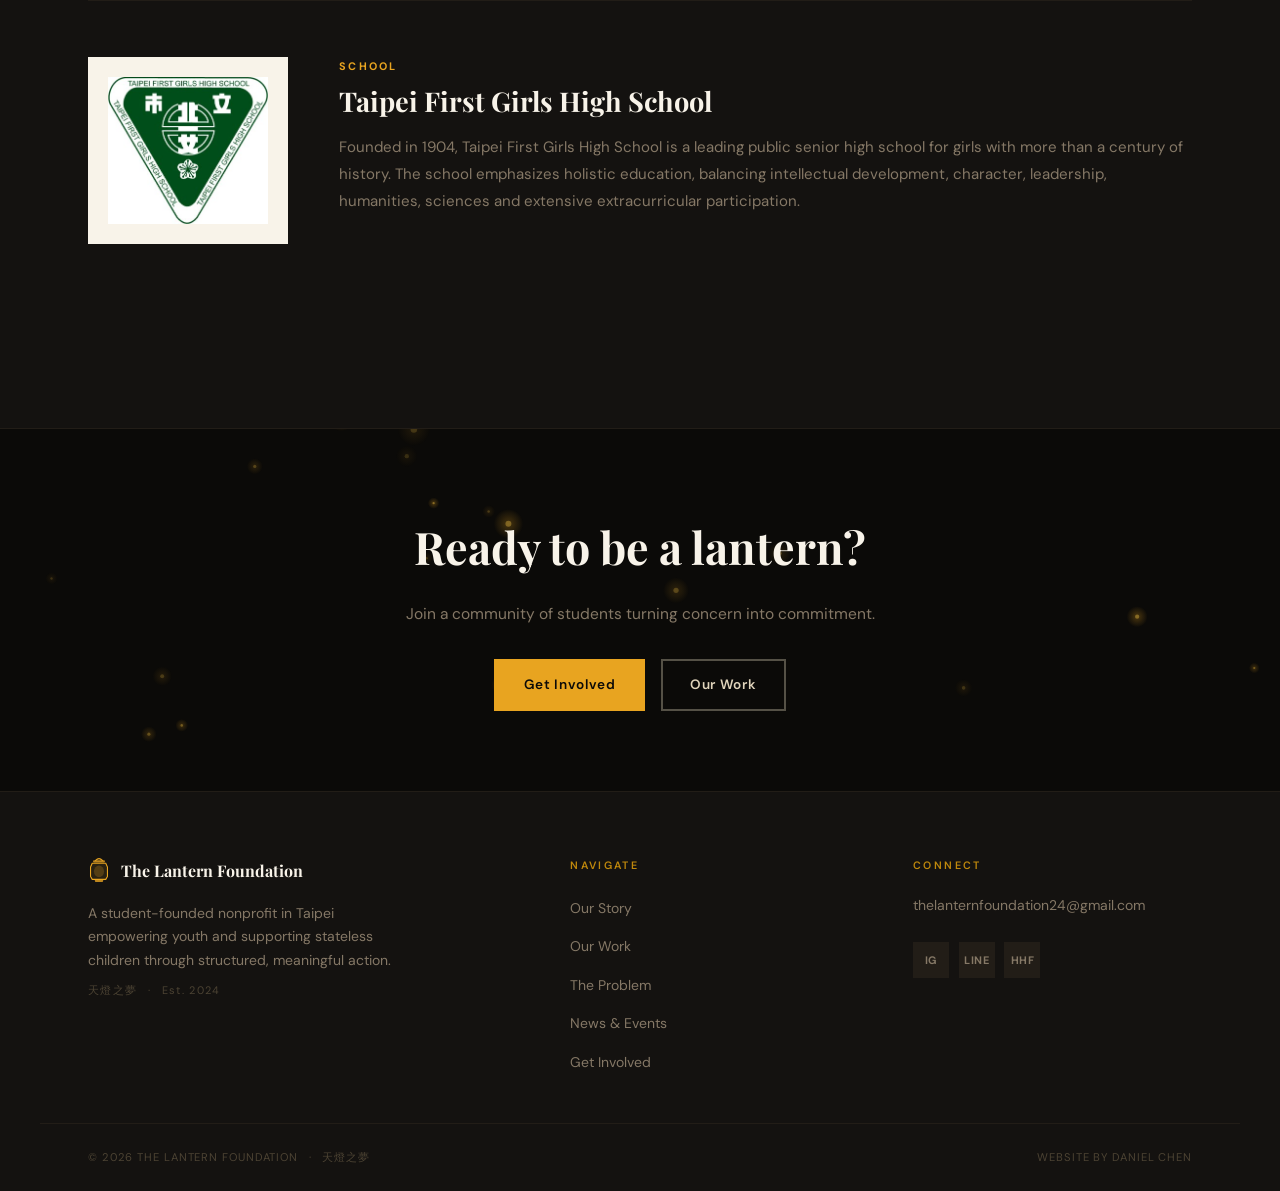
==== commit be0d6a56: "Add 7 school partner profiles, update homepage stats, gitignore local logs - About: fill "02 Schools" ====
--- a/about.html
+++ b/about.html
@@ -101,7 +101,7 @@
       <li><a href="index.html">Home</a></li>
       <li class="nav-dd">
         <button class="nav-dd-btn">About Us <svg viewBox="0 0 10 10" fill="none"><path d="M1 3l4 4 4-4" stroke="currentColor" stroke-width="1.5" stroke-linecap="round"/></svg></button>
-        <div class="nav-dd-panel"><a href="about.html" class="current">Our Story</a><a href="about.html#team">Our Team</a></div>
+        <div class="nav-dd-panel"><a href="about.html" class="current">Our Story</a><a href="about.html#team">Our Team</a><a href="about.html#partners">Our Partners</a></div>
       </li>
       <li><a href="our-work.html">Our Work</a></li>
       <li><a href="the-problem.html">The Problem</a></li>
@@ -397,13 +397,61 @@
     <!-- 02 SCHOOLS -->
     <div id="partner-schools" style="scroll-margin-top:calc(var(--nav-h) + 60px); padding-top:1rem">
       <div class="partner-card reveal">
+        <div class="partner-logo"><img src="assets/images/general/Logos/FHJH_logo.jpg" alt="Taipei Fuhsing Private School logo"></div>
+        <div class="partner-body">
+          <span class="partner-type">School</span>
+          <h3 class="partner-name">Taipei Fuhsing Private School</h3>
+          <p>Taipei Fuhsing Private School is a historic K–12 institution located in central Taipei. Beginning in Grade 1, students may follow either the Taiwanese curriculum or a bilingual international track modeled on the American education system, combining local educational traditions with international academic preparation.</p>
+        </div>
+      </div>
+      <div class="partner-card reveal">
+        <div class="partner-logo"><img src="assets/images/general/Logos/CS_logo.jpg" alt="Chingshin Academy logo"></div>
+        <div class="partner-body">
+          <span class="partner-type">School</span>
+          <h3 class="partner-name">Chingshin Academy</h3>
+          <p>Established in 1951, Chingshin Academy has developed from a small nursery into an integrated educational community serving students from preschool through senior high school (Chingshin Academy High School). Its educational approach emphasizes depth of learning, character development, purpose, bilingual education and preparation for responsible global citizenship.</p>
+        </div>
+      </div>
+      <div class="partner-card reveal">
         <div class="partner-logo"><img src="assets/images/general/Logos/AAIA_logo.jpg" alt="Asian American International Academy logo"></div>
         <div class="partner-body">
           <span class="partner-type">School</span>
-          <h3 class="partner-name">Asian American International Academy (AAIA)</h3>
+          <h3 class="partner-name">Asian American International Academy</h3>
           <p>Each weekend, student volunteers from the Asian American International Academy (AAIA) step outside their classrooms and into the community to support the mission of the Lantern Foundation. Standing in public spaces, they share the stories and purpose behind Lantern Foundation's work, inviting passersby to become part of something larger than themselves.</p>
           <p>Through these efforts, students raise funds that directly support the charities and partner organizations the Lantern Foundation collaborates with. Every contribution collected not only represents financial support, but also reflects a growing network of people who believe that young individuals can take meaningful action to help others.</p>
           <p>By participating in these fundraising activities, students learn how to communicate a cause, build trust with the public, and transform small acts of generosity into real impact.</p>
+        </div>
+      </div>
+      <div class="partner-card reveal">
+        <div class="partner-logo"><img src="assets/images/general/Logos/TAS_logo.jpg" alt="Taipei American School logo"></div>
+        <div class="partner-body">
+          <span class="partner-type">School</span>
+          <h3 class="partner-name">Taipei American School</h3>
+          <p>Founded in 1949, Taipei American School is an independent, English-language international school providing an American-based education with a global perspective. It serves students from pre-kindergarten through Grade 12 and offers both Advanced Placement courses and the International Baccalaureate Diploma Programme.</p>
+        </div>
+      </div>
+      <div class="partner-card reveal">
+        <div class="partner-logo"><img src="assets/images/general/Logos/Wego_logo.jpg" alt="Taipei Wego Private Senior High School logo"></div>
+        <div class="partner-body">
+          <span class="partner-type">School</span>
+          <h3 class="partner-name">Taipei Wego Private Senior High School</h3>
+          <p>Taipei Wego Private Senior High School (also referred to as Taipei Wego Private Bilingual Senior High School) is a private secondary school located in Beitou District, Taipei. The school describes its approach as combining Eastern and Western education while emphasizing innovation, quality, responsibility and international learning opportunities.</p>
+        </div>
+      </div>
+      <div class="partner-card reveal">
+        <div class="partner-logo"><img src="assets/images/general/Logos/CK_logo.jpg" alt="Taipei Municipal Chien Kuo Senior High School logo"></div>
+        <div class="partner-body">
+          <span class="partner-type">School</span>
+          <h3 class="partner-name">Taipei Municipal Chien Kuo Senior High School</h3>
+          <p>Established in 1898, Taipei Municipal Chien Kuo Senior High School — also spelled Taipei Municipal Jianguo High School — is a historic public senior high school for boys in Taipei. The school is known for its longstanding academic tradition, rich institutional culture and emphasis on cultivating broadly educated students through rigorous study and diverse learning experiences.</p>
+        </div>
+      </div>
+      <div class="partner-card reveal">
+        <div class="partner-logo"><img src="assets/images/general/Logos/TFG_logo.jpg" alt="Taipei First Girls High School logo"></div>
+        <div class="partner-body">
+          <span class="partner-type">School</span>
+          <h3 class="partner-name">Taipei First Girls High School</h3>
+          <p>Founded in 1904, Taipei First Girls High School is a leading public senior high school for girls with more than a century of history. The school emphasizes holistic education, balancing intellectual development, character, leadership, humanities, sciences and extensive extracurricular participation.</p>
         </div>
       </div>
     </div>
